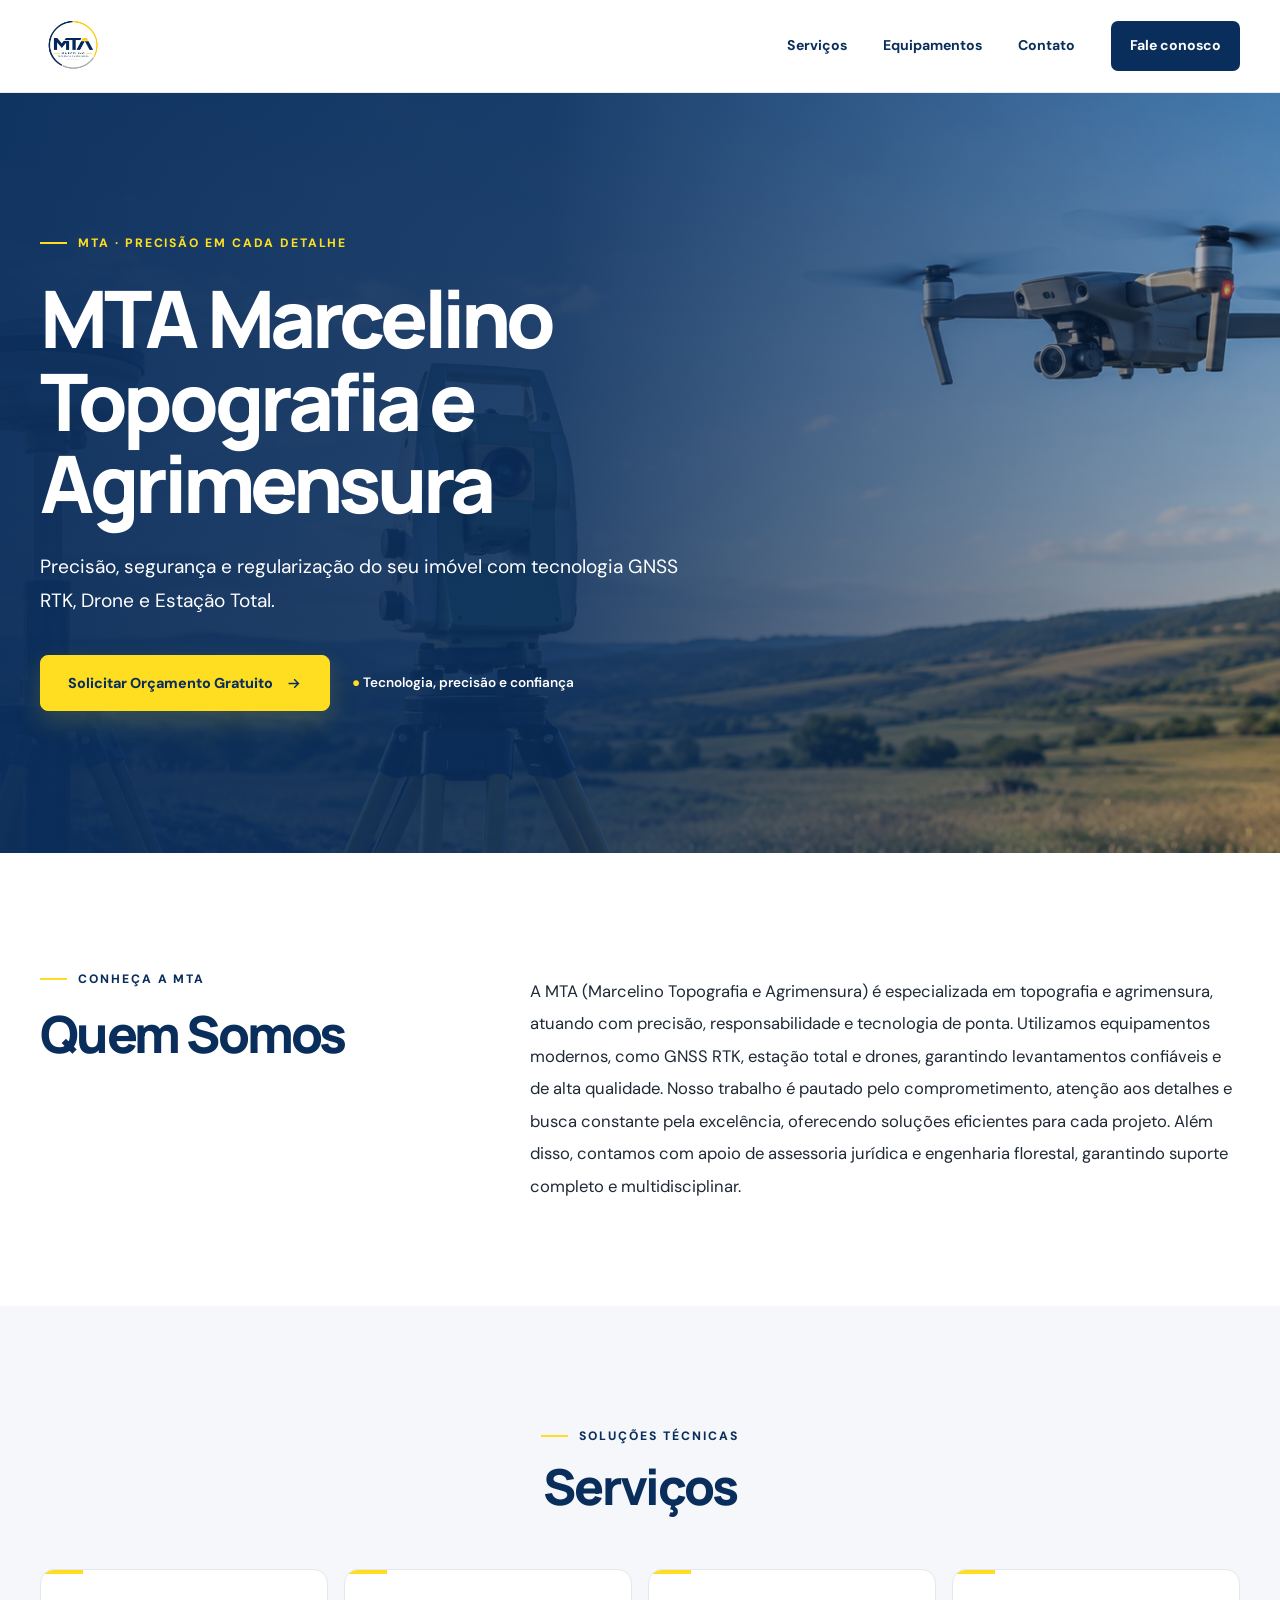
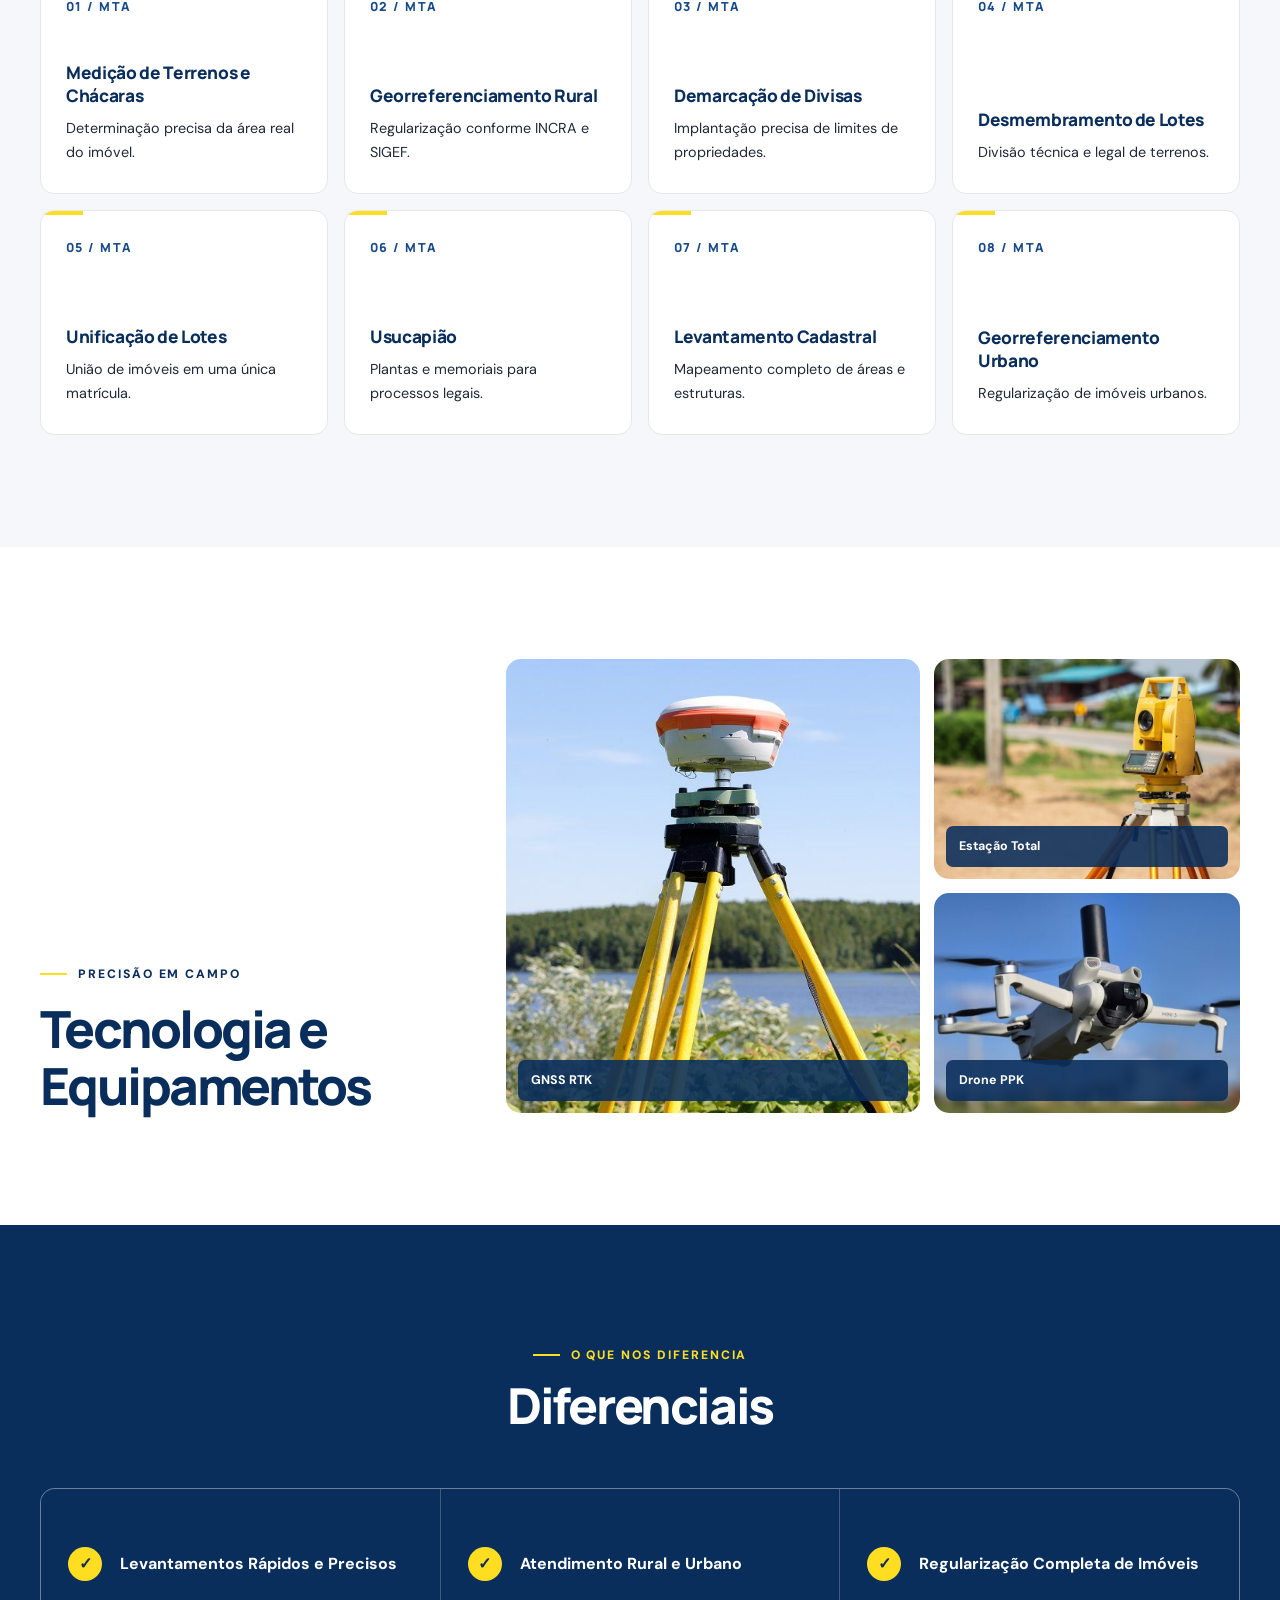
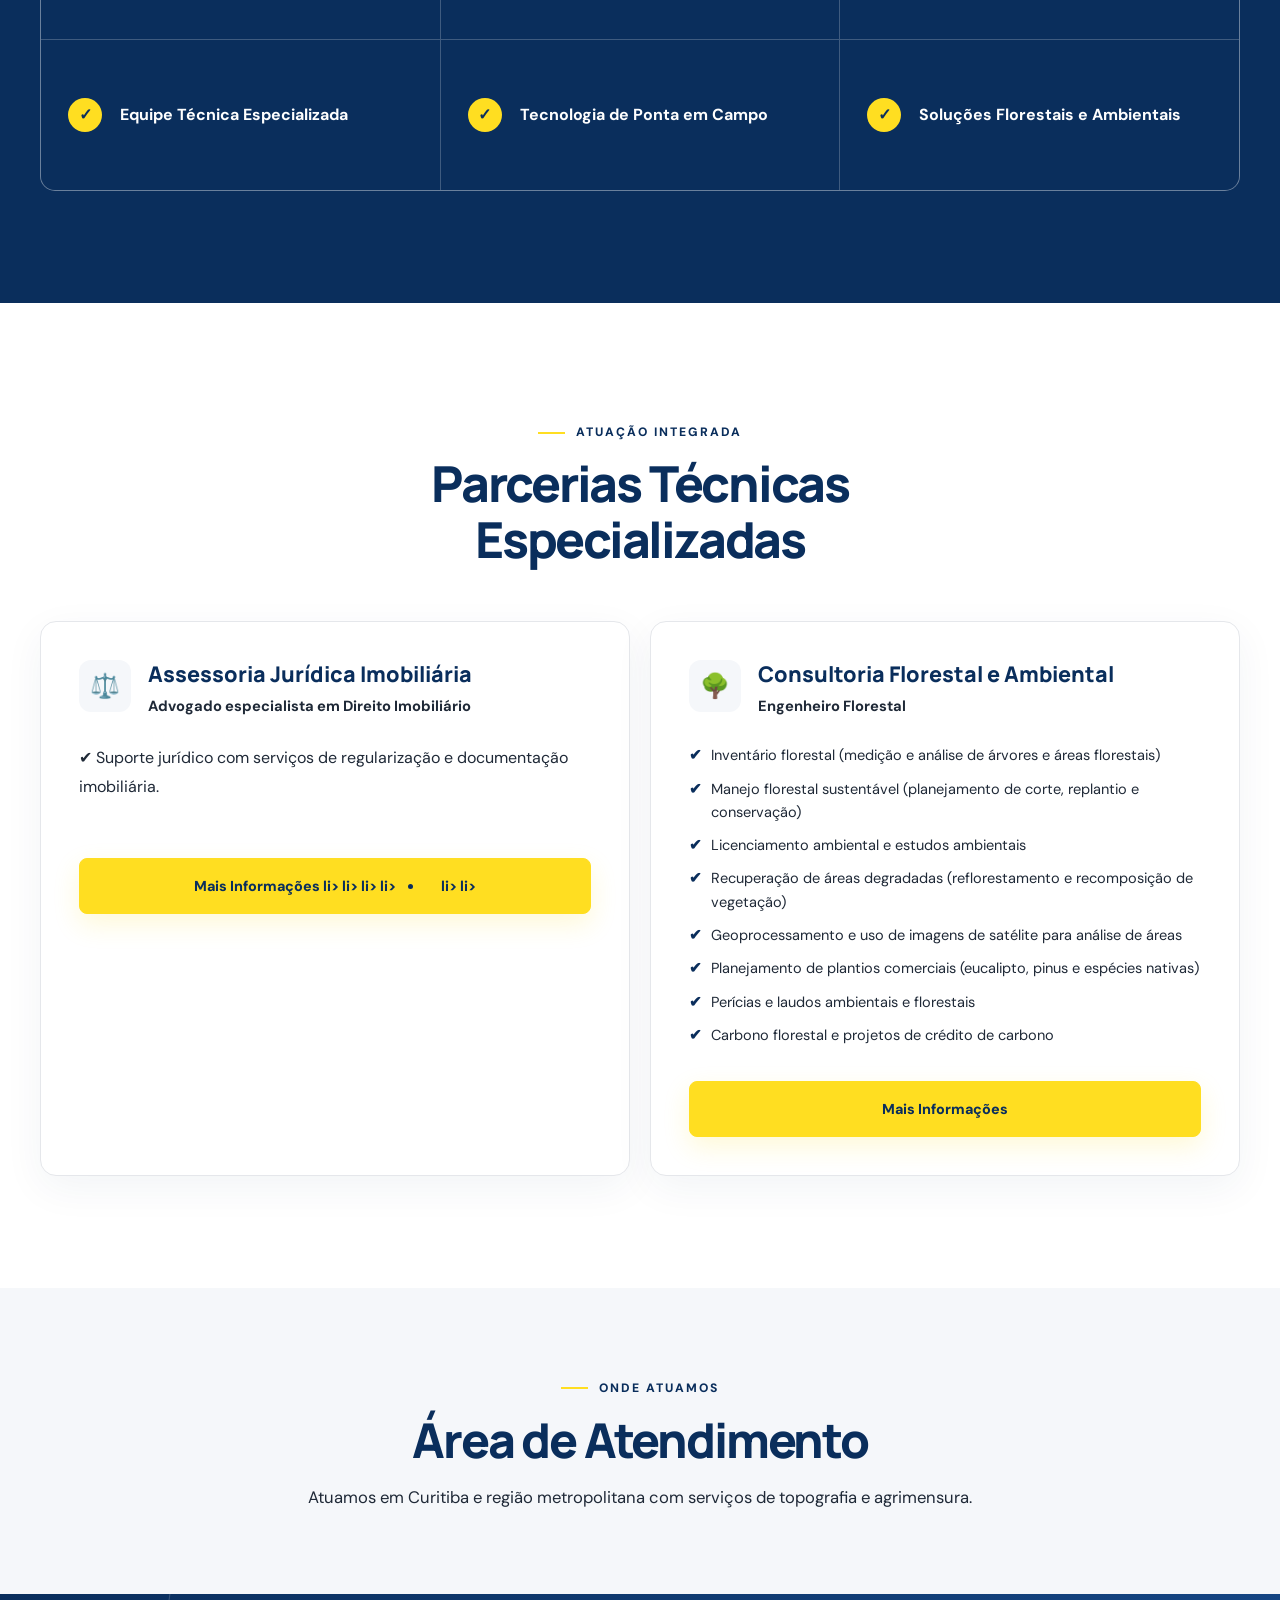
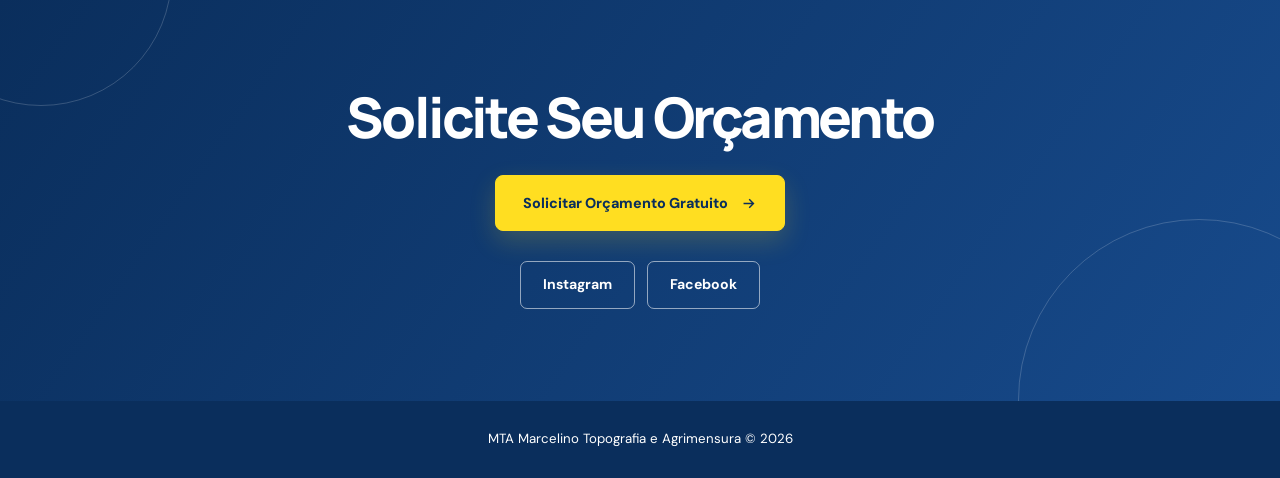
==== index.html @ 23fea8ec "Fix HTML structure in index.html" ====
<!DOCTYPE html>
<html lang="pt-BR">
<head>
  <!-- Google Analytics -->
  <script async src="https://www.googletagmanager.com/gtag/js?id=G-PWY5XLLKTF"></script>
  <script>
    window.dataLayer = window.dataLayer || [];
    function gtag(){dataLayer.push(arguments);}
    gtag('js', new Date());
    gtag('config', 'G-PWY5XLLKTF');
    gtag('config', 'G-JLGQVSBZP5');
  </script>
  <script async src="https://www.googletagmanager.com/gtag/js?id=G-JLGQVSBZP5"></script>

  <meta charset="UTF-8">
  <meta name="viewport" content="width=device-width, initial-scale=1.0">
  <meta name="theme-color" content="#0A2E5C">
  <title>MTA Marcelino Topografia e Agrimensura</title>
  <link rel="icon" type="image/png" href="/mta-favicon.png">
  <link rel="preconnect" href="https://fonts.googleapis.com">
  <link rel="preconnect" href="https://fonts.gstatic.com" crossorigin>
  <link href="https://fonts.googleapis.com/css2?family=DM+Sans:wght@400;500;600;700&family=Manrope:wght@400;500;600;700;800&display=swap" rel="stylesheet">

  <style>
    :root {
      --navy: #0A2E5C;
      --navy-light: #174A8B;
      --yellow: #FFDE21;
      --yellow-hover: #FFD000;
      --ink: #1F2937;
      --white: #FFFFFF;
      --soft: #F5F7FA;
      --line: #E5E7EB;
      --container: 1200px;
      --radius: 22px;
      --shadow: 0 18px 55px rgba(10, 46, 92, .10);
    }

    * { box-sizing: border-box; margin: 0; padding: 0; }
    html { scroll-behavior: smooth; scroll-padding-top: 105px; }
    body {
      background: var(--white);
      color: var(--ink);
      font-family: "DM Sans", sans-serif;
      line-height: 1.7;
      -webkit-font-smoothing: antialiased;
    }
    img { display: block; max-width: 100%; }
    a { color: inherit; }
    .container { width: min( calc(100% - 48px), var(--container)); margin-inline: auto; }
    .eyebrow {
      display: inline-flex; align-items: center; gap: 11px;
      color: var(--navy); font-size: .76rem; font-weight: 800;
      letter-spacing: .16em; text-transform: uppercase;
    }
    .eyebrow::before { content: ""; width: 27px; height: 2px; background: var(--yellow); }
    .section-heading { max-width: 720px; margin: 0 auto 54px; text-align: center; }
    .section-heading h2 {
      margin-top: 13px; color: var(--navy);
      font: 800 clamp(2rem, 4vw, 3.1rem)/1.12 "Manrope", sans-serif;
      letter-spacing: -.045em;
    }
    .section-heading p { margin-top: 17px; color: var(--ink); }
    .section { padding: 112px 0; }
    .btn {
      display: inline-flex; min-height: 56px; align-items: center; justify-content: center;
      gap: 12px; padding: 0 27px; border: 1px solid var(--yellow);
      border-radius: 8px; background: var(--yellow); color: var(--navy);
      font-size: .9rem; font-weight: 800; text-decoration: none;
      transition: transform .25s ease, box-shadow .25s ease, background .25s ease;
      box-shadow: 0 10px 26px rgba(255, 222, 33, .18);
    }
    .btn:hover { background: var(--yellow-hover); transform: translateY(-3px); box-shadow: 0 16px 30px rgba(255, 222, 33, .28); }
    .btn svg { width: 17px; height: 17px; }

    /* Header */
    .site-header {
      position: sticky; top: 0; z-index: 1000;
      background: rgba(255,255,255,.96); backdrop-filter: blur(16px);
      border-bottom: 1px solid rgba(229,231,235,.85);
    }
    .nav-wrap { min-height: 92px; display: flex; align-items: center; justify-content: space-between; gap: 30px; }
    .brand { display: inline-flex; align-items: center; text-decoration: none; flex: 0 0 auto; }
    .brand img { width: auto; height: 66px; object-fit: contain; }
    .nav-menu { display: flex; align-items: center; gap: 36px; }
    .nav-menu a {
      position: relative; color: var(--navy); font-size: .88rem; font-weight: 700;
      text-decoration: none; transition: color .2s ease;
    }
    .nav-menu a:not(.nav-cta)::after {
      position: absolute; right: 0; bottom: -9px; left: 0; height: 2px;
      content: ""; background: var(--yellow); transform: scaleX(0); transform-origin: left;
      transition: transform .25s ease;
    }
    .nav-menu a:hover { color: var(--navy-light); }
    .nav-menu a:hover::after { transform: scaleX(1); }
    .nav-menu .nav-cta { padding: 13px 19px; border-radius: 7px; background: var(--navy); color: var(--white); }
    .nav-menu .nav-cta:hover { background: var(--navy-light); }
    .menu-toggle {
      display: none; width: 46px; height: 46px; border: 1px solid var(--line);
      border-radius: 8px; background: var(--white); color: var(--navy); cursor: pointer;
    }
    .menu-toggle svg { width: 22px; height: 22px; }

    /* Hero */
    .hero {
      position: relative; min-height: min(760px, calc(100vh - 92px));
      display: flex; align-items: center; overflow: hidden;
      background: var(--navy) url("banner2.png") center/cover no-repeat;
      isolation: isolate;
    }
    .hero::before {
      position: absolute; inset: 0; z-index: -1; content: "";
      background: linear-gradient(90deg, rgba(10,46,92,.96) 0%, rgba(10,46,92,.88) 43%, rgba(10,46,92,.30) 100%);
    }
    .hero-inner { padding-top: 90px; padding-bottom: 100px; }
    .hero-copy { max-width: 760px; color: var(--white); }
    .hero .eyebrow { color: var(--yellow); }
    .hero h1 {
      max-width: 760px; margin-top: 24px;
      font: 800 clamp(2.8rem, 6.2vw, 5.25rem)/1.04 "Manrope", sans-serif;
      letter-spacing: -.055em;
    }
    .hero-copy > p { max-width: 650px; margin-top: 25px; color: var(--white); font-size: clamp(1rem, 1.5vw, 1.2rem); line-height: 1.8; }
    .hero-actions { display: flex; flex-wrap: wrap; align-items: center; gap: 22px; margin-top: 36px; }
    .hero-note { color: var(--white); font-size: .85rem; font-weight: 600; }
    .hero-note span { color: var(--yellow); }

    /* Intro */
    .intro { padding: 108px 0 104px; }
    .intro-grid { display: grid; grid-template-columns: .72fr 1.28fr; gap: 90px; align-items: start; }
    .intro-title h2 {
      margin-top: 16px; color: var(--navy);
      font: 800 clamp(2.15rem, 4vw, 3.4rem)/1.12 "Manrope", sans-serif;
      letter-spacing: -.05em;
    }
    .intro-copy { padding-top: 14px; font-size: 1.04rem; line-height: 1.95; }
    .intro-copy p { max-width: 760px; }

    /* Services */
    .services { background: var(--soft); }
    .services-grid { display: grid; grid-template-columns: repeat(4, 1fr); gap: 16px; }
    .service-card {
      position: relative; min-height: 225px; padding: 28px 25px;
      display: flex; flex-direction: column; justify-content: space-between;
      background: var(--white); border: 1px solid var(--line); border-radius: 14px;
      transition: transform .25s ease, box-shadow .25s ease, border-color .25s ease;
      overflow: hidden;
    }
    .service-card::before { position: absolute; top: 0; left: 0; width: 42px; height: 4px; content: ""; background: var(--yellow); transition: width .25s ease; }
    .service-card:hover { transform: translateY(-6px); border-color: var(--yellow); box-shadow: var(--shadow); }
    .service-card:hover::before { width: 100%; }
    .service-number { color: var(--navy-light); font: 800 .78rem "Manrope", sans-serif; letter-spacing: .12em; }
    .service-card h3 { margin-top: 28px; color: var(--navy); font: 800 1.08rem/1.35 "Manrope", sans-serif; letter-spacing: -.02em; }
    .service-card p { margin-top: 10px; color: var(--ink); font-size: .9rem; line-height: 1.65; }

    /* Equipment */
    .equipment-layout { display: grid; grid-template-columns: .7fr 1.3fr; gap: 70px; align-items: end; }
    .equipment-intro h2 { margin-top: 16px; color: var(--navy); font: 800 clamp(2.2rem, 4vw, 3.3rem)/1.1 "Manrope", sans-serif; letter-spacing: -.05em; }
    .equipment-gallery { display: grid; grid-template-columns: 1.15fr .85fr; grid-template-rows: 220px 220px; gap: 14px; }
    .equipment-gallery figure { position: relative; overflow: hidden; border-radius: 15px; background: var(--soft); }
    .equipment-gallery figure:first-child { grid-row: span 2; }
    .equipment-gallery img { width: 100%; height: 100%; object-fit: cover; transition: transform .6s ease; }
    .equipment-gallery figure:hover img { transform: scale(1.045); }
    .equipment-gallery figcaption {
      position: absolute; right: 12px; bottom: 12px; left: 12px;
      padding: 10px 13px; border-radius: 7px; background: rgba(10,46,92,.88);
      color: var(--white); font-size: .78rem; font-weight: 700;
    }

    /* Differentials */
    .differentials { background: var(--navy); color: var(--white); }
    .differentials .section-heading h2, .differentials .section-heading p { color: var(--white); }
    .differentials .eyebrow { color: var(--yellow); }
    .differential-grid { display: grid; grid-template-columns: repeat(3, 1fr); gap: 1px; overflow: hidden; border: 1px solid rgba(255,255,255,.22); border-radius: 15px; background: rgba(255,255,255,.22); }
    .differential-item { min-height: 150px; display: flex; align-items: center; gap: 18px; padding: 27px; background: var(--navy); color: var(--white); font-weight: 700; }
    .check {
      flex: 0 0 34px; width: 34px; height: 34px; display: grid; place-items: center;
      border-radius: 50%; background: var(--yellow); color: var(--navy); font-weight: 900;
    }

    /* Partnerships */
    .partnership-grid { display: grid; grid-template-columns: 1fr 1fr; gap: 20px; align-items: stretch; }
    .partner-card { padding: 38px; border: 1px solid var(--line); border-radius: 16px; background: var(--white); box-shadow: 0 12px 40px rgba(10,46,92,.055); }
    .partner-top { display: flex; align-items: flex-start; gap: 17px; margin-bottom: 25px; }
    .partner-symbol { width: 52px; height: 52px; flex: 0 0 52px; display: grid; place-items: center; border-radius: 12px; background: var(--soft); color: var(--navy); font-size: 1.5rem; }
    .partner-card h3 { color: var(--navy); font: 800 1.35rem/1.3 "Manrope", sans-serif; }
    .partner-card strong { display: block; margin-top: 6px; font-size: .92rem; }
    .partner-card p { line-height: 1.8; }
    .partner-card .partner-description { min-height: 90px; margin-top: 17px; }
    .partner-card .btn { width: 100%; margin-top: 24px; }
    .partner-list { margin-top: 18px; list-style: none; }
    .partner-list li { position: relative; margin: 10px 0; padding-left: 22px; font-size: .91rem; line-height: 1.6; }
    .partner-list li::before { position: absolute; left: 0; content: "✔"; color: var(--navy); font-weight: 800; }

    /* Service area */
    .area-atendimento { padding: 82px 0; background: var(--soft); text-align: center; }
    .area-atendimento h2 { margin-top: 14px; color: var(--navy); font: 800 clamp(2rem, 4vw, 3rem)/1.12 "Manrope", sans-serif; letter-spacing: -.045em; }
    .area-atendimento p { max-width: 700px; margin: 17px auto 0; font-size: 1.04rem; }

    /* CTA + footer */
    .cta-final { position: relative; overflow: hidden; padding: 92px 0; background: linear-gradient(125deg, var(--navy), var(--navy-light)); color: var(--white); text-align: center; }
    .cta-final::before, .cta-final::after { position: absolute; content: ""; width: 260px; height: 260px; border: 1px solid rgba(255,255,255,.18); border-radius: 50%; }
    .cta-final::before { top: -150px; left: -90px; }
    .cta-final::after { right: -100px; bottom: -180px; width: 360px; height: 360px; }
    .cta-content { position: relative; z-index: 1; }
    .cta-final h2 { color: var(--white); font: 800 clamp(2.1rem, 4.5vw, 3.5rem)/1.1 "Manrope", sans-serif; letter-spacing: -.05em; }
    .cta-final p { margin-top: 15px; color: var(--white); }
    .cta-final .btn { margin-top: 28px; }
    .redes { display: flex; justify-content: center; flex-wrap: wrap; gap: 12px; margin-top: 30px; }
    .redes a { padding: 11px 22px; border: 1px solid rgba(255,255,255,.55); border-radius: 7px; color: var(--white); font-size: .88rem; font-weight: 700; text-decoration: none; transition: background .2s ease, color .2s ease, border-color .2s ease; }
    .redes a:hover { border-color: var(--yellow); background: var(--yellow); color: var(--navy); }
    footer { padding: 27px 24px; background: var(--navy); color: var(--white); text-align: center; font-size: .83rem; }

    /* Motion and responsive */
    .reveal { opacity: 0; transform: translateY(22px); transition: opacity .7s ease, transform .7s ease; }
    .reveal.is-visible { opacity: 1; transform: translateY(0); }
    @media (prefers-reduced-motion: reduce) {
      *, *::before, *::after { scroll-behavior: auto !important; transition-duration: .01ms !important; animation-duration: .01ms !important; }
      .reveal { opacity: 1; transform: none; }
    }
    @media (max-width: 1000px) {
      .services-grid { grid-template-columns: repeat(2, 1fr); }
      .intro-grid, .equipment-layout { grid-template-columns: 1fr; gap: 35px; }
      .equipment-gallery { max-width: 760px; width: 100%; }
      .differential-grid { grid-template-columns: repeat(2, 1fr); }
      .nav-menu { gap: 22px; }
    }
    @media (max-width: 700px) {
      .container { width: min(calc(100% - 36px), var(--container)); }
      .nav-wrap { min-height: 76px; }
      .brand img { height: 55px; }
      .menu-toggle { display: grid; place-items: center; }
      .nav-menu {
        position: absolute; top: calc(100% + 1px); right: 0; left: 0;
        display: none; flex-direction: column; align-items: stretch; gap: 0;
        padding: 10px 18px 20px; background: var(--white);
        border-bottom: 1px solid var(--line); box-shadow: 0 18px 25px rgba(10,46,92,.08);
      }
      .nav-menu.is-open { display: flex; }
      .nav-menu a { padding: 14px 8px; }
      .nav-menu a:not(.nav-cta)::after { display: none; }
      .nav-menu .nav-cta { margin-top: 8px; text-align: center; }
      .hero { min-height: 690px; background-position: 58% center; }
      .hero::before { background: linear-gradient(90deg, rgba(10,46,92,.96), rgba(10,46,92,.78)); }
      .hero-inner { padding-top: 75px; padding-bottom: 75px; }
      .hero h1 { font-size: clamp(2.5rem, 12vw, 3.8rem); }
      .hero-actions { align-items: flex-start; flex-direction: column; gap: 15px; }
      .section { padding: 78px 0; }
      .intro { padding: 78px 0; }
      .section-heading { margin-bottom: 36px; }
      .services-grid { grid-template-columns: 1fr; }
      .service-card { min-height: 190px; }
      .equipment-gallery { grid-template-rows: 180px 180px; gap: 10px; }
      .differential-grid { grid-template-columns: 1fr; }
      .differential-item { min-height: 105px; padding: 20px; }
      .partnership-grid { grid-template-columns: 1fr; }
      .partner-card { padding: 27px 23px; }
      .partner-card .partner-description { min-height: 0; }
      .area-atendimento { padding: 68px 0; }
      .cta-final { padding: 75px 0; }
    }
    @media (max-width: 420px) {
      .equipment-gallery { grid-template-columns: 1fr 1fr; grid-template-rows: 145px 145px; }
      .equipment-gallery figure:first-child { grid-row: span 2; }
      .btn { width: 100%; padding-inline: 18px; }
    }
  </style>
</head>
<body>
  <header class="site-header">
    <div class="container nav-wrap">
      <a class="brand" href="#" aria-label="MTA - Página inicial">
        <img src="ChatGPT Image 28 de jul. de 2026, 21_07_47.png" alt="Logo MTA">
      </a>
      <button class="menu-toggle" type="button" aria-label="Abrir menu" aria-expanded="false" aria-controls="primary-menu">
        <svg viewBox="0 0 24 24" fill="none" stroke="currentColor" stroke-width="2" stroke-linecap="round"><path d="M4 7h16M4 12h16M4 17h16"/></svg>
      </button>
      <nav class="nav-menu" id="primary-menu" aria-label="Navegação principal">
        <a href="#servicos">Serviços</a>
        <a href="#equipamentos">Equipamentos</a>
        <a href="#contato">Contato</a>
        <a class="nav-cta" href="#contato">Fale conosco</a>
      </nav>
    </div>
  </header>

  <main>
    <section class="hero">
      <div class="container hero-inner">
        <div class="hero-copy reveal">
          <span class="eyebrow">MTA · Precisão em cada detalhe</span>
          <h1>MTA Marcelino Topografia e Agrimensura</h1>
          <p>Precisão, segurança e regularização do seu imóvel com tecnologia GNSS RTK, Drone e Estação Total.</p>
          <div class="hero-actions">
            <a class="btn" href="https://wa.me/5541988842635?text=Olá,%20gostaria%20de%20um%20orçamento%20gratuito."
               onclick="gtag('event', 'whatsapp_orcamento', {'event_category': 'contato', 'event_label': 'Solicitar Orçamento'});">
              Solicitar Orçamento Gratuito
              <svg viewBox="0 0 24 24" fill="none" stroke="currentColor" stroke-width="2"><path d="M5 12h14M13 6l6 6-6 6"/></svg>
            </a>
            <span class="hero-note"><span>●</span> Tecnologia, precisão e confiança</span>
          </div>
        </div>
      </div>
    </section>

    <section class="intro">
      <div class="container intro-grid">
        <div class="intro-title reveal">
          <span class="eyebrow">Conheça a MTA</span>
          <h2>Quem Somos</h2>
        </div>
        <div class="intro-copy reveal">
          <p>A MTA (Marcelino Topografia e Agrimensura) é especializada em topografia e agrimensura, atuando com precisão, responsabilidade e tecnologia de ponta. Utilizamos equipamentos modernos, como GNSS RTK, estação total e drones, garantindo levantamentos confiáveis e de alta qualidade. Nosso trabalho é pautado pelo comprometimento, atenção aos detalhes e busca constante pela excelência, oferecendo soluções eficientes para cada projeto. Além disso, contamos com apoio de assessoria jurídica e engenharia florestal, garantindo suporte completo e multidisciplinar.</p>
        </div>
      </div>
    </section>

    <section class="section services" id="servicos">
      <div class="container">
        <div class="section-heading reveal">
          <span class="eyebrow">Soluções técnicas</span>
          <h2>Serviços</h2>
        </div>
        <div class="services-grid">
          <article class="service-card reveal"><span class="service-number">01 / MTA</span><div><h3>Medição de Terrenos e Chácaras</h3><p>Determinação precisa da área real do imóvel.</p></div></article>
          <article class="service-card reveal"><span class="service-number">02 / MTA</span><div><h3>Georreferenciamento Rural</h3><p>Regularização conforme INCRA e SIGEF.</p></div></article>
          <article class="service-card reveal"><span class="service-number">03 / MTA</span><div><h3>Demarcação de Divisas</h3><p>Implantação precisa de limites de propriedades.</p></div></article>
          <article class="service-card reveal"><span class="service-number">04 / MTA</span><div><h3>Desmembramento de Lotes</h3><p>Divisão técnica e legal de terrenos.</p></div></article>
          <article class="service-card reveal"><span class="service-number">05 / MTA</span><div><h3>Unificação de Lotes</h3><p>União de imóveis em uma única matrícula.</p></div></article>
          <article class="service-card reveal"><span class="service-number">06 / MTA</span><div><h3>Usucapião</h3><p>Plantas e memoriais para processos legais.</p></div></article>
          <article class="service-card reveal"><span class="service-number">07 / MTA</span><div><h3>Levantamento Cadastral</h3><p>Mapeamento completo de áreas e estruturas.</p></div></article>
          <article class="service-card reveal"><span class="service-number">08 / MTA</span><div><h3>Georreferenciamento Urbano</h3><p>Regularização de imóveis urbanos.</p></div></article>
        </div>
      </div>
    </section>

    <section class="section" id="equipamentos">
      <div class="container equipment-layout">
        <div class="equipment-intro reveal">
          <span class="eyebrow">Precisão em campo</span>
          <h2>Tecnologia e Equipamentos</h2>
        </div>
        <div class="equipment-gallery reveal">
          <figure><img src="rtk.jpg" alt="GNSS RTK"><figcaption>GNSS RTK</figcaption></figure>
          <figure><img src="estaçãototal.jpeg" alt="Estação Total"><figcaption>Estação Total</figcaption></figure>
          <figure><img src="droneppk.jpeg" alt="Drone PPK"><figcaption>Drone PPK</figcaption></figure>
        </div>
      </div>
    </section>

    <section class="section differentials">
      <div class="container">
        <div class="section-heading reveal">
          <span class="eyebrow">O que nos diferencia</span>
          <h2>Diferenciais</h2>
        </div>
        <div class="differential-grid">
          <div class="differential-item reveal"><span class="check">✓</span><span>Levantamentos Rápidos e Precisos</span></div>
          <div class="differential-item reveal"><span class="check">✓</span><span>Atendimento Rural e Urbano</span></div>
          <div class="differential-item reveal"><span class="check">✓</span><span>Regularização Completa de Imóveis</span></div>
          <div class="differential-item reveal"><span class="check">✓</span><span>Equipe Técnica Especializada</span></div>
          <div class="differential-item reveal"><span class="check">✓</span><span>Tecnologia de Ponta em Campo</span></div>
          <div class="differential-item reveal"><span class="check">✓</span><span>Soluções Florestais e Ambientais</span></div>
        </div>
      </div>
    </section>

    <section class="section">
      <div class="container">
        <div class="section-heading reveal">
          <span class="eyebrow">Atuação integrada</span>
          <h2>Parcerias Técnicas Especializadas</h2>
        </div>
        <div class="partnership-grid">
          <article class="partner-card reveal">
            <div class="partner-top">
              <div class="partner-symbol" aria-hidden="true">⚖️</div>
              <div><h3>Assessoria Jurídica Imobiliária</h3><strong>Advogado especialista em Direito Imobiliário</strong></div>
            </div>
            <p class="partner-description">✔ Suporte jurídico com serviços de regularização e documentação imobiliária.</p>
            <a class="btn" href="https://wa.me/5541988842635?text=Ol%C3%A1%2C%20gostaria%20de%20mais%20informa%C3%A7%C3%B5es%20sobre%20assessoria%20jur%C3%ADdica%20imobili%C3%A1ria."
               onclick="gtag('event', 'whatsapp_juridico', {'event_category': 'contato', 'event_label': 'Assessoria Jurídica', 'transport_type': 'beacon'});">
              Mais Informações
               li></li
                  li></li>
              li></li>
              li></li>
              li></li>
              <li></li>
              li></li>
              li></li>
            </a>
          </article>
          <article class="partner-card reveal">
            <div class="partner-top">
              <div class="partner-symbol" aria-hidden="true">🌳</div>
              <div><h3>Consultoria Florestal e Ambiental</h3><strong>Engenheiro Florestal</strong></div>
            </div>
            <ul class="partner-list">
              <li>Inventário florestal (medição e análise de árvores e áreas florestais)</li>
              <li>Manejo florestal sustentável (planejamento de corte, replantio e conservação)</li>
              <li>Licenciamento ambiental e estudos ambientais</li>
              <li>Recuperação de áreas degradadas (reflorestamento e recomposição de vegetação)</li>
              <li>Geoprocessamento e uso de imagens de satélite para análise de áreas</li>
              <li>Planejamento de plantios comerciais (eucalipto, pinus e espécies nativas)</li>
              <li>Perícias e laudos ambientais e florestais</li>
              <li>Carbono florestal e projetos de crédito de carbono</li>
            </ul>
            <a class="btn" href="https://wa.me/5541988842635?text=Ol%C3%A1%2C%20gostaria%20de%20mais%20informa%C3%A7%C3%B5es%20sobre%20consultoria%20florestal%20e%20ambiental."
               onclick="gtag('event', 'whatsapp_florestal', {'event_category': 'contato', 'event_label': 'Consultoria Florestal', 'transport_type': 'beacon'});">
              Mais Informações
            </a>
          </article>
        </div>
      </div>
    </section>

    <section class="area-atendimento">
      <div class="container reveal">
        <span class="eyebrow">Onde atuamos</span>
        <h2>Área de Atendimento</h2>
        <p>Atuamos em Curitiba e região metropolitana com serviços de topografia e agrimensura.</p>
      </div>
    </section>

    <section id="contato" class="cta-final">
      <div class="container cta-content reveal">
        <h2>Solicite Seu Orçamento</h2>
        <a class="btn" href="https://wa.me/5541988842635?text=Olá,%20gostaria%20de%20um%20orçamento%20gratuito."
           onclick="gtag('event', 'whatsapp_orcamento', {'event_category': 'contato', 'event_label': 'Solicitar Orçamento'});">
          Solicitar Orçamento Gratuito
          <svg viewBox="0 0 24 24" fill="none" stroke="currentColor" stroke-width="2"><path d="M5 12h14M13 6l6 6-6 6"/></svg>
        </a>
        <div class="redes">
          <a href="https://www.instagram.com/mtagrimensuras" target="_blank" rel="noopener noreferrer">Instagram</a>
          <a href="https://www.facebook.com/share/1Dz5rKtDHU" target="_blank" rel="noopener noreferrer">Facebook</a>
        </div>
      </div>
    </section>
  </main>

  <footer>MTA Marcelino Topografia e Agrimensura © 2026</footer>

  <script>
    const menuButton = document.querySelector('.menu-toggle');
    const menu = document.querySelector('.nav-menu');

    menuButton.addEventListener('click', () => {
      const isOpen = menu.classList.toggle('is-open');
      menuButton.setAttribute('aria-expanded', String(isOpen));
      menuButton.setAttribute('aria-label', isOpen ? 'Fechar menu' : 'Abrir menu');
    });

    menu.querySelectorAll('a').forEach(link => {
      link.addEventListener('click', () => {
        menu.classList.remove('is-open');
        menuButton.setAttribute('aria-expanded', 'false');
        menuButton.setAttribute('aria-label', 'Abrir menu');
      });
    });

    const revealObserver = new IntersectionObserver((entries, observer) => {
      entries.forEach(entry => {
        if (entry.isIntersecting) {
          entry.target.classList.add('is-visible');
          observer.unobserve(entry.target);
        }
      });
    }, { threshold: 0.12 });

    document.querySelectorAll('.reveal').forEach(element => revealObserver.observe(element));
  </script>
</body>
</html>
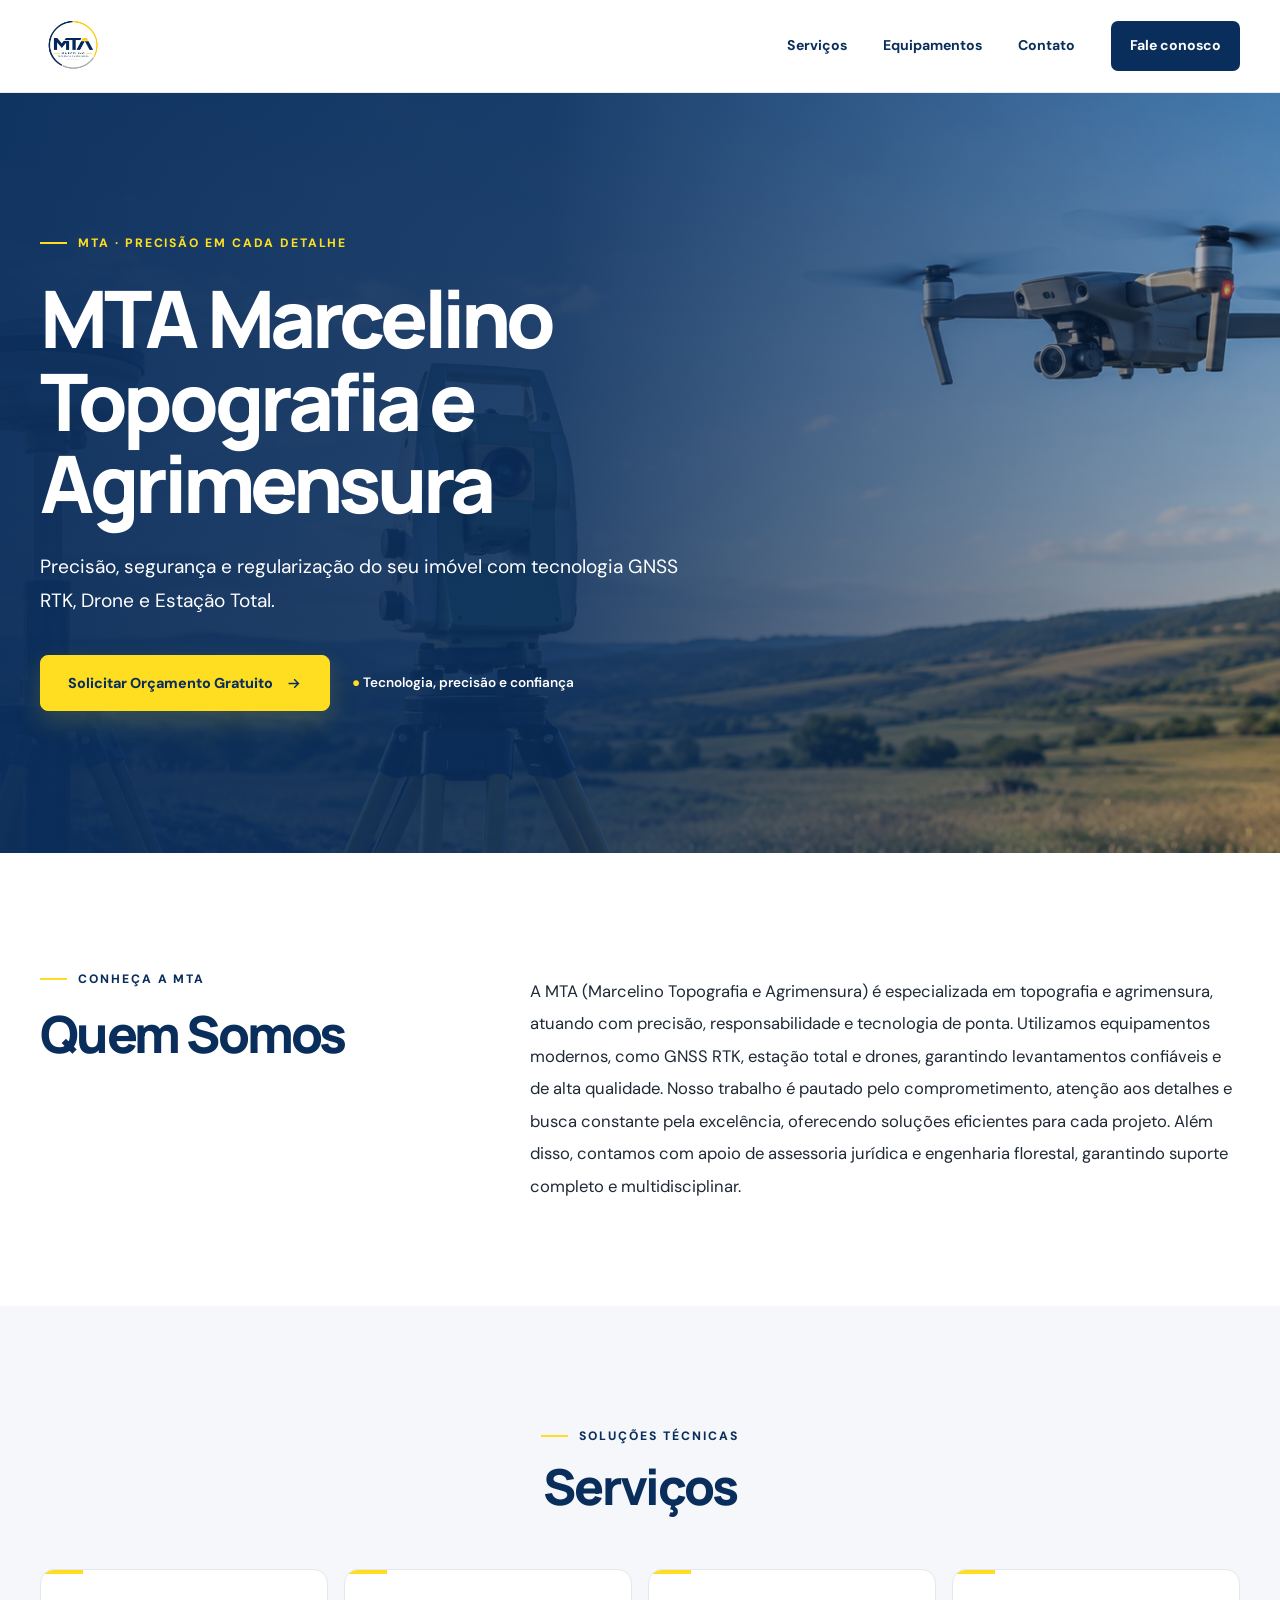
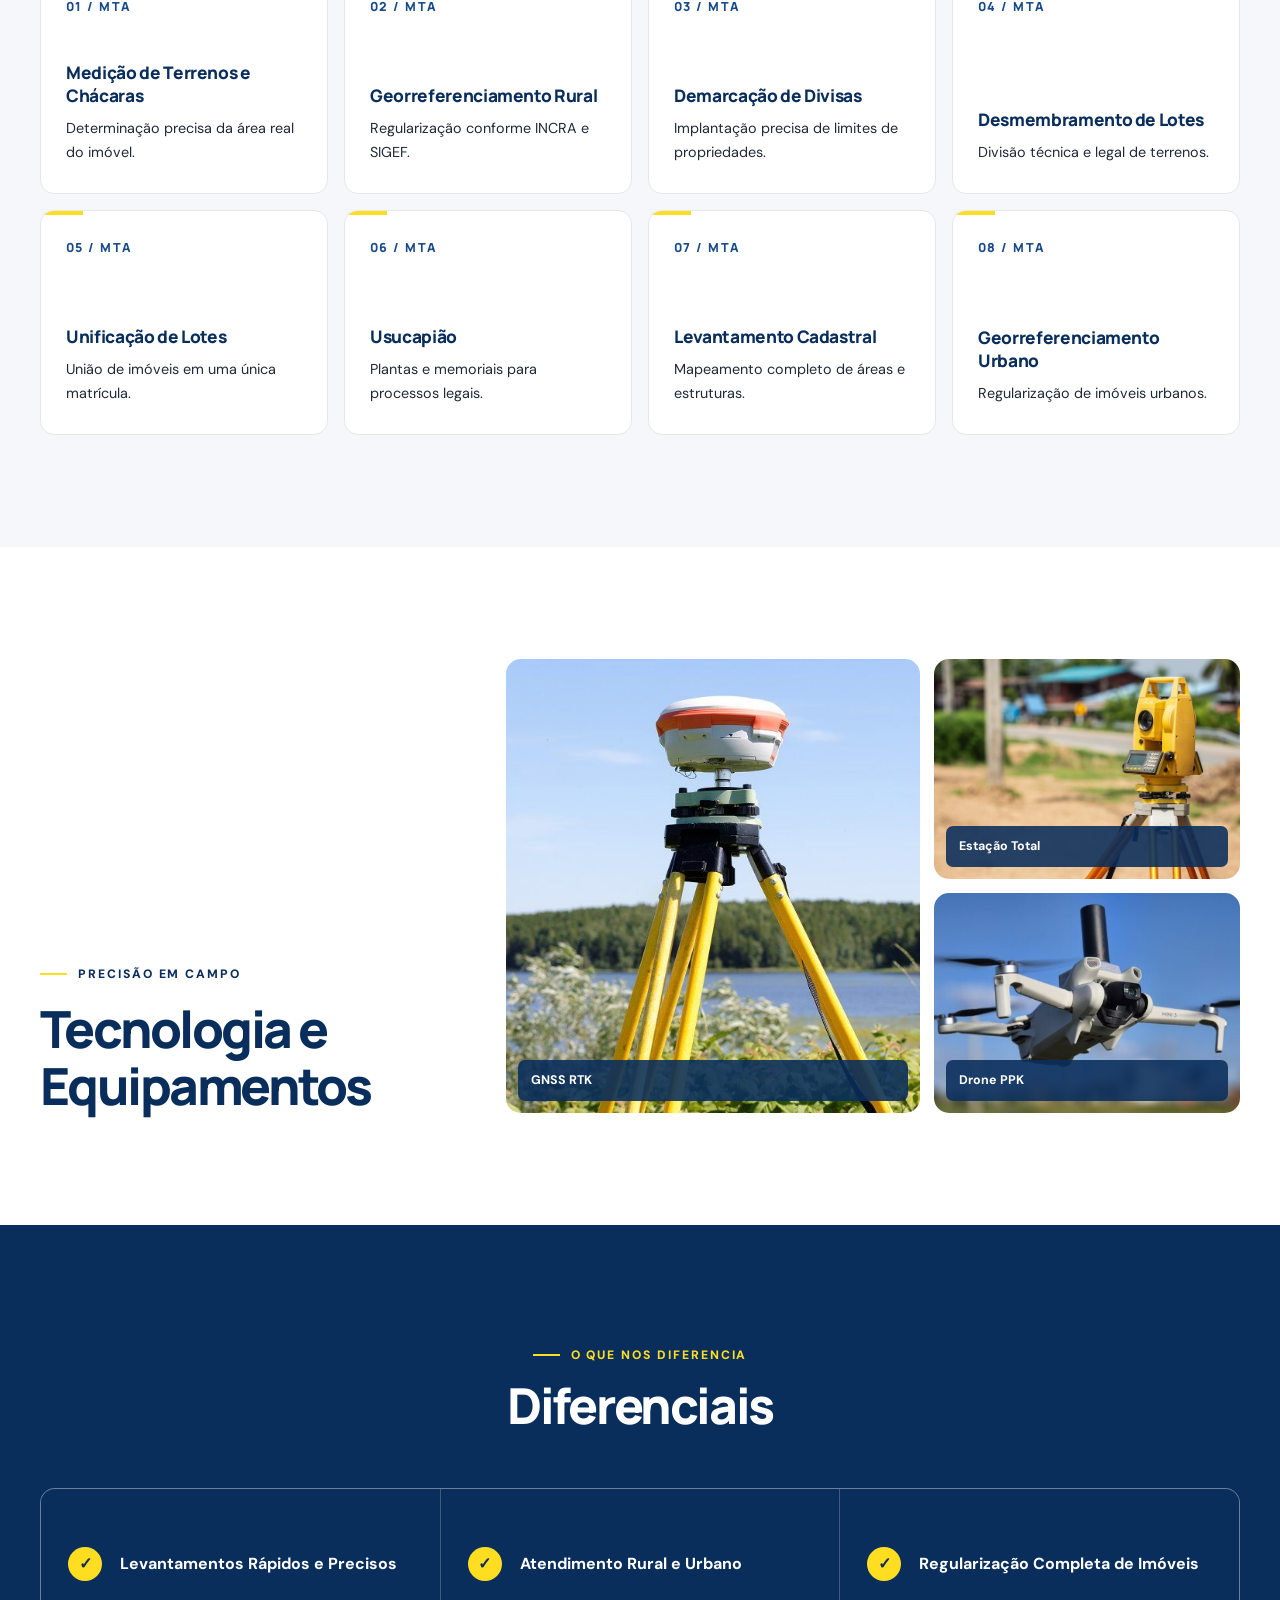
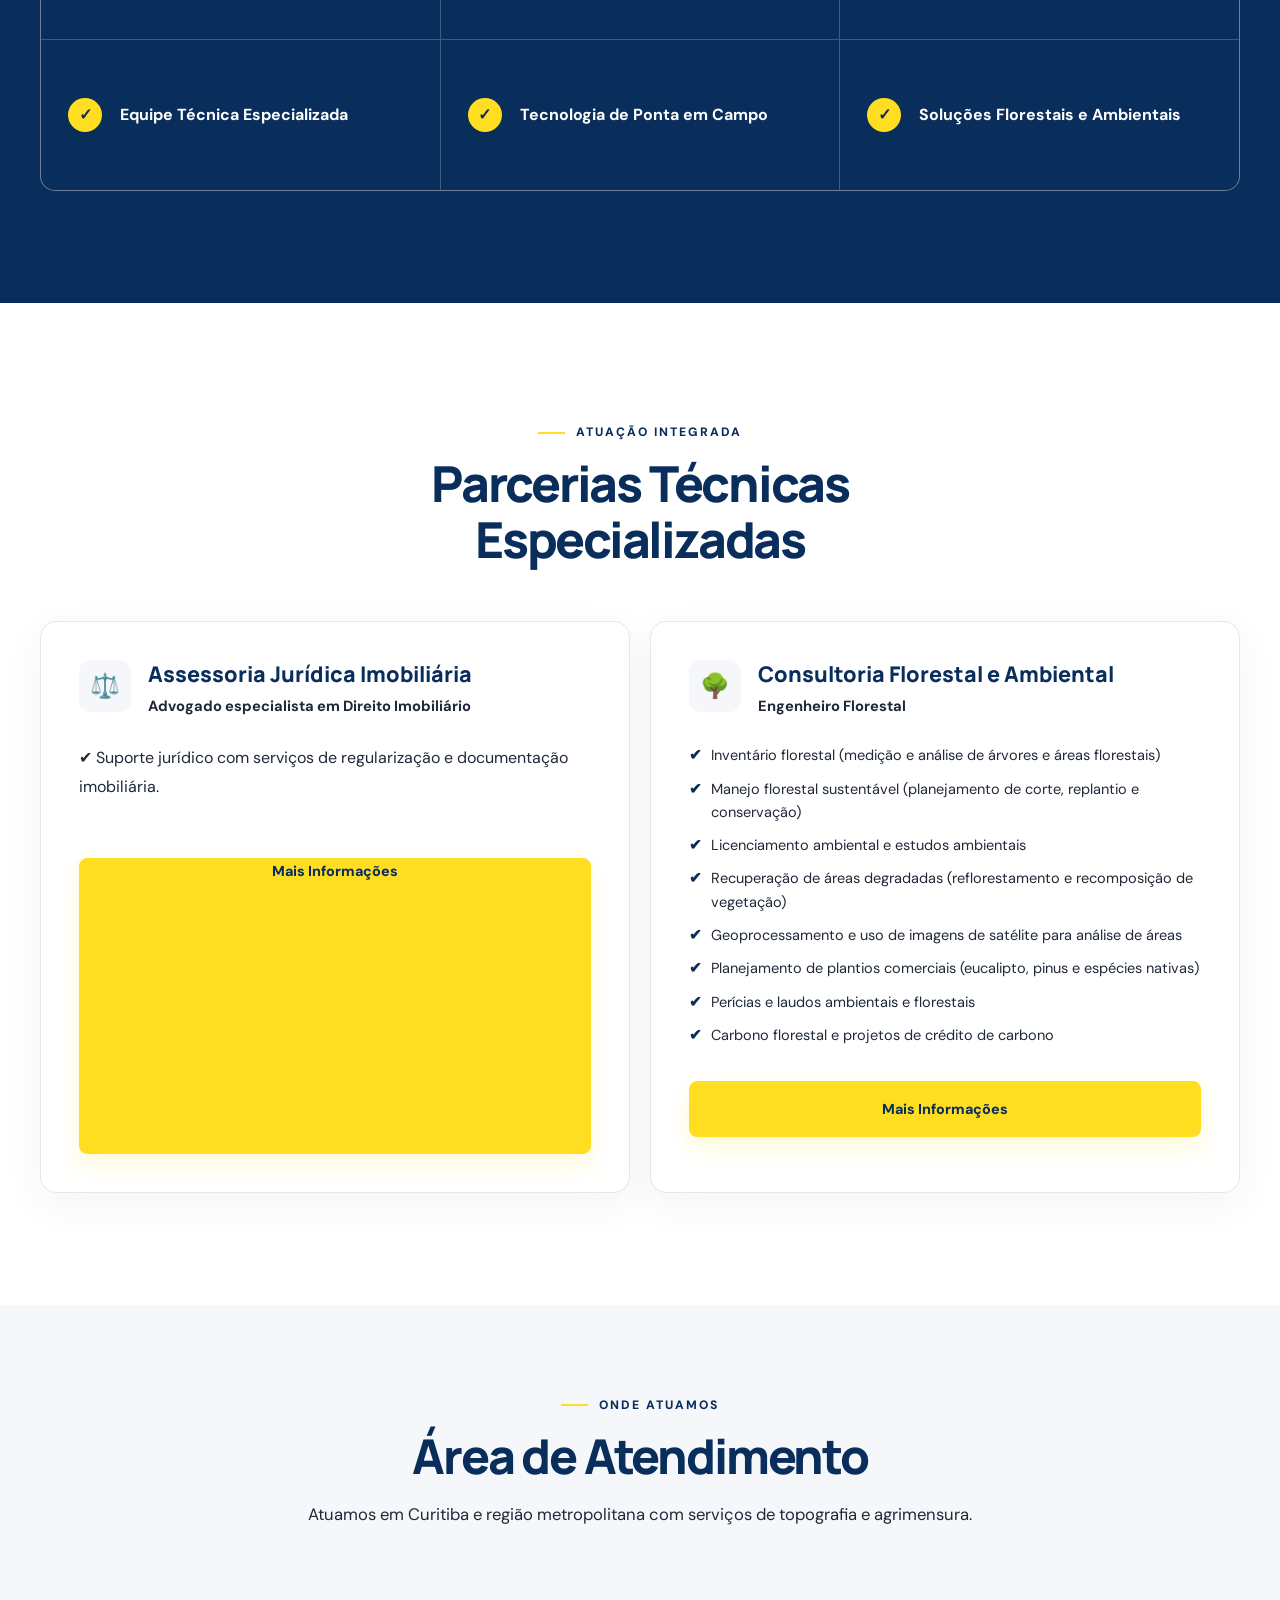
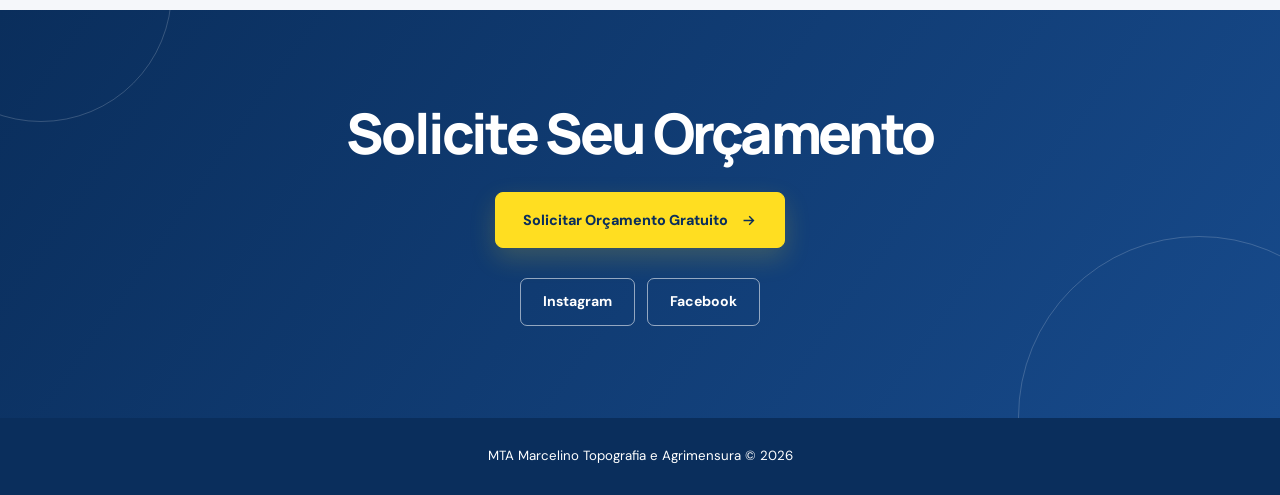
==== commit c33c69e5: "Update index.html" ====
--- a/index.html
+++ b/index.html
@@ -382,14 +382,18 @@
             <a class="btn" href="https://wa.me/5541988842635?text=Ol%C3%A1%2C%20gostaria%20de%20mais%20informa%C3%A7%C3%B5es%20sobre%20assessoria%20jur%C3%ADdica%20imobili%C3%A1ria."
                onclick="gtag('event', 'whatsapp_juridico', {'event_category': 'contato', 'event_label': 'Assessoria Jurídica', 'transport_type': 'beacon'});">
               Mais Informações
-               li></li
-                  li></li>
-              li></li>
-              li></li>
-              li></li>
-              <li></li>
-              li></li>
-              li></li>
+          <br>
+<br>
+<br>
+<br>
+<br>
+<br>
+<br>
+<br>
+<br>
+<br>
+<br>
+<br>
             </a>
           </article>
           <article class="partner-card reveal">
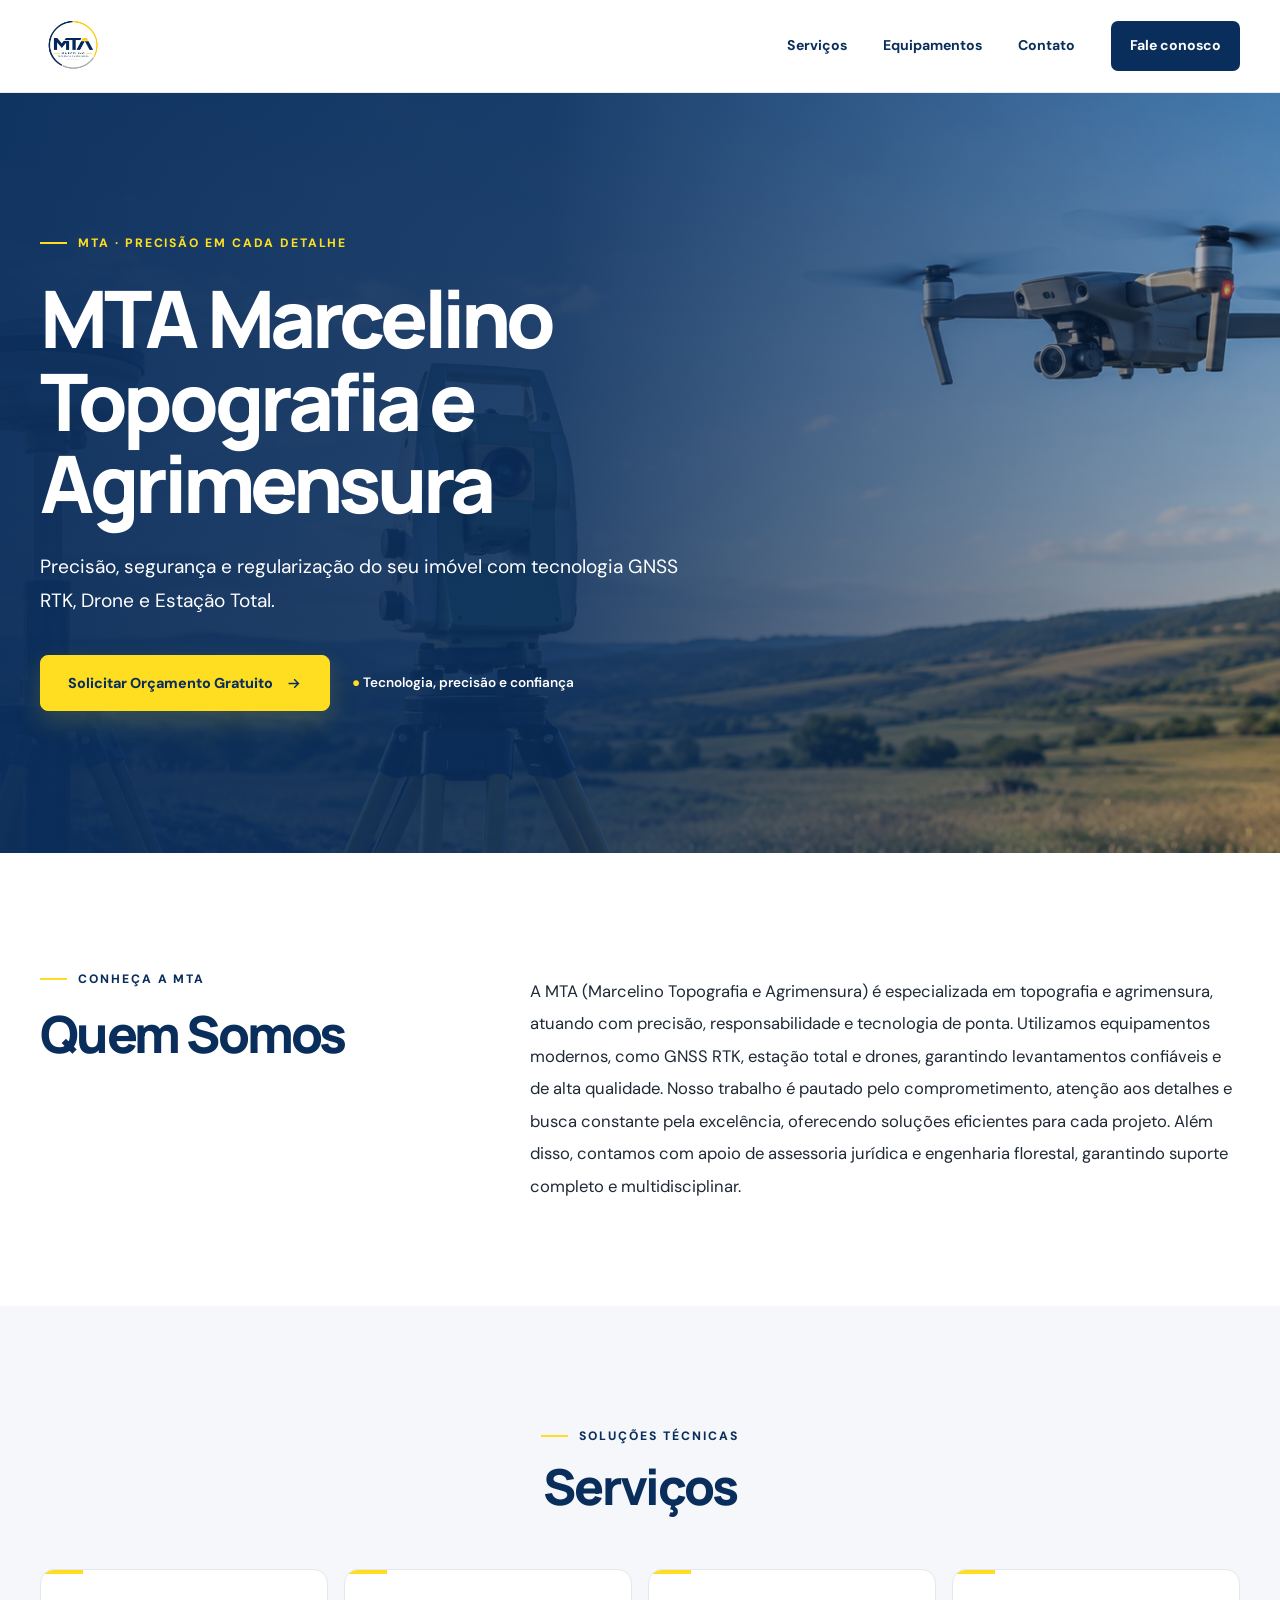
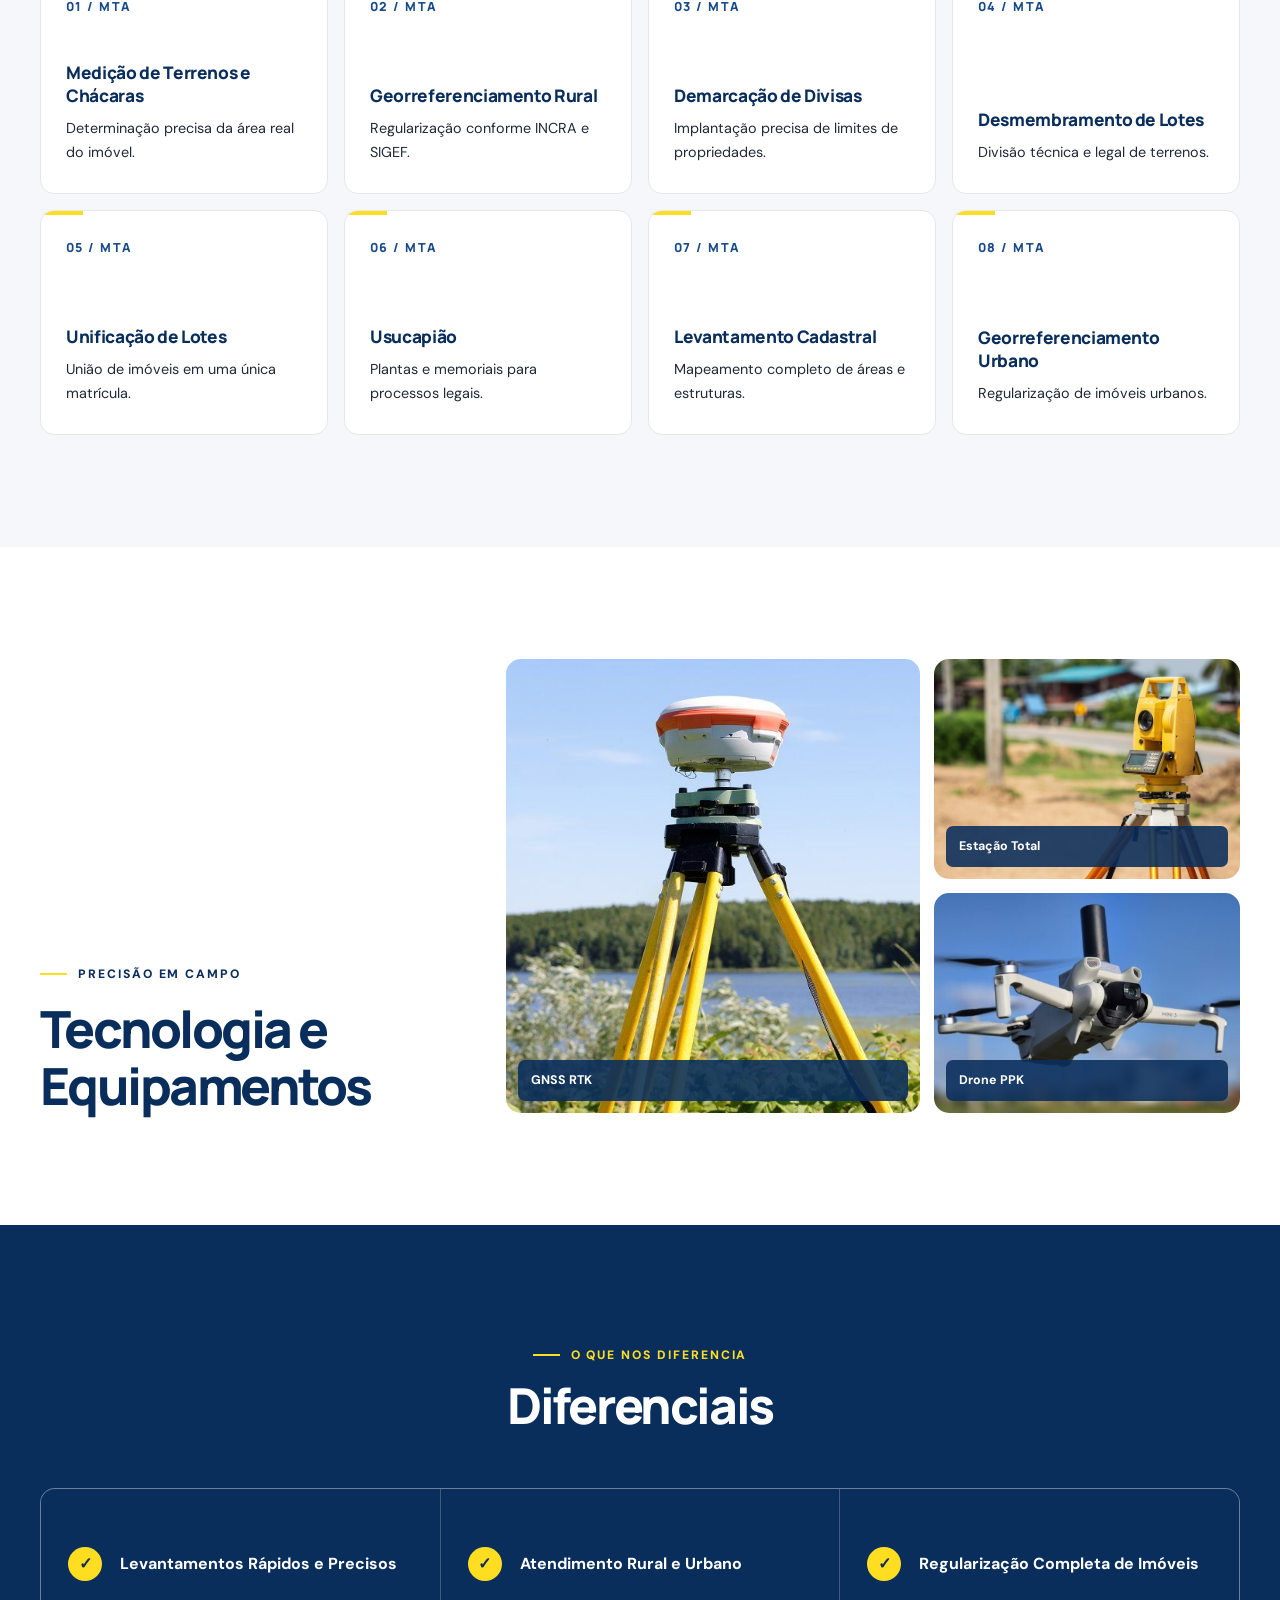
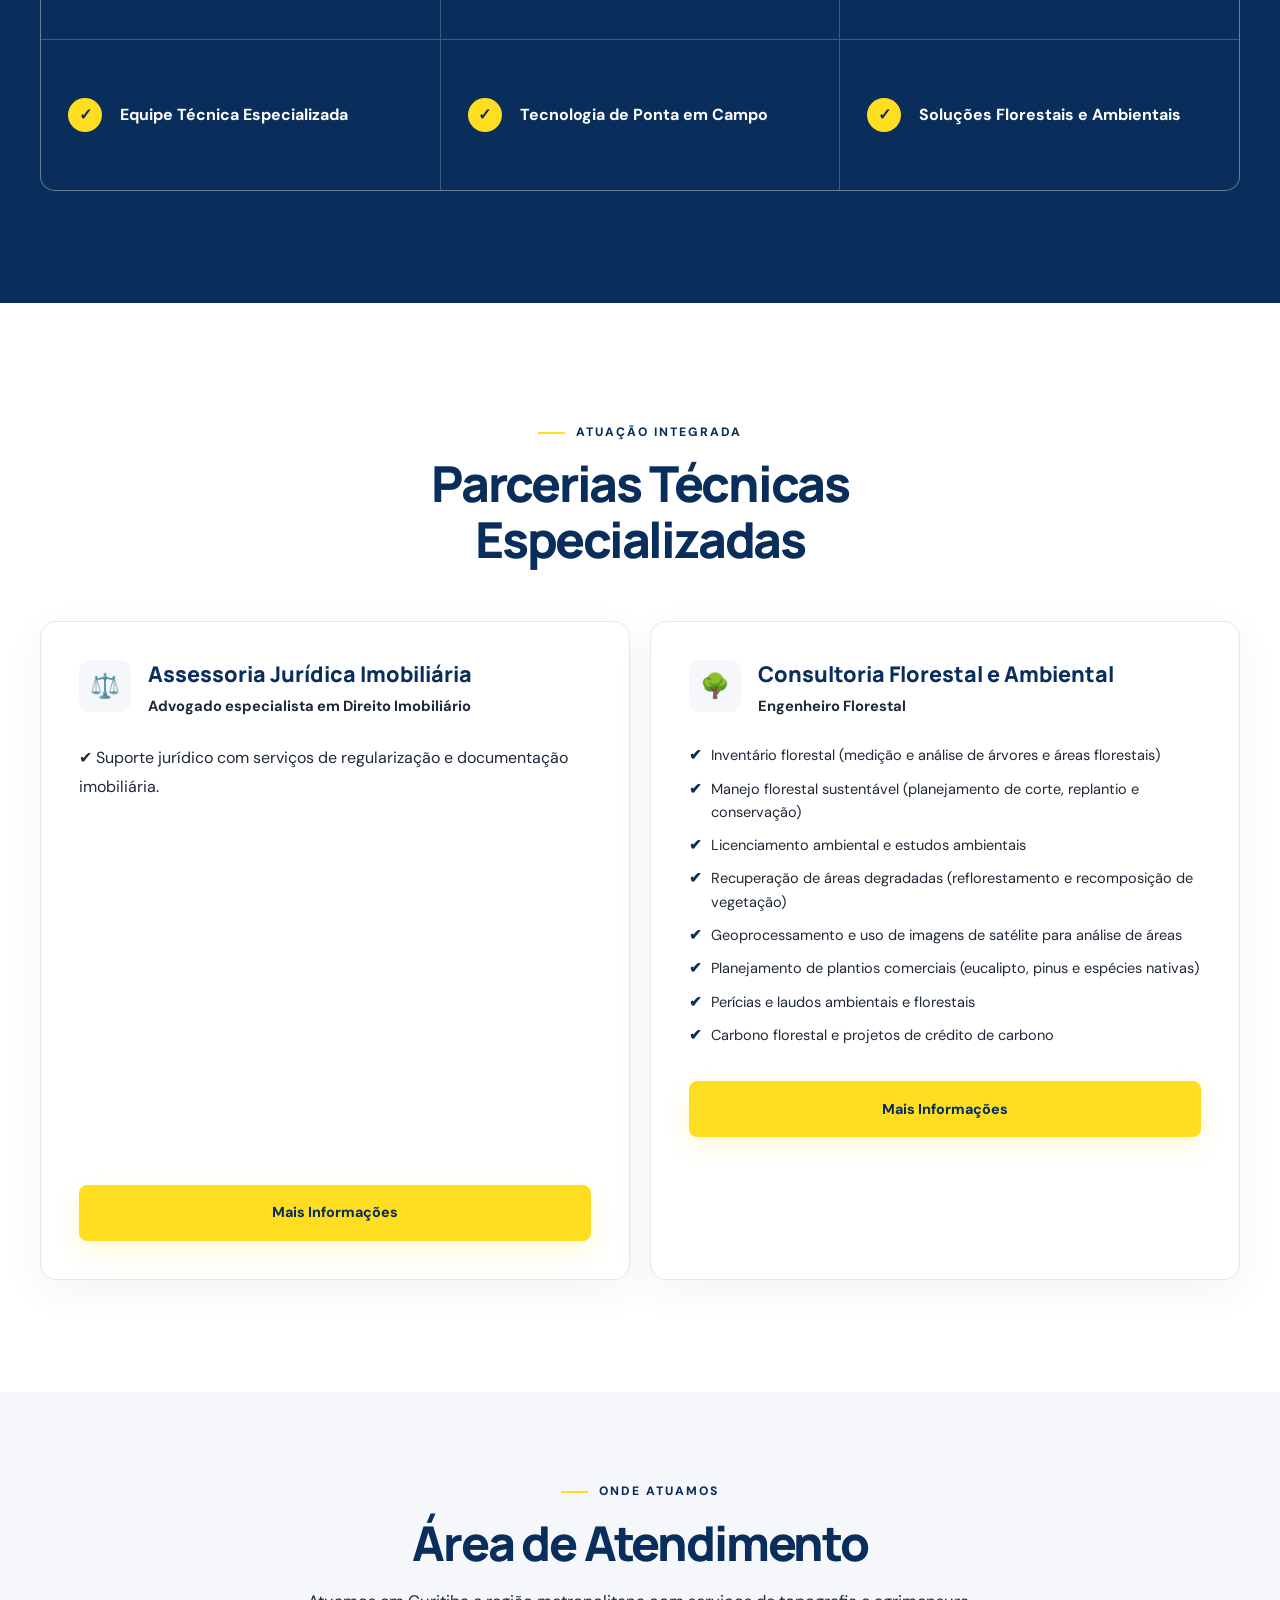
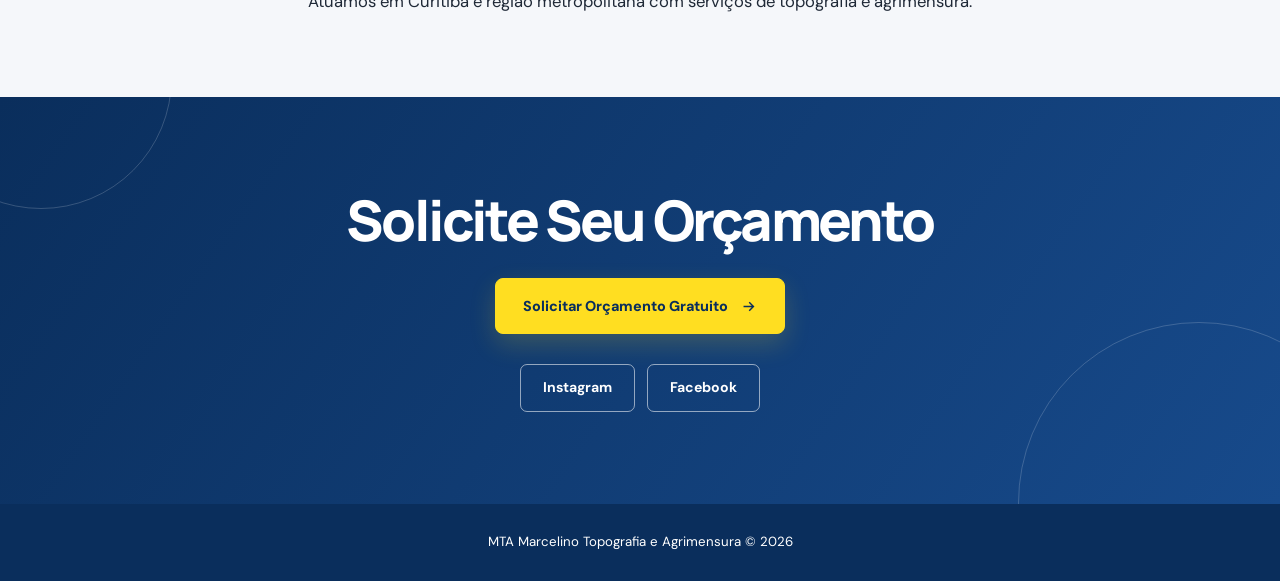
==== commit eec729b9: "Remove and re-add WhatsApp contact button" ====
--- a/index.html
+++ b/index.html
@@ -379,21 +379,23 @@
               <div><h3>Assessoria Jurídica Imobiliária</h3><strong>Advogado especialista em Direito Imobiliário</strong></div>
             </div>
             <p class="partner-description">✔ Suporte jurídico com serviços de regularização e documentação imobiliária.</p>
+
+                    <br>
+<br>
+<br>
+<br>
+<br>
+<br>
+<br>
+<br>
+<br>
+<br>
+<br>
+<br>
             <a class="btn" href="https://wa.me/5541988842635?text=Ol%C3%A1%2C%20gostaria%20de%20mais%20informa%C3%A7%C3%B5es%20sobre%20assessoria%20jur%C3%ADdica%20imobili%C3%A1ria."
                onclick="gtag('event', 'whatsapp_juridico', {'event_category': 'contato', 'event_label': 'Assessoria Jurídica', 'transport_type': 'beacon'});">
               Mais Informações
-          <br>
-<br>
-<br>
-<br>
-<br>
-<br>
-<br>
-<br>
-<br>
-<br>
-<br>
-<br>
+
             </a>
           </article>
           <article class="partner-card reveal">
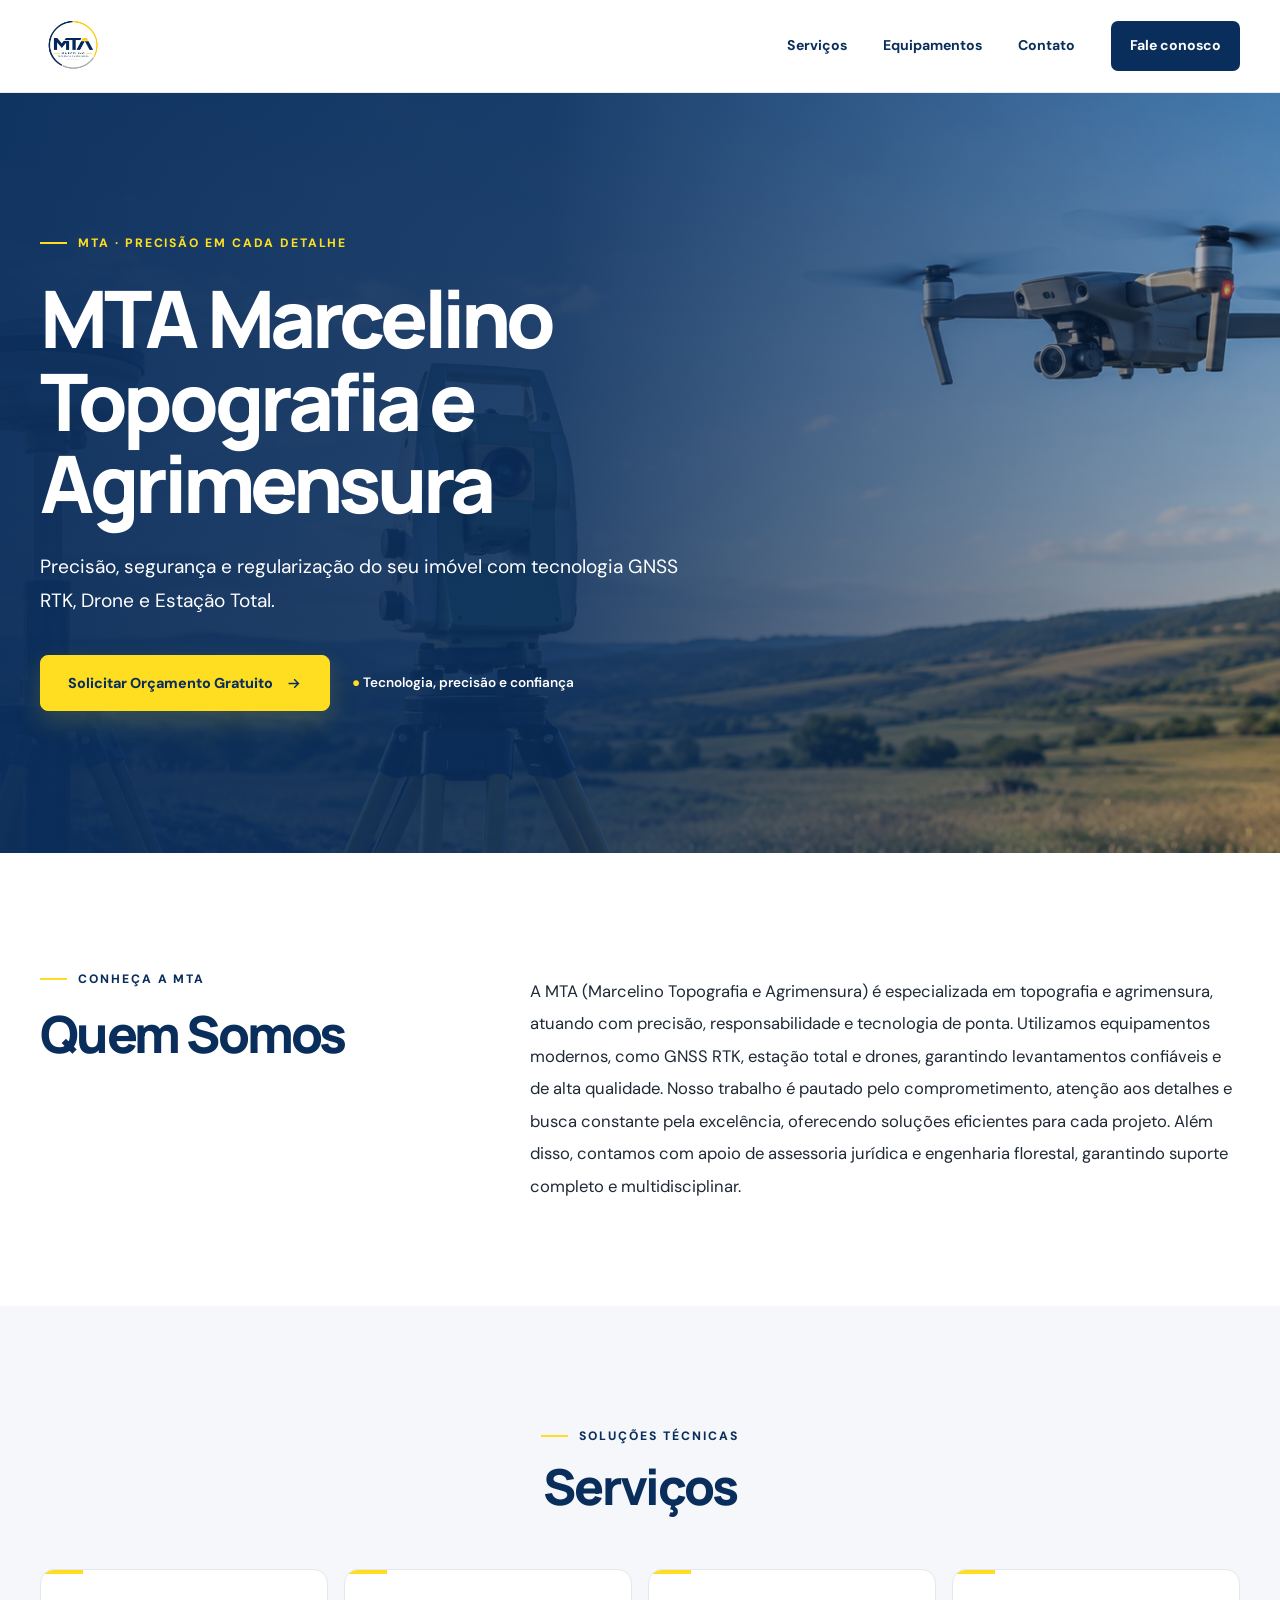
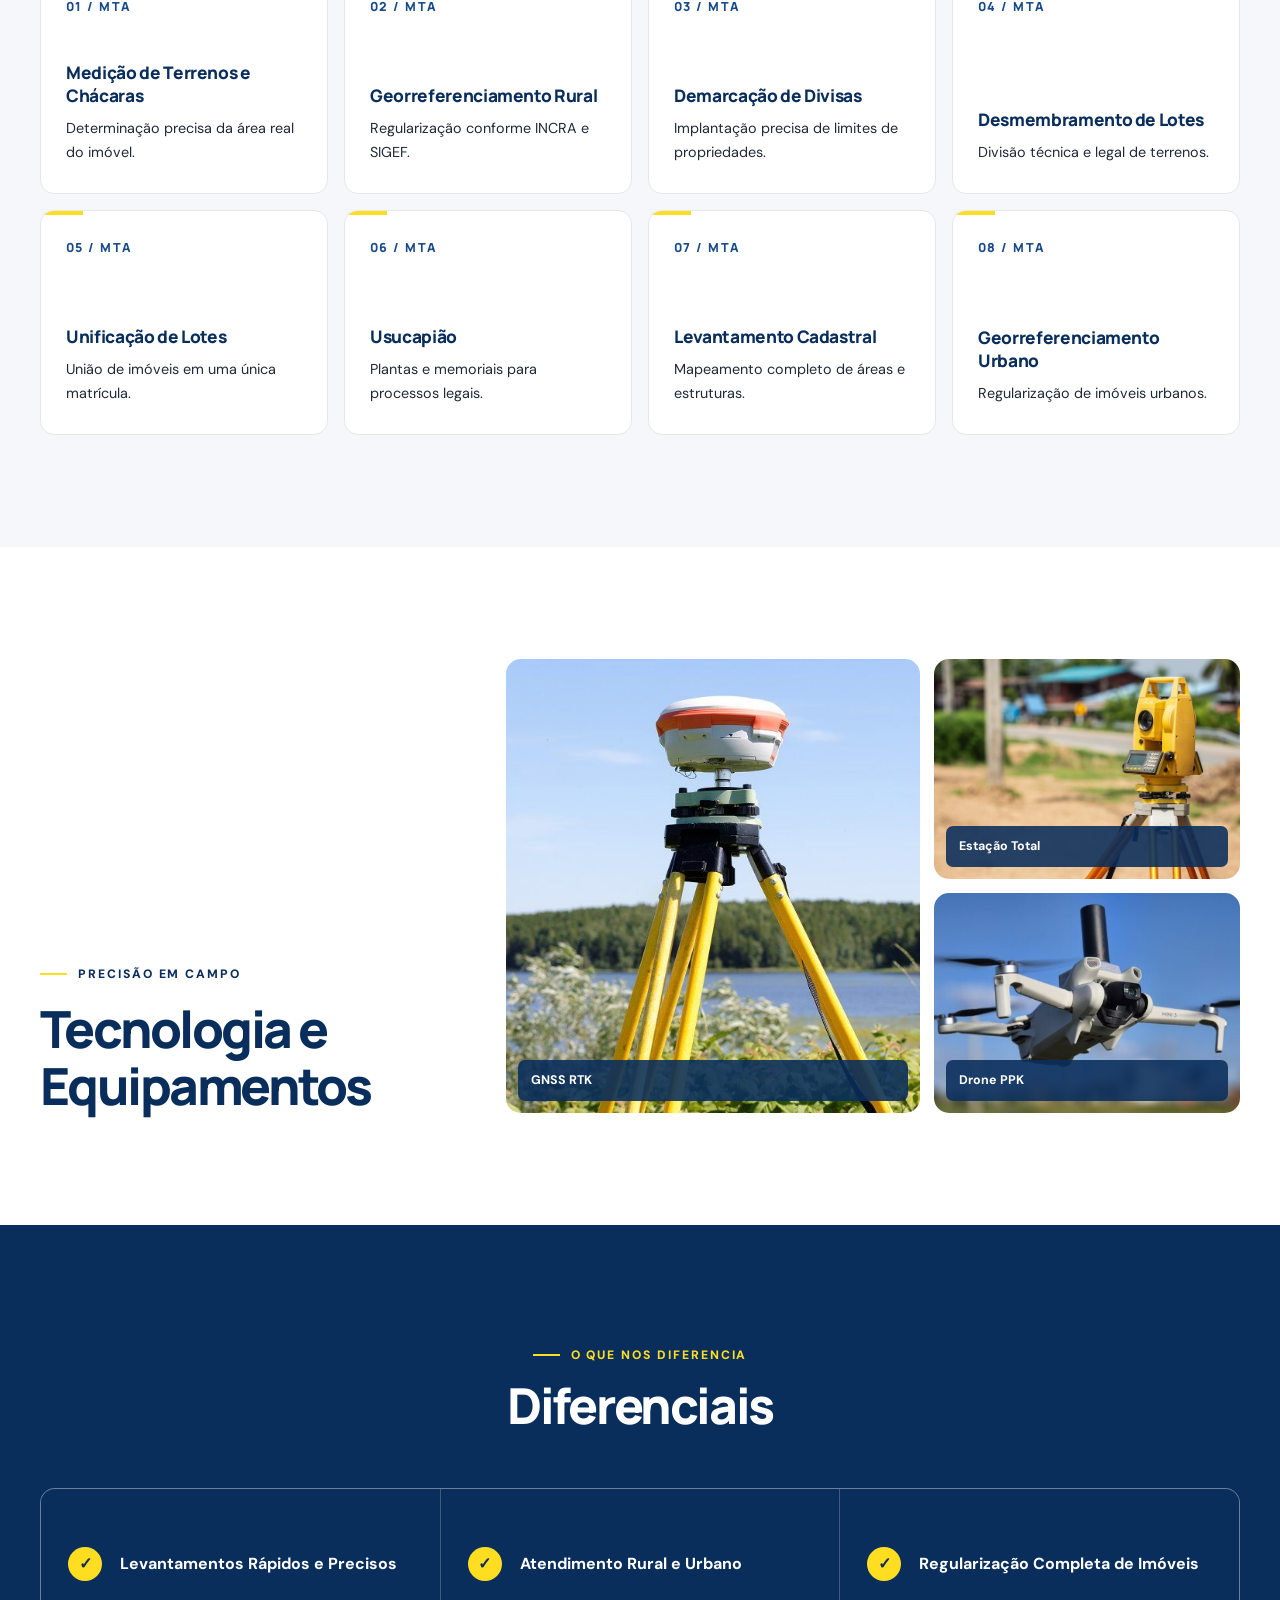
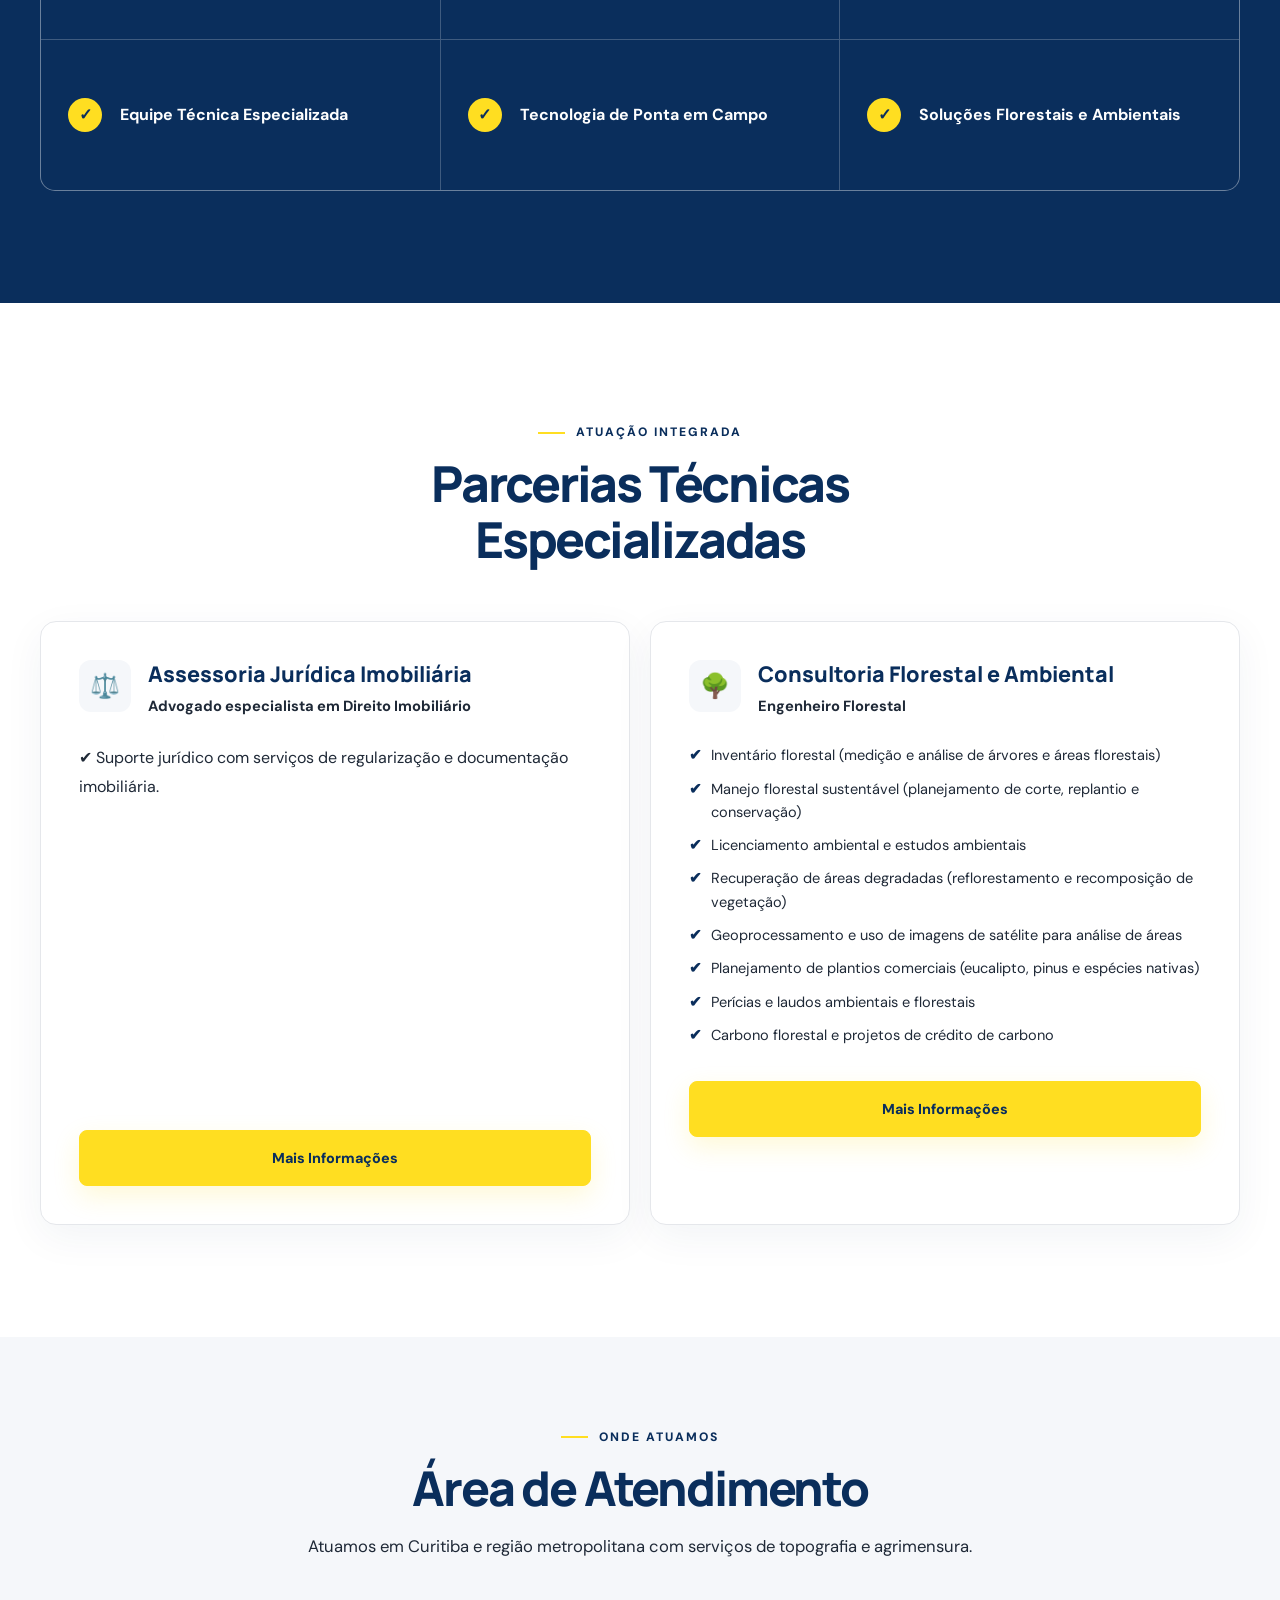
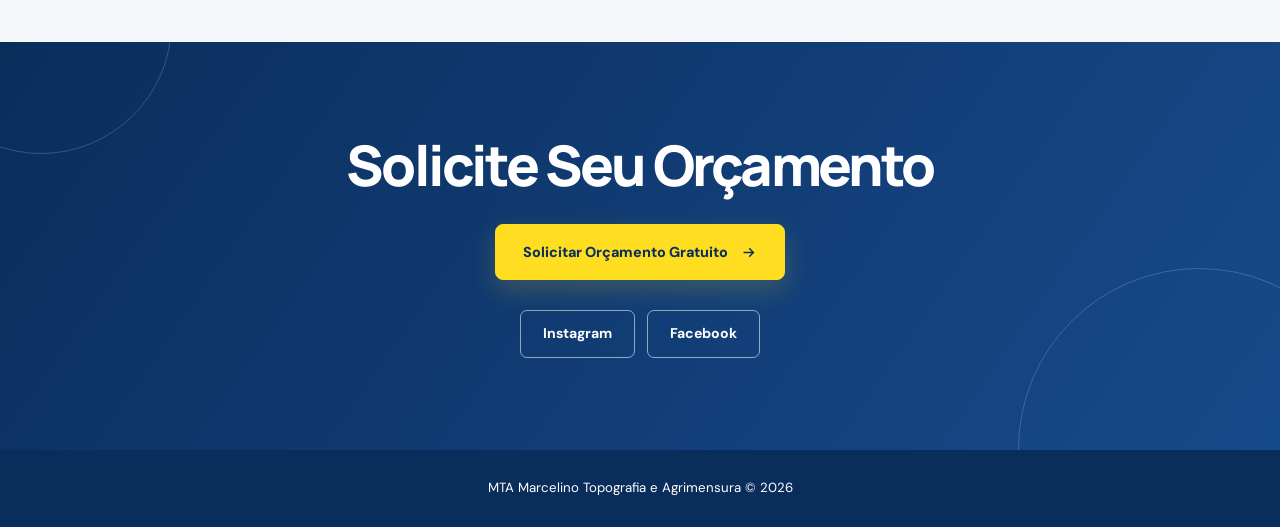
==== commit f0ba98a7: "Clean up unnecessary line breaks in index.html Removed extra line breaks before the WhatsApp link." ====
--- a/index.html
+++ b/index.html
@@ -390,8 +390,7 @@
 <br>
 <br>
 <br>
-<br>
-<br>
+
             <a class="btn" href="https://wa.me/5541988842635?text=Ol%C3%A1%2C%20gostaria%20de%20mais%20informa%C3%A7%C3%B5es%20sobre%20assessoria%20jur%C3%ADdica%20imobili%C3%A1ria."
                onclick="gtag('event', 'whatsapp_juridico', {'event_category': 'contato', 'event_label': 'Assessoria Jurídica', 'transport_type': 'beacon'});">
               Mais Informações
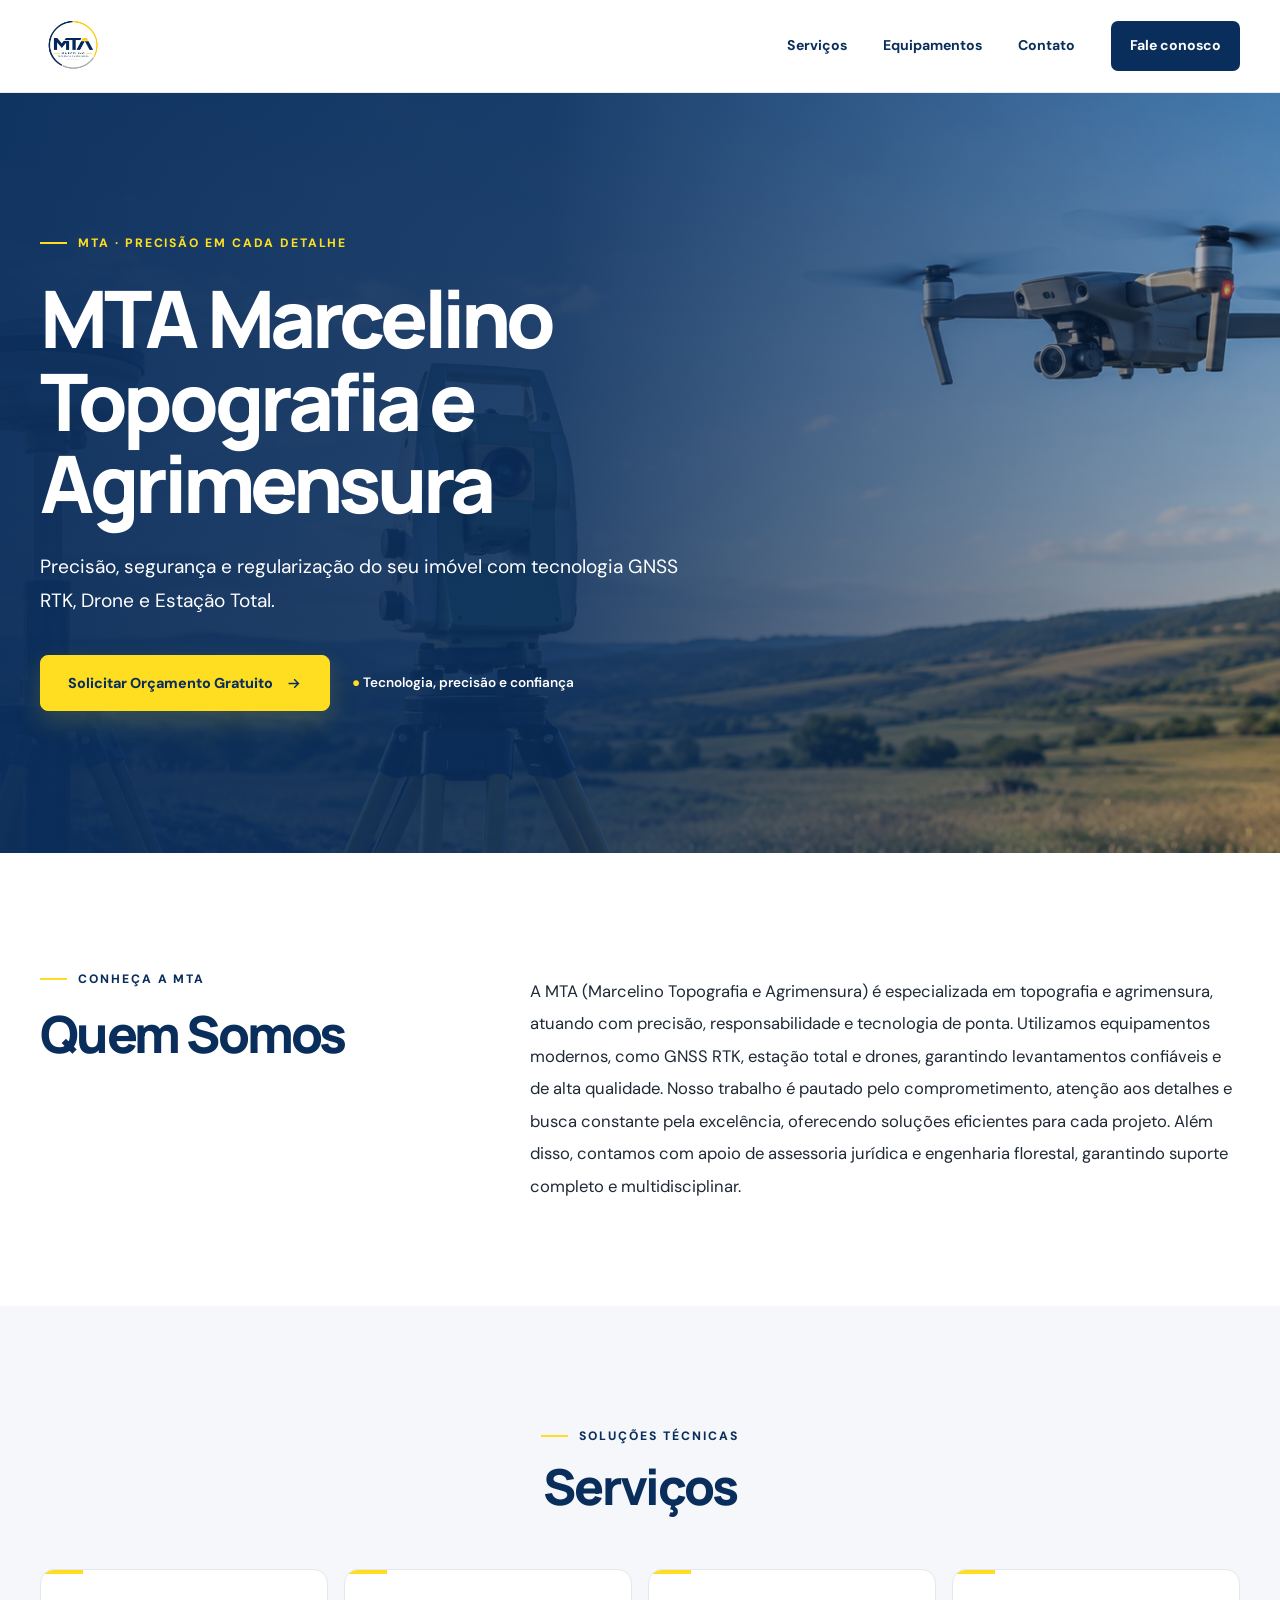
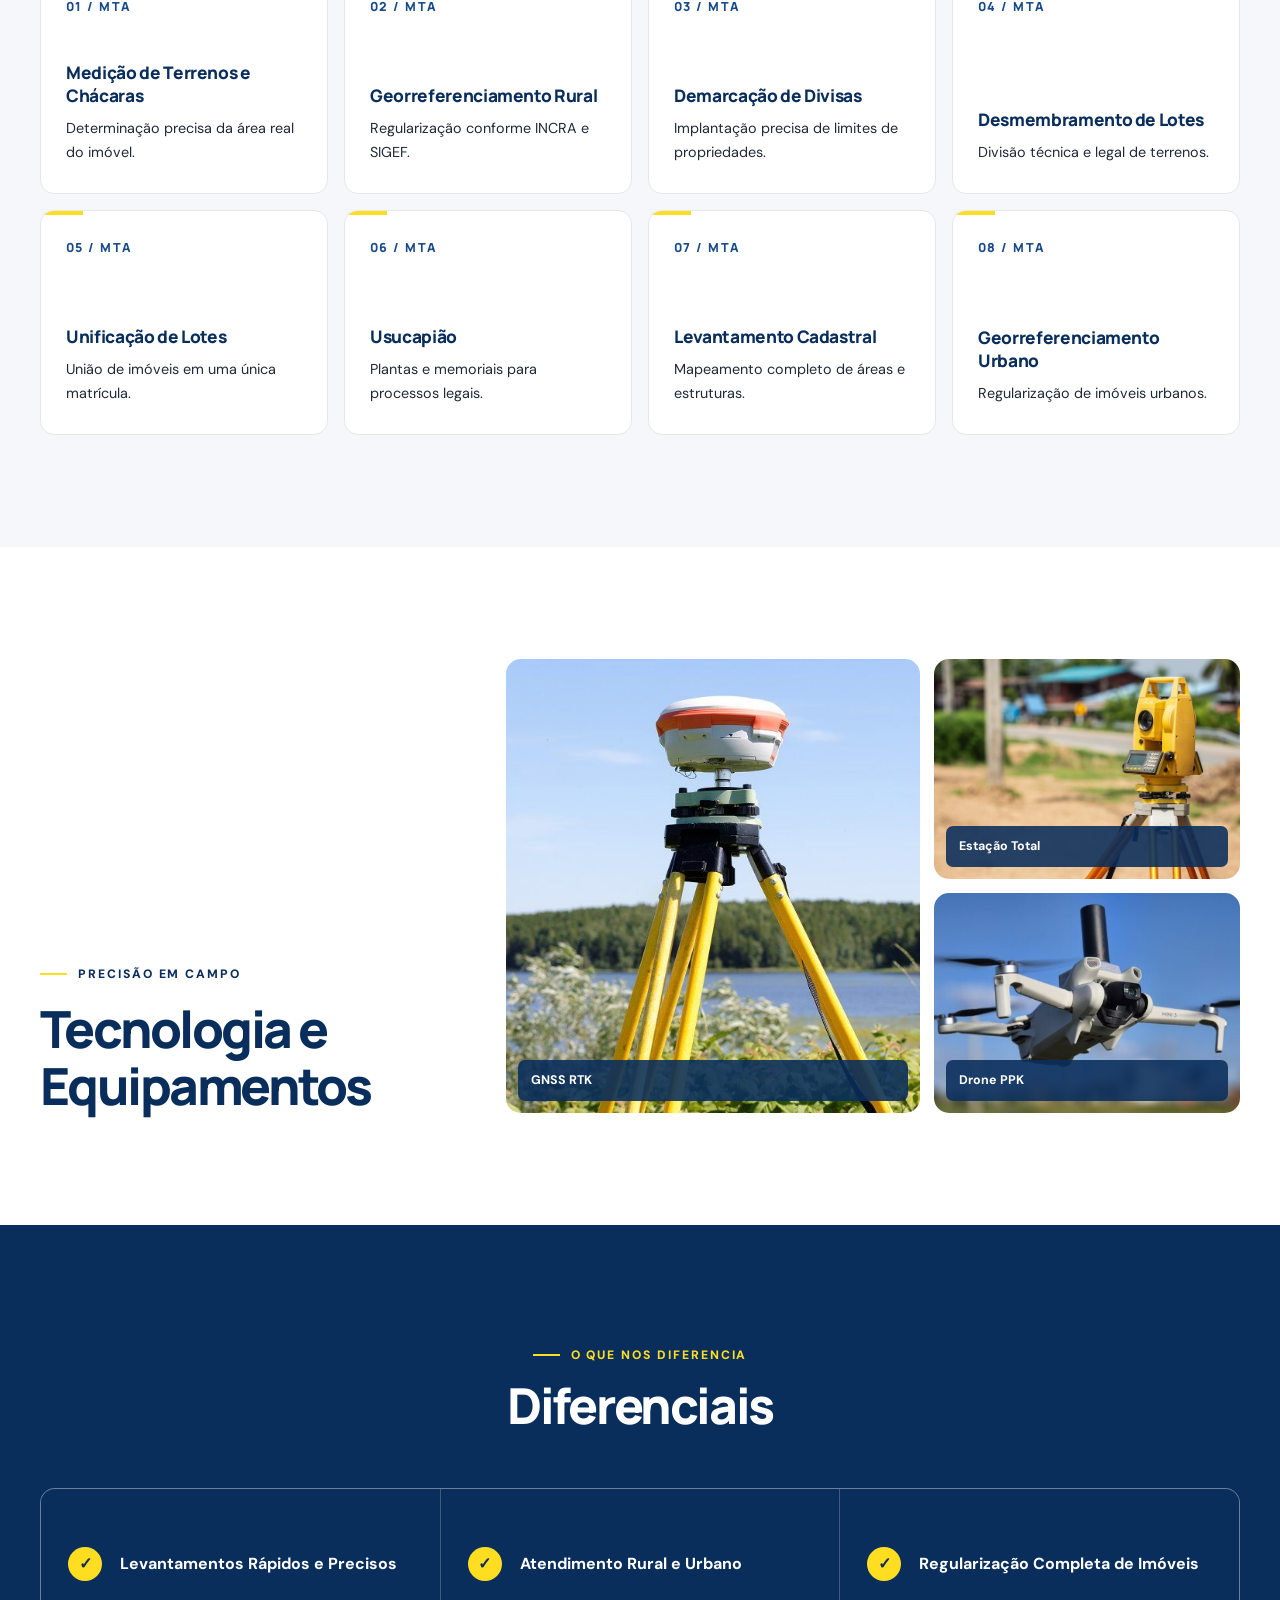
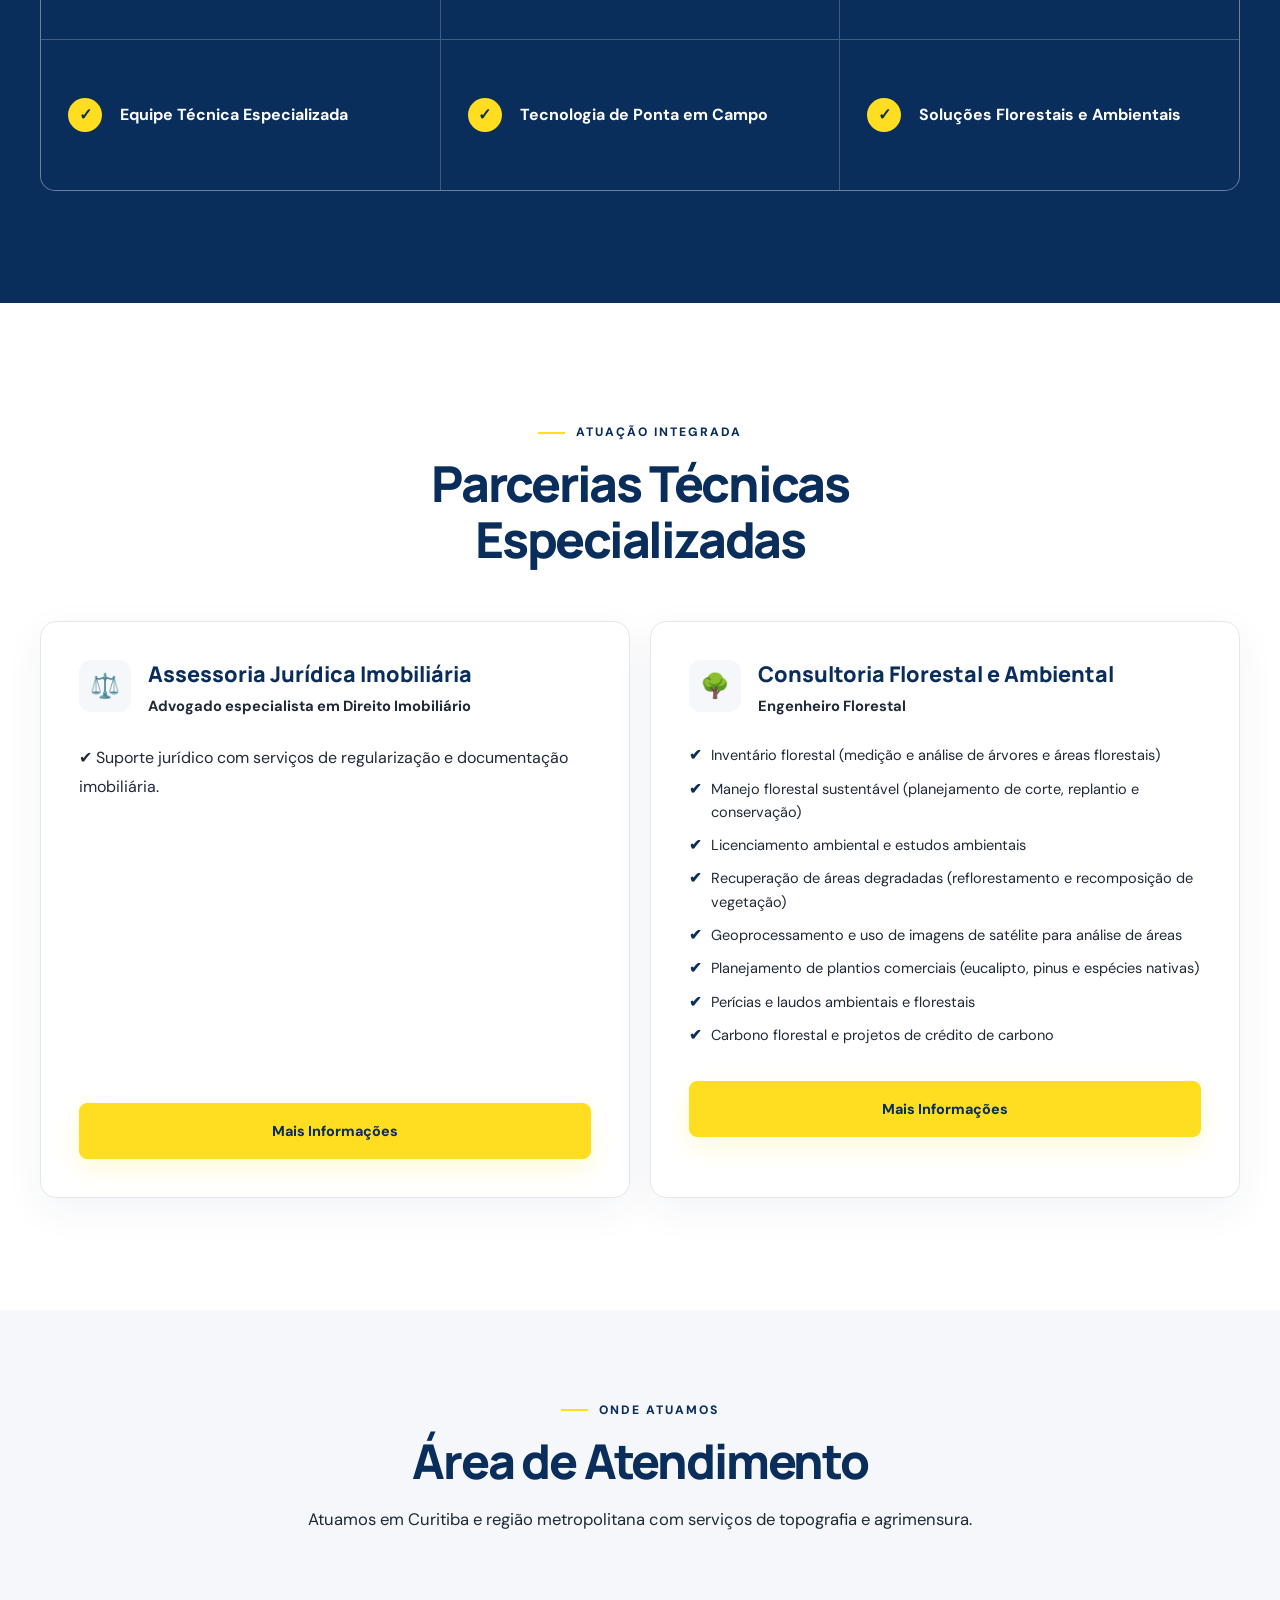
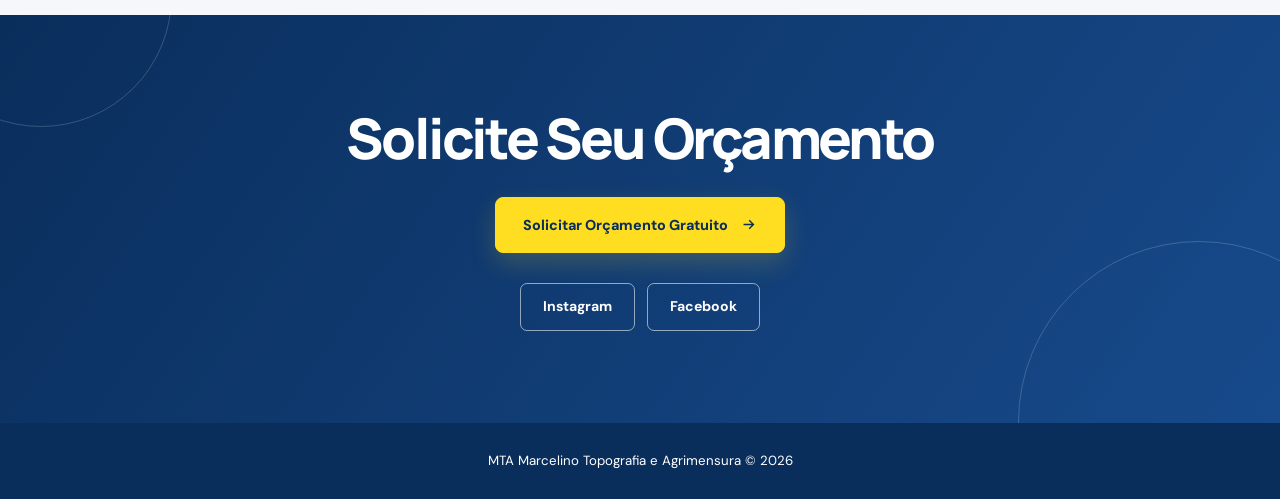
==== commit 3fd505d8: "Add WhatsApp contact link for legal advisory" ====
--- a/index.html
+++ b/index.html
@@ -389,7 +389,7 @@
 <br>
 <br>
 <br>
-<br>
+
 
             <a class="btn" href="https://wa.me/5541988842635?text=Ol%C3%A1%2C%20gostaria%20de%20mais%20informa%C3%A7%C3%B5es%20sobre%20assessoria%20jur%C3%ADdica%20imobili%C3%A1ria."
                onclick="gtag('event', 'whatsapp_juridico', {'event_category': 'contato', 'event_label': 'Assessoria Jurídica', 'transport_type': 'beacon'});">
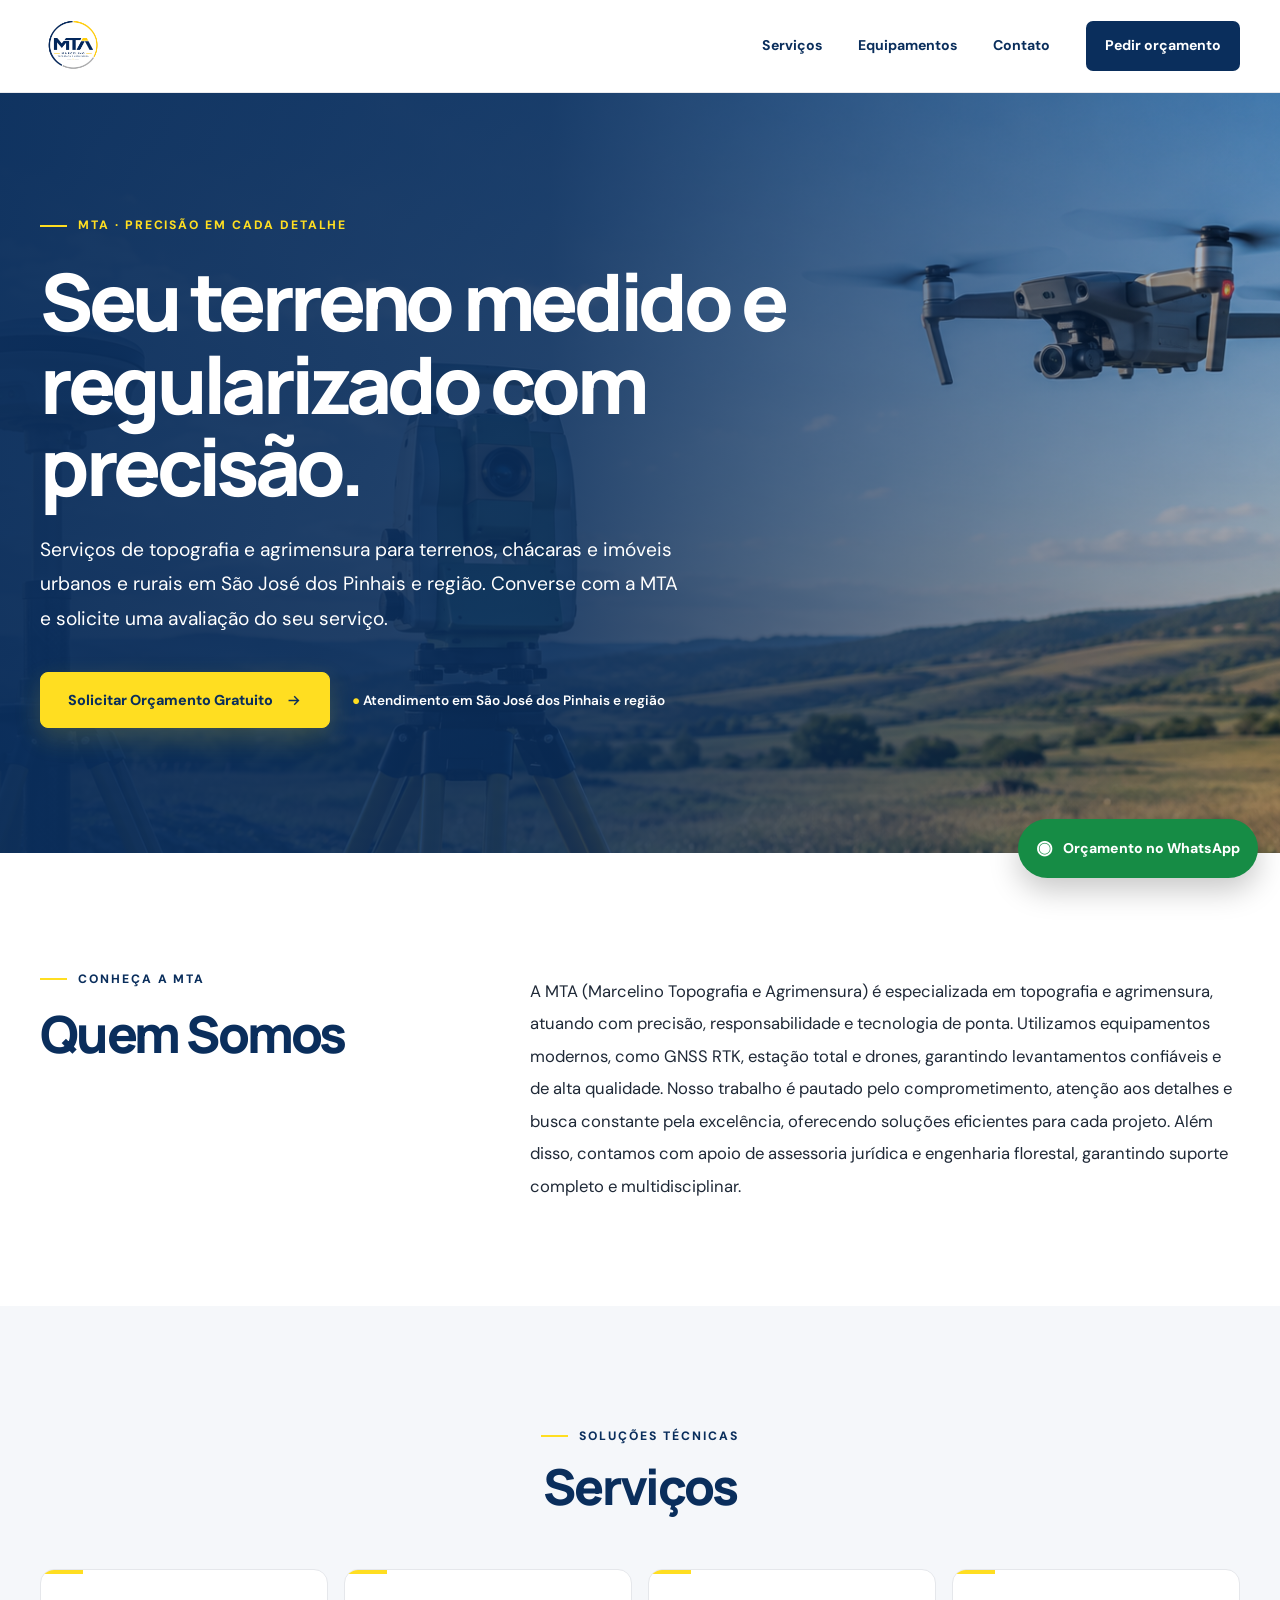
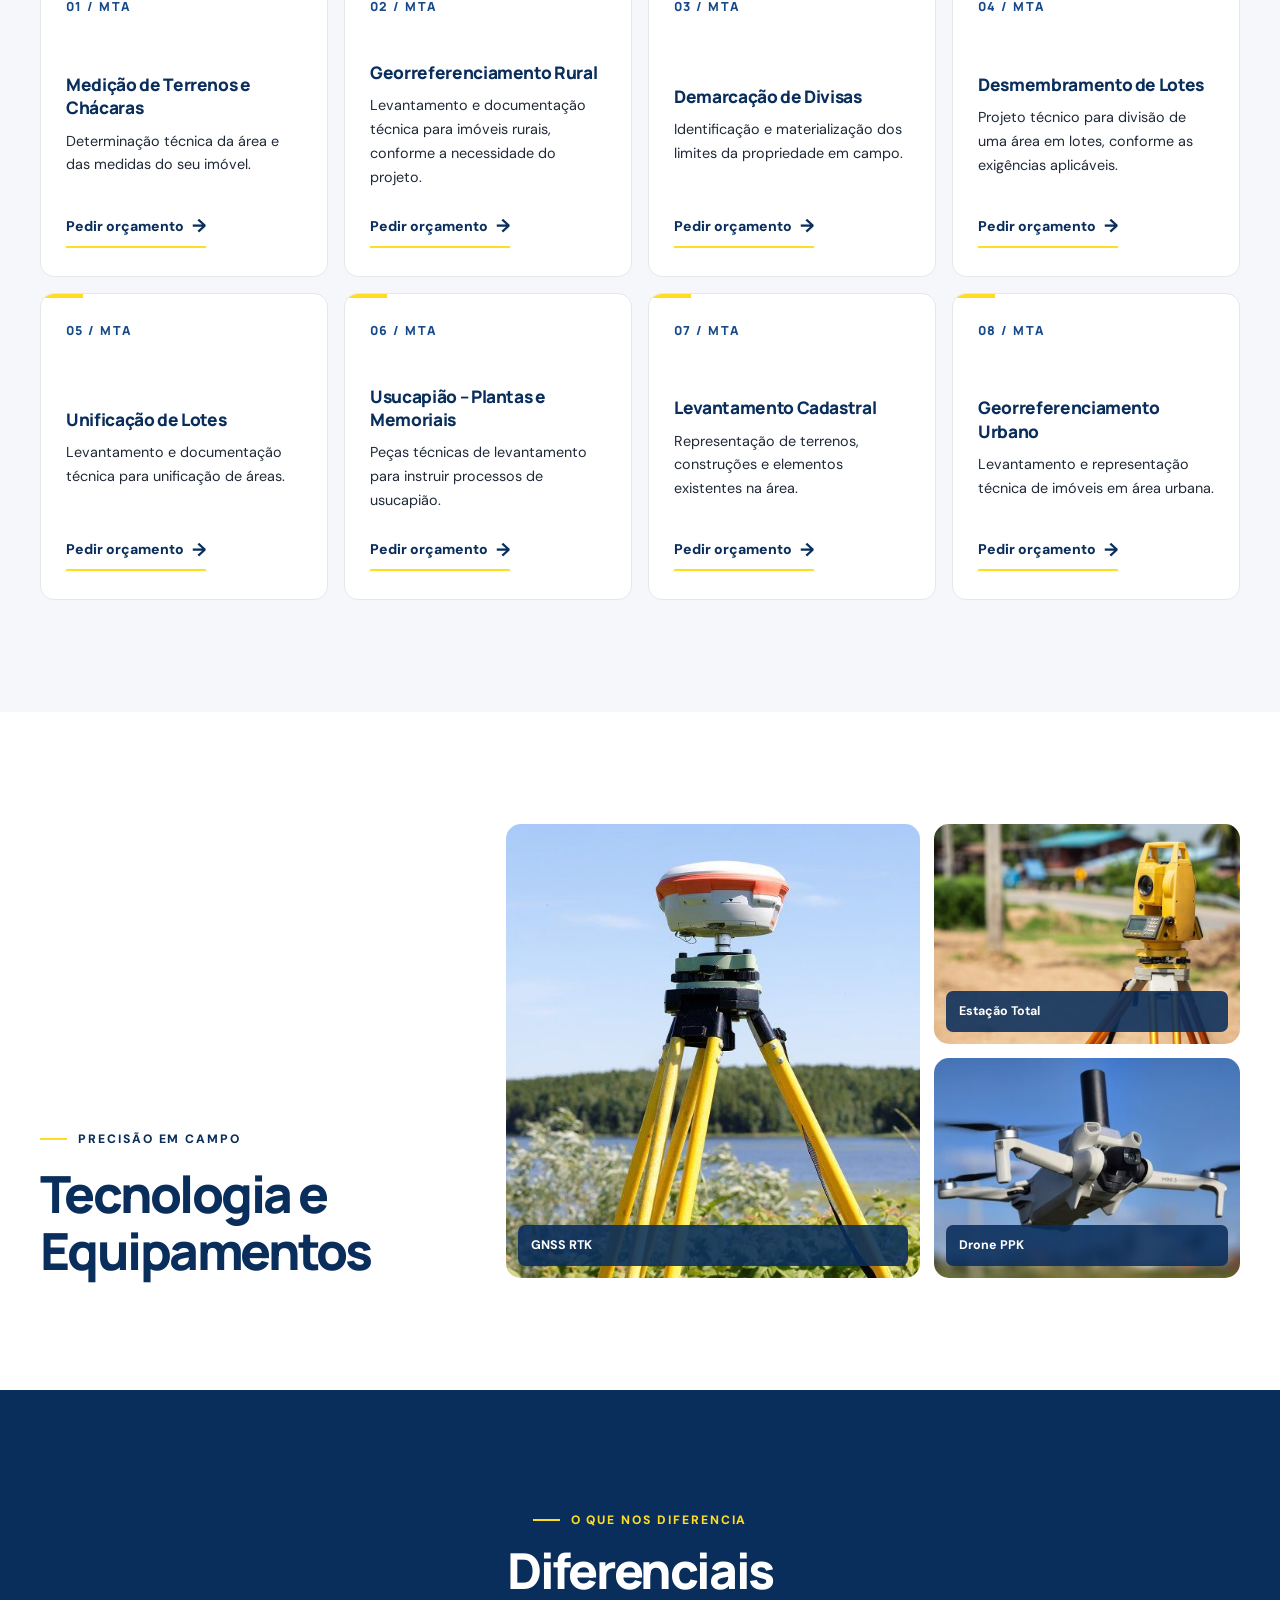
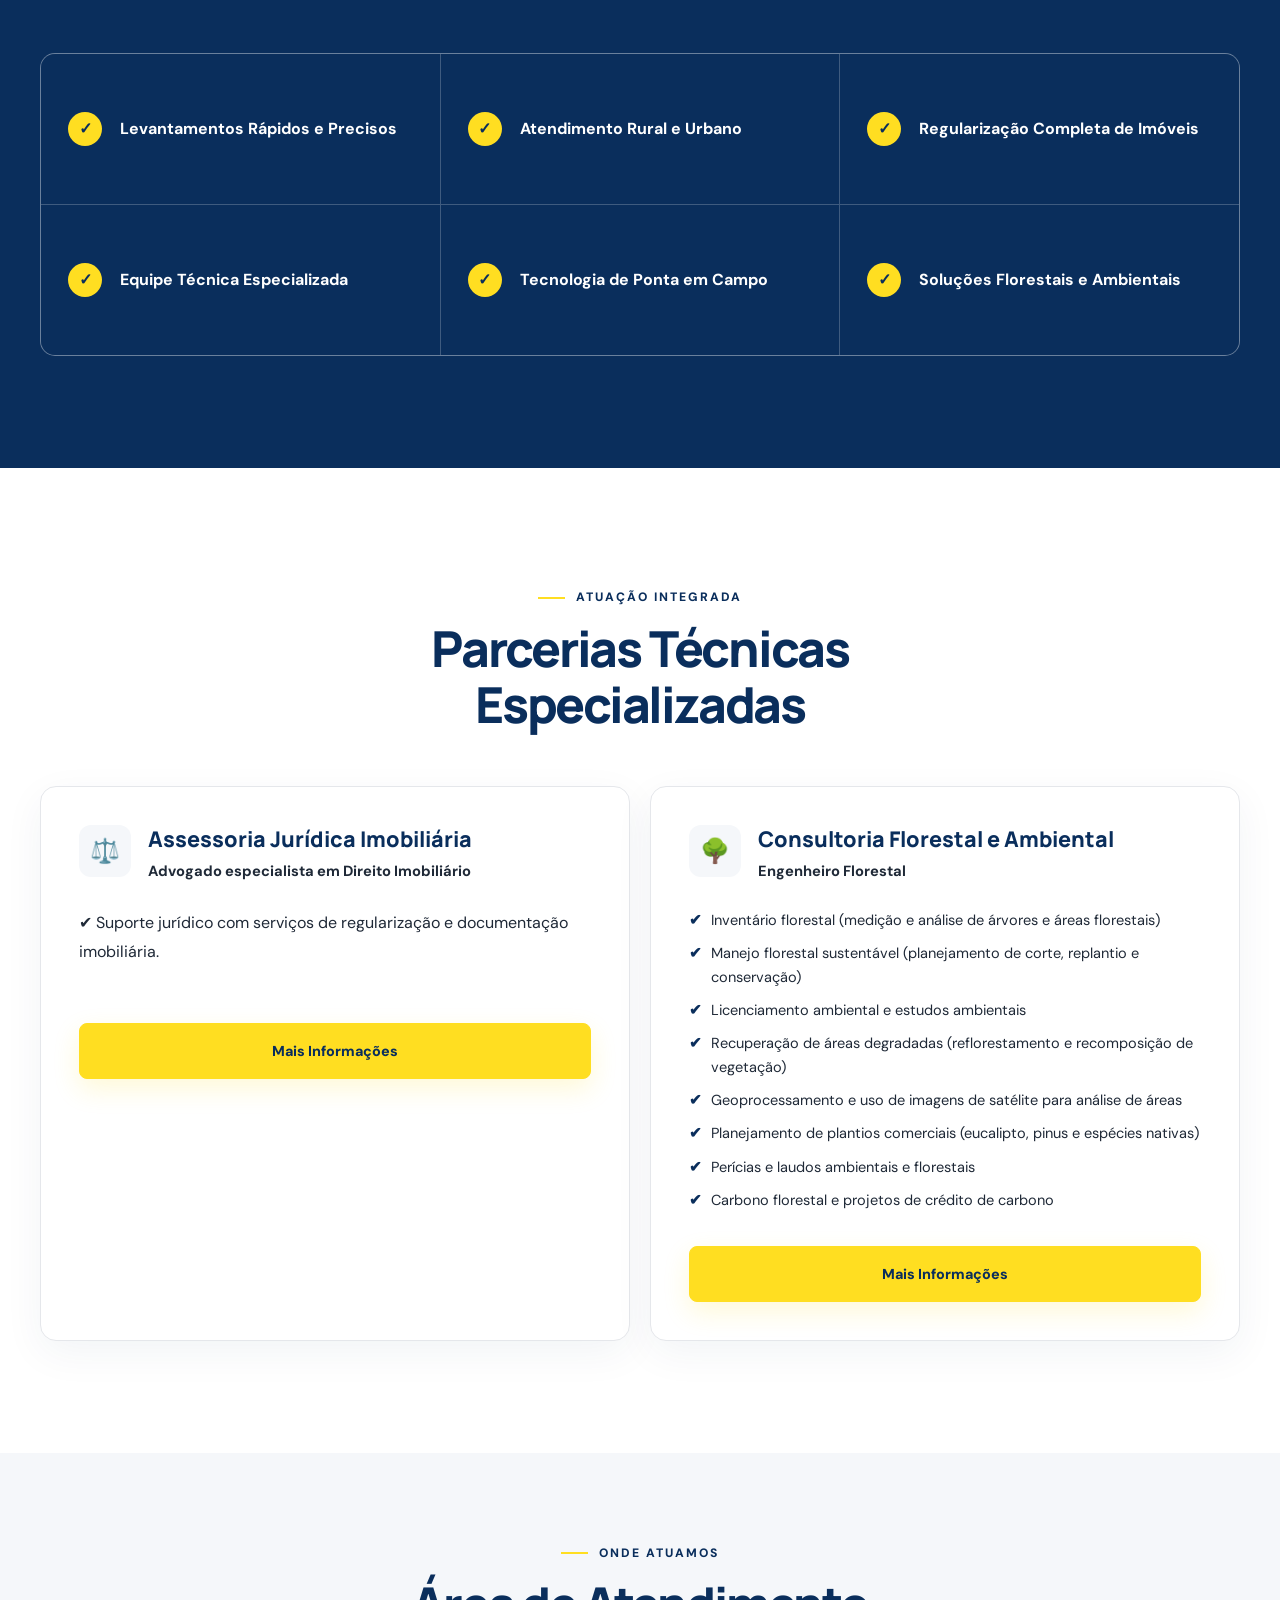
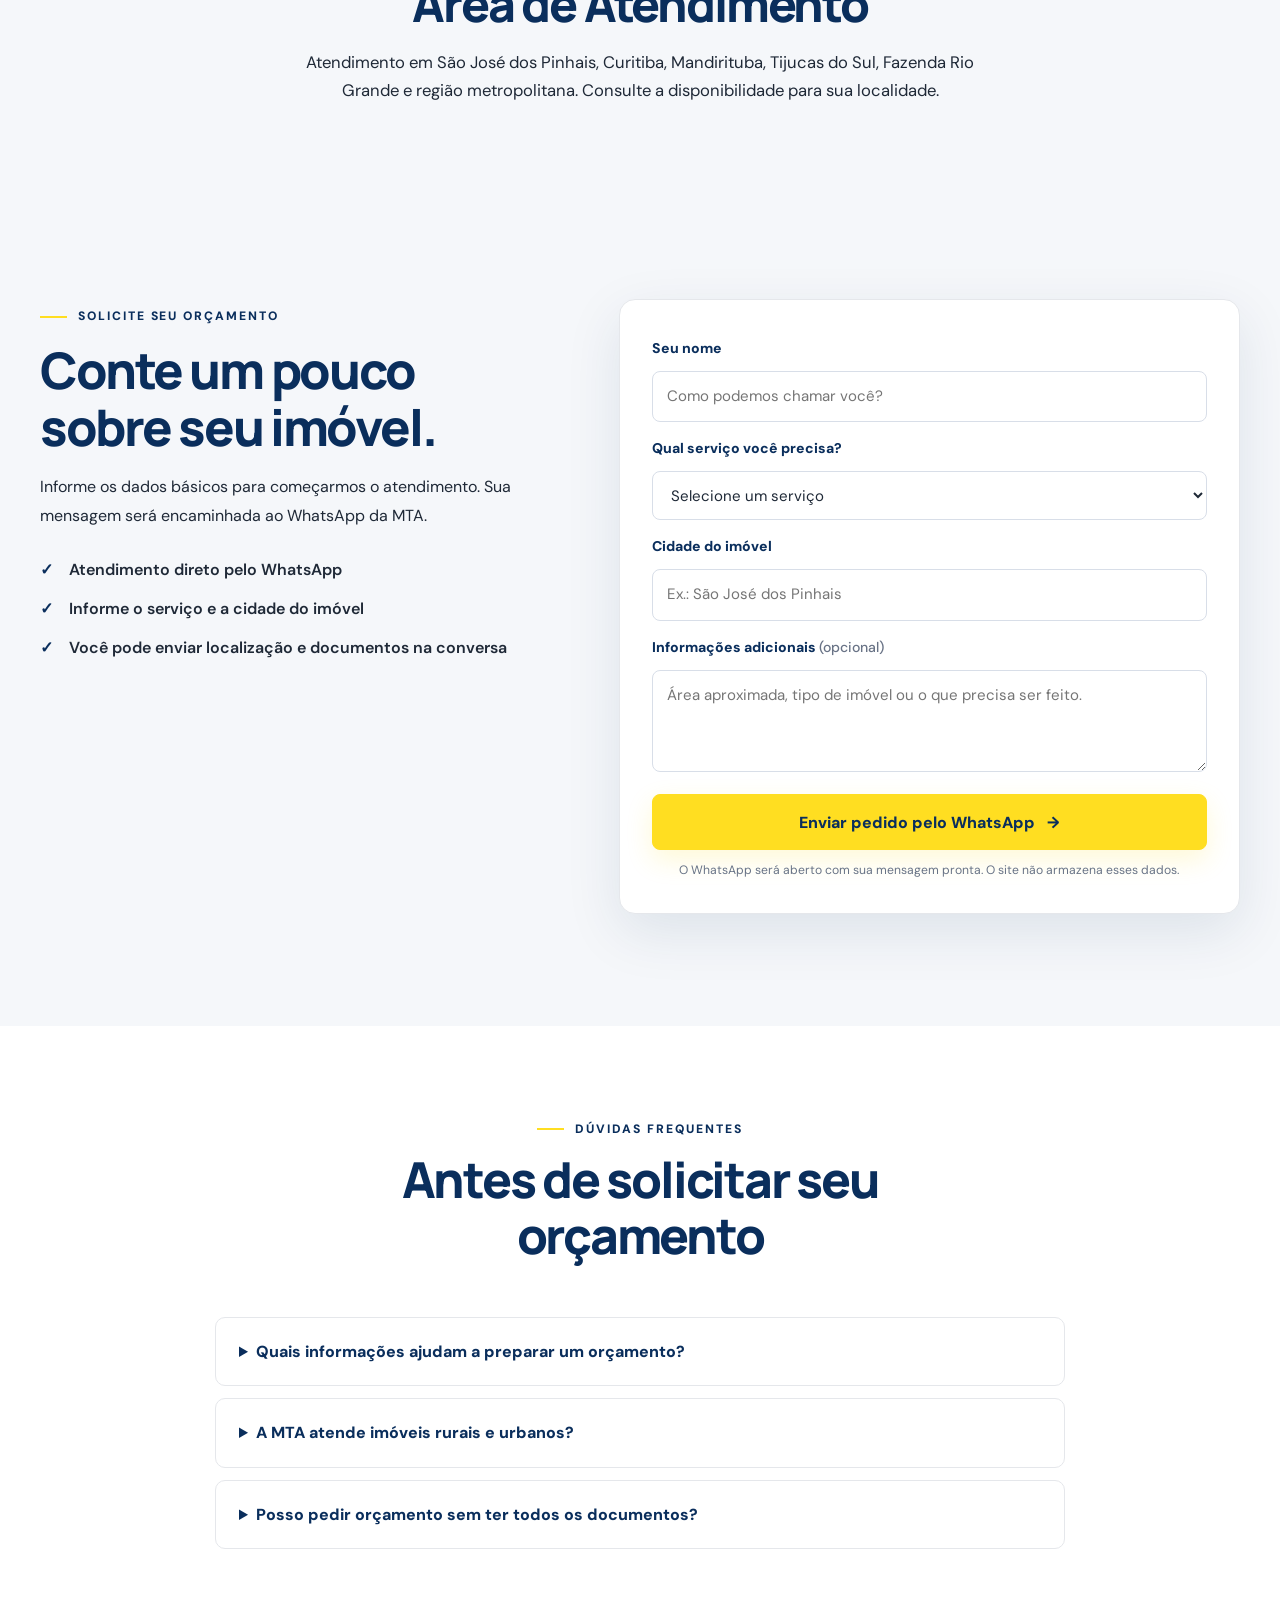
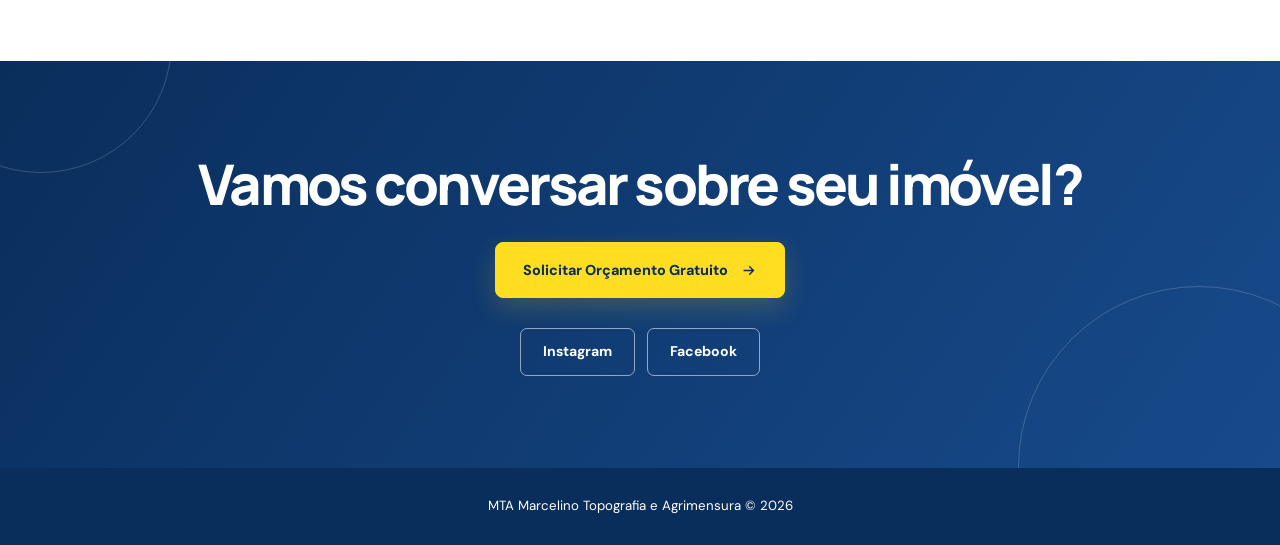
==== commit 50d0575e: "Add files via upload" ====
--- a/index.html
+++ b/index.html
@@ -11,12 +11,24 @@
     gtag('config', 'G-JLGQVSBZP5');
   </script>
   <script async src="https://www.googletagmanager.com/gtag/js?id=G-JLGQVSBZP5"></script>
+  <script type="application/ld+json">
+  {"@context":"https://schema.org","@type":"ProfessionalService","name":"MTA Marcelino Topografia e Agrimensura","url":"https://mtagrimensura.com.br/","telephone":"+55 41 98884-2635","areaServed":["São José dos Pinhais","Curitiba","Mandirituba","Tijucas do Sul","Fazenda Rio Grande"],"description":"Serviços de topografia e agrimensura para imóveis rurais e urbanos."}
+  </script>
 
   <meta charset="UTF-8">
   <meta name="viewport" content="width=device-width, initial-scale=1.0">
   <meta name="theme-color" content="#0A2E5C">
-  <title>MTA Marcelino Topografia e Agrimensura</title>
-  <link rel="icon" type="image/png" href="/mta-favicon.png">
+  <title>Topografia em São José dos Pinhais e Região | MTA Agrimensura</title>
+  <meta name="description" content="Medição de terrenos e chácaras, georreferenciamento rural e urbano, demarcação de divisas, desmembramento e levantamento cadastral em São José dos Pinhais e região. Solicite seu orçamento pelo WhatsApp.">
+  <meta name="robots" content="index, follow">
+  <link rel="canonical" href="https://mtagrimensura.com.br/">
+  <meta property="og:type" content="website">
+  <meta property="og:locale" content="pt_BR">
+  <meta property="og:title" content="MTA Marcelino Topografia e Agrimensura">
+  <meta property="og:description" content="Serviços de topografia e agrimensura para imóveis rurais e urbanos. Peça seu orçamento pelo WhatsApp.">
+  <meta property="og:url" content="https://mtagrimensura.com.br/">
+  <meta property="og:image" content="https://mtagrimensura.com.br/banner2.png">
+  <link rel="icon" type="image/png" href="mta-favicon.png">
   <link rel="preconnect" href="https://fonts.googleapis.com">
   <link rel="preconnect" href="https://fonts.gstatic.com" crossorigin>
   <link href="https://fonts.googleapis.com/css2?family=DM+Sans:wght@400;500;600;700&family=Manrope:wght@400;500;600;700;800&display=swap" rel="stylesheet">
@@ -265,13 +277,44 @@
       .equipment-gallery figure:first-child { grid-row: span 2; }
       .btn { width: 100%; padding-inline: 18px; }
     }
+
+    /* Orçamento e conversão */
+    .service-card { gap: 18px; }
+    .service-link { display:inline-flex; align-items:center; gap:8px; width:fit-content; margin-top:4px; color:var(--navy); font-size:.88rem; font-weight:800; text-decoration:none; border-bottom:2px solid var(--yellow); padding-bottom:3px; }
+    .service-link span { font-size:1.15rem; transition:transform .2s ease; }
+    .service-link:hover span { transform:translateX(4px); }
+    .quote-section { background:#F5F7FA; }
+    .quote-grid { display:grid; grid-template-columns:.9fr 1.1fr; gap:70px; align-items:start; }
+    .quote-copy h2 { margin-top:15px; color:var(--navy); font:800 clamp(2rem,4vw,3.15rem)/1.12 "Manrope",sans-serif; letter-spacing:-.045em; }
+    .quote-copy > p { margin-top:18px; line-height:1.8; }
+    .quote-points { list-style:none; margin-top:25px; }
+    .quote-points li { margin:12px 0; padding-left:29px; position:relative; font-weight:600; }
+    .quote-points li::before { content:"✓"; position:absolute; left:0; color:var(--navy); font-weight:900; }
+    .quote-form { padding:32px; background:#fff; border:1px solid var(--line); border-radius:16px; box-shadow:var(--shadow); display:grid; gap:10px; }
+    .quote-form label { color:var(--navy); font-size:.88rem; font-weight:800; margin-top:5px; }
+    .quote-form label span { color:#697386; font-weight:500; }
+    .quote-form input,.quote-form select,.quote-form textarea { width:100%; min-height:49px; border:1px solid #D8DEE8; border-radius:8px; padding:12px 14px; color:var(--ink); background:#fff; font:inherit; font-size:.94rem; }
+    .quote-form textarea { resize:vertical; min-height:95px; }
+    .quote-form input:focus,.quote-form select:focus,.quote-form textarea:focus { outline:3px solid rgba(255,222,33,.35); border-color:var(--navy-light); }
+    .quote-submit { width:100%; margin-top:12px; cursor:pointer; font:inherit; font-weight:800; }
+    .quote-form small { color:#687386; text-align:center; font-size:.76rem; }
+    .faq-section { padding-top:85px; }
+    .faq-list { max-width:850px; margin:auto; display:grid; gap:12px; }
+    .faq-item { padding:20px 23px; border:1px solid var(--line); border-radius:10px; background:#fff; }
+    .faq-item summary { color:var(--navy); font-weight:800; cursor:pointer; }
+    .faq-item p { margin-top:12px; line-height:1.75; }
+    .whatsapp-float { position:fixed; right:22px; bottom:22px; z-index:1100; display:inline-flex; align-items:center; gap:10px; padding:13px 18px; border-radius:999px; background:#168C45; color:#fff; text-decoration:none; font-size:.88rem; font-weight:800; box-shadow:0 12px 30px rgba(0,0,0,.22); }
+    .whatsapp-icon { font-size:1.2rem; }
+    @media(max-width:800px) { .quote-grid { grid-template-columns:1fr; gap:30px; } .quote-form { padding:24px 20px; } }
+    @media(max-width:520px) { .whatsapp-float { right:13px; bottom:13px; width:56px; height:56px; justify-content:center; padding:0; } .whatsapp-float span:last-child { display:none; } }
+
   </style>
 </head>
 <body>
   <header class="site-header">
     <div class="container nav-wrap">
       <a class="brand" href="#" aria-label="MTA - Página inicial">
-        <img src="ChatGPT Image 28 de jul. de 2026, 21_07_47.png" alt="Logo MTA">
+        <img src="ChatGPT Image 28 de jul. de 2026, 21_07_47.png" alt="MTA Marcelino Topografia e Agrimensura" width="220" height="66">
       </a>
       <button class="menu-toggle" type="button" aria-label="Abrir menu" aria-expanded="false" aria-controls="primary-menu">
         <svg viewBox="0 0 24 24" fill="none" stroke="currentColor" stroke-width="2" stroke-linecap="round"><path d="M4 7h16M4 12h16M4 17h16"/></svg>
@@ -280,7 +323,7 @@
         <a href="#servicos">Serviços</a>
         <a href="#equipamentos">Equipamentos</a>
         <a href="#contato">Contato</a>
-        <a class="nav-cta" href="#contato">Fale conosco</a>
+        <a class="nav-cta" href="https://wa.me/5541988842635?text=Ol%C3%A1%2C%20vim%20pelo%20site%20da%20MTA%20e%20gostaria%20de%20solicitar%20um%20or%C3%A7amento." target="_blank" rel="noopener noreferrer">Pedir orçamento</a>
       </nav>
     </div>
   </header>
@@ -290,15 +333,15 @@
       <div class="container hero-inner">
         <div class="hero-copy reveal">
           <span class="eyebrow">MTA · Precisão em cada detalhe</span>
-          <h1>MTA Marcelino Topografia e Agrimensura</h1>
-          <p>Precisão, segurança e regularização do seu imóvel com tecnologia GNSS RTK, Drone e Estação Total.</p>
+          <h1>Seu terreno medido e regularizado com precisão.</h1>
+          <p>Serviços de topografia e agrimensura para terrenos, chácaras e imóveis urbanos e rurais em São José dos Pinhais e região. Converse com a MTA e solicite uma avaliação do seu serviço.</p>
           <div class="hero-actions">
-            <a class="btn" href="https://wa.me/5541988842635?text=Olá,%20gostaria%20de%20um%20orçamento%20gratuito."
+            <a class="btn" target="_blank" rel="noopener noreferrer" href="https://wa.me/5541988842635?text=Ol%C3%A1%2C%20vim%20pelo%20site%20da%20MTA%20e%20gostaria%20de%20solicitar%20um%20or%C3%A7amento."
                onclick="gtag('event', 'whatsapp_orcamento', {'event_category': 'contato', 'event_label': 'Solicitar Orçamento'});">
               Solicitar Orçamento Gratuito
               <svg viewBox="0 0 24 24" fill="none" stroke="currentColor" stroke-width="2"><path d="M5 12h14M13 6l6 6-6 6"/></svg>
             </a>
-            <span class="hero-note"><span>●</span> Tecnologia, precisão e confiança</span>
+            <span class="hero-note"><span>●</span> Atendimento em São José dos Pinhais e região</span>
           </div>
         </div>
       </div>
@@ -323,14 +366,46 @@
           <h2>Serviços</h2>
         </div>
         <div class="services-grid">
-          <article class="service-card reveal"><span class="service-number">01 / MTA</span><div><h3>Medição de Terrenos e Chácaras</h3><p>Determinação precisa da área real do imóvel.</p></div></article>
-          <article class="service-card reveal"><span class="service-number">02 / MTA</span><div><h3>Georreferenciamento Rural</h3><p>Regularização conforme INCRA e SIGEF.</p></div></article>
-          <article class="service-card reveal"><span class="service-number">03 / MTA</span><div><h3>Demarcação de Divisas</h3><p>Implantação precisa de limites de propriedades.</p></div></article>
-          <article class="service-card reveal"><span class="service-number">04 / MTA</span><div><h3>Desmembramento de Lotes</h3><p>Divisão técnica e legal de terrenos.</p></div></article>
-          <article class="service-card reveal"><span class="service-number">05 / MTA</span><div><h3>Unificação de Lotes</h3><p>União de imóveis em uma única matrícula.</p></div></article>
-          <article class="service-card reveal"><span class="service-number">06 / MTA</span><div><h3>Usucapião</h3><p>Plantas e memoriais para processos legais.</p></div></article>
-          <article class="service-card reveal"><span class="service-number">07 / MTA</span><div><h3>Levantamento Cadastral</h3><p>Mapeamento completo de áreas e estruturas.</p></div></article>
-          <article class="service-card reveal"><span class="service-number">08 / MTA</span><div><h3>Georreferenciamento Urbano</h3><p>Regularização de imóveis urbanos.</p></div></article>
+          <article class="service-card reveal">
+      <span class="service-number">01 / MTA</span>
+      <div><h3>Medição de Terrenos e Chácaras</h3><p>Determinação técnica da área e das medidas do seu imóvel.</p></div>
+      <a class="service-link" href="https://wa.me/5541988842635?text=Ol%C3%A1%21%20Vim%20pelo%20site%20da%20MTA%20e%20gostaria%20de%20um%20or%C3%A7amento%20para%3A%20Medi%C3%A7%C3%A3o%20de%20terreno%20ou%20ch%C3%A1cara." target="_blank" rel="noopener noreferrer" data-track="whatsapp_servico">Pedir orçamento <span aria-hidden="true">→</span></a>
+    </article>
+          <article class="service-card reveal">
+      <span class="service-number">02 / MTA</span>
+      <div><h3>Georreferenciamento Rural</h3><p>Levantamento e documentação técnica para imóveis rurais, conforme a necessidade do projeto.</p></div>
+      <a class="service-link" href="https://wa.me/5541988842635?text=Ol%C3%A1%21%20Vim%20pelo%20site%20da%20MTA%20e%20gostaria%20de%20um%20or%C3%A7amento%20para%3A%20Georreferenciamento%20rural." target="_blank" rel="noopener noreferrer" data-track="whatsapp_servico">Pedir orçamento <span aria-hidden="true">→</span></a>
+    </article>
+          <article class="service-card reveal">
+      <span class="service-number">03 / MTA</span>
+      <div><h3>Demarcação de Divisas</h3><p>Identificação e materialização dos limites da propriedade em campo.</p></div>
+      <a class="service-link" href="https://wa.me/5541988842635?text=Ol%C3%A1%21%20Vim%20pelo%20site%20da%20MTA%20e%20gostaria%20de%20um%20or%C3%A7amento%20para%3A%20Demarca%C3%A7%C3%A3o%20de%20divisas." target="_blank" rel="noopener noreferrer" data-track="whatsapp_servico">Pedir orçamento <span aria-hidden="true">→</span></a>
+    </article>
+          <article class="service-card reveal">
+      <span class="service-number">04 / MTA</span>
+      <div><h3>Desmembramento de Lotes</h3><p>Projeto técnico para divisão de uma área em lotes, conforme as exigências aplicáveis.</p></div>
+      <a class="service-link" href="https://wa.me/5541988842635?text=Ol%C3%A1%21%20Vim%20pelo%20site%20da%20MTA%20e%20gostaria%20de%20um%20or%C3%A7amento%20para%3A%20Desmembramento%20de%20lotes." target="_blank" rel="noopener noreferrer" data-track="whatsapp_servico">Pedir orçamento <span aria-hidden="true">→</span></a>
+    </article>
+          <article class="service-card reveal">
+      <span class="service-number">05 / MTA</span>
+      <div><h3>Unificação de Lotes</h3><p>Levantamento e documentação técnica para unificação de áreas.</p></div>
+      <a class="service-link" href="https://wa.me/5541988842635?text=Ol%C3%A1%21%20Vim%20pelo%20site%20da%20MTA%20e%20gostaria%20de%20um%20or%C3%A7amento%20para%3A%20Unifica%C3%A7%C3%A3o%20de%20lotes." target="_blank" rel="noopener noreferrer" data-track="whatsapp_servico">Pedir orçamento <span aria-hidden="true">→</span></a>
+    </article>
+          <article class="service-card reveal">
+      <span class="service-number">06 / MTA</span>
+      <div><h3>Usucapião – Plantas e Memoriais</h3><p>Peças técnicas de levantamento para instruir processos de usucapião.</p></div>
+      <a class="service-link" href="https://wa.me/5541988842635?text=Ol%C3%A1%21%20Vim%20pelo%20site%20da%20MTA%20e%20gostaria%20de%20um%20or%C3%A7amento%20para%3A%20Planta%20e%20memorial%20para%20usucapi%C3%A3o." target="_blank" rel="noopener noreferrer" data-track="whatsapp_servico">Pedir orçamento <span aria-hidden="true">→</span></a>
+    </article>
+          <article class="service-card reveal">
+      <span class="service-number">07 / MTA</span>
+      <div><h3>Levantamento Cadastral</h3><p>Representação de terrenos, construções e elementos existentes na área.</p></div>
+      <a class="service-link" href="https://wa.me/5541988842635?text=Ol%C3%A1%21%20Vim%20pelo%20site%20da%20MTA%20e%20gostaria%20de%20um%20or%C3%A7amento%20para%3A%20Levantamento%20cadastral." target="_blank" rel="noopener noreferrer" data-track="whatsapp_servico">Pedir orçamento <span aria-hidden="true">→</span></a>
+    </article>
+          <article class="service-card reveal">
+      <span class="service-number">08 / MTA</span>
+      <div><h3>Georreferenciamento Urbano</h3><p>Levantamento e representação técnica de imóveis em área urbana.</p></div>
+      <a class="service-link" href="https://wa.me/5541988842635?text=Ol%C3%A1%21%20Vim%20pelo%20site%20da%20MTA%20e%20gostaria%20de%20um%20or%C3%A7amento%20para%3A%20Georreferenciamento%20urbano." target="_blank" rel="noopener noreferrer" data-track="whatsapp_servico">Pedir orçamento <span aria-hidden="true">→</span></a>
+    </article>
         </div>
       </div>
     </section>
@@ -342,9 +417,9 @@
           <h2>Tecnologia e Equipamentos</h2>
         </div>
         <div class="equipment-gallery reveal">
-          <figure><img src="rtk.jpg" alt="GNSS RTK"><figcaption>GNSS RTK</figcaption></figure>
-          <figure><img src="estaçãototal.jpeg" alt="Estação Total"><figcaption>Estação Total</figcaption></figure>
-          <figure><img src="droneppk.jpeg" alt="Drone PPK"><figcaption>Drone PPK</figcaption></figure>
+          <figure><img src="rtk.jpg" alt="Receptor GNSS RTK utilizado em levantamentos topográficos" loading="lazy"><figcaption>GNSS RTK</figcaption></figure>
+          <figure><img src="estacao-total.jpeg" alt="Estação total utilizada em levantamentos topográficos" loading="lazy"><figcaption>Estação Total</figcaption></figure>
+          <figure><img src="droneppk.jpeg" alt="Drone utilizado em mapeamento e levantamento aéreo" loading="lazy"><figcaption>Drone PPK</figcaption></figure>
         </div>
       </div>
     </section>
@@ -379,19 +454,7 @@
               <div><h3>Assessoria Jurídica Imobiliária</h3><strong>Advogado especialista em Direito Imobiliário</strong></div>
             </div>
             <p class="partner-description">✔ Suporte jurídico com serviços de regularização e documentação imobiliária.</p>
-
-                    <br>
-<br>
-<br>
-<br>
-<br>
-<br>
-<br>
-<br>
-<br>
-
-
-            <a class="btn" href="https://wa.me/5541988842635?text=Ol%C3%A1%2C%20gostaria%20de%20mais%20informa%C3%A7%C3%B5es%20sobre%20assessoria%20jur%C3%ADdica%20imobili%C3%A1ria."
+<a class="btn" href="https://wa.me/5541988842635?text=Ol%C3%A1%2C%20gostaria%20de%20mais%20informa%C3%A7%C3%B5es%20sobre%20assessoria%20jur%C3%ADdica%20imobili%C3%A1ria."
                onclick="gtag('event', 'whatsapp_juridico', {'event_category': 'contato', 'event_label': 'Assessoria Jurídica', 'transport_type': 'beacon'});">
               Mais Informações
 
@@ -425,14 +488,66 @@
       <div class="container reveal">
         <span class="eyebrow">Onde atuamos</span>
         <h2>Área de Atendimento</h2>
-        <p>Atuamos em Curitiba e região metropolitana com serviços de topografia e agrimensura.</p>
+        <p>Atendimento em São José dos Pinhais, Curitiba, Mandirituba, Tijucas do Sul, Fazenda Rio Grande e região metropolitana. Consulte a disponibilidade para sua localidade.</p>
+      </div>
+    </section>
+
+    <section class="section quote-section" id="solicitar-orcamento">
+      <div class="container quote-grid">
+        <div class="quote-copy reveal">
+          <span class="eyebrow">Solicite seu orçamento</span>
+          <h2>Conte um pouco sobre seu imóvel.</h2>
+          <p>Informe os dados básicos para começarmos o atendimento. Sua mensagem será encaminhada ao WhatsApp da MTA.</p>
+          <ul class="quote-points">
+            <li>Atendimento direto pelo WhatsApp</li>
+            <li>Informe o serviço e a cidade do imóvel</li>
+            <li>Você pode enviar localização e documentos na conversa</li>
+          </ul>
+        </div>
+        <form class="quote-form reveal" id="quote-form">
+          <label for="quote-name">Seu nome</label>
+          <input id="quote-name" name="nome" type="text" placeholder="Como podemos chamar você?" autocomplete="name" required>
+          <label for="quote-service">Qual serviço você precisa?</label>
+          <select id="quote-service" name="servico" required>
+            <option value="">Selecione um serviço</option>
+            <option>Medição de terreno ou chácara</option>
+            <option>Georreferenciamento rural</option>
+            <option>Demarcação de divisas</option>
+            <option>Desmembramento de lotes</option>
+            <option>Unificação de lotes</option>
+            <option>Planta e memorial para usucapião</option>
+            <option>Levantamento cadastral</option>
+            <option>Georreferenciamento urbano</option>
+            <option>Outro serviço / Ainda não sei</option>
+          </select>
+          <label for="quote-city">Cidade do imóvel</label>
+          <input id="quote-city" name="cidade" type="text" placeholder="Ex.: São José dos Pinhais" required>
+          <label for="quote-details">Informações adicionais <span>(opcional)</span></label>
+          <textarea id="quote-details" name="detalhes" rows="3" placeholder="Área aproximada, tipo de imóvel ou o que precisa ser feito."></textarea>
+          <button class="btn quote-submit" type="submit">Enviar pedido pelo WhatsApp <span aria-hidden="true">→</span></button>
+          <small>O WhatsApp será aberto com sua mensagem pronta. O site não armazena esses dados.</small>
+        </form>
+      </div>
+    </section>
+
+    <section class="section faq-section">
+      <div class="container">
+        <div class="section-heading reveal">
+          <span class="eyebrow">Dúvidas frequentes</span>
+          <h2>Antes de solicitar seu orçamento</h2>
+        </div>
+        <div class="faq-list">
+          <details class="faq-item reveal"><summary>Quais informações ajudam a preparar um orçamento?</summary><p>A cidade, a localização do imóvel, o tipo de serviço e, se possível, a área aproximada ajudam a entender sua necessidade.</p></details>
+          <details class="faq-item reveal"><summary>A MTA atende imóveis rurais e urbanos?</summary><p>Sim. Entre em contato e informe onde fica a propriedade e qual serviço você precisa.</p></details>
+          <details class="faq-item reveal"><summary>Posso pedir orçamento sem ter todos os documentos?</summary><p>Sim. Você pode iniciar a conversa explicando sua necessidade. A equipe orientará quais informações serão necessárias para avaliar o serviço.</p></details>
+        </div>
       </div>
     </section>
 
     <section id="contato" class="cta-final">
       <div class="container cta-content reveal">
-        <h2>Solicite Seu Orçamento</h2>
-        <a class="btn" href="https://wa.me/5541988842635?text=Olá,%20gostaria%20de%20um%20orçamento%20gratuito."
+        <h2>Vamos conversar sobre seu imóvel?</h2>
+        <a class="btn" target="_blank" rel="noopener noreferrer" href="https://wa.me/5541988842635?text=Ol%C3%A1%2C%20vim%20pelo%20site%20da%20MTA%20e%20gostaria%20de%20solicitar%20um%20or%C3%A7amento."
            onclick="gtag('event', 'whatsapp_orcamento', {'event_category': 'contato', 'event_label': 'Solicitar Orçamento'});">
           Solicitar Orçamento Gratuito
           <svg viewBox="0 0 24 24" fill="none" stroke="currentColor" stroke-width="2"><path d="M5 12h14M13 6l6 6-6 6"/></svg>
@@ -445,6 +560,9 @@
     </section>
   </main>
 
+  <a class="whatsapp-float" href="https://wa.me/5541988842635?text=Ol%C3%A1%2C%20vim%20pelo%20site%20da%20MTA%20e%20gostaria%20de%20solicitar%20um%20or%C3%A7amento." target="_blank" rel="noopener noreferrer" aria-label="Solicitar orçamento pelo WhatsApp">
+    <span class="whatsapp-icon" aria-hidden="true">◉</span><span>Orçamento no WhatsApp</span>
+  </a>
   <footer>MTA Marcelino Topografia e Agrimensura © 2026</footer>
 
   <script>
@@ -462,6 +580,28 @@
         menu.classList.remove('is-open');
         menuButton.setAttribute('aria-expanded', 'false');
         menuButton.setAttribute('aria-label', 'Abrir menu');
+      });
+    });
+
+
+    const quoteForm = document.querySelector('#quote-form');
+    quoteForm.addEventListener('submit', (event) => {
+      event.preventDefault();
+      const data = new FormData(quoteForm);
+      const message = [
+        'Olá! Vim pelo site da MTA e gostaria de solicitar um orçamento.',
+        '',
+        `Nome: ${data.get('nome')}`,
+        `Serviço: ${data.get('servico')}`,
+        `Cidade do imóvel: ${data.get('cidade')}`,
+        data.get('detalhes') ? `Informações adicionais: ${data.get('detalhes')}` : ''
+      ].filter(Boolean).join('\n');
+      if (typeof gtag === 'function') gtag('event', 'whatsapp_formulario', { event_category: 'contato', event_label: data.get('servico') });
+      window.open(`https://wa.me/5541988842635?text=${encodeURIComponent(message)}`, '_blank', 'noopener');
+    });
+    document.querySelectorAll('[data-track="whatsapp_servico"]').forEach(link => {
+      link.addEventListener('click', () => {
+        if (typeof gtag === 'function') gtag('event', 'whatsapp_servico', { event_category: 'contato', event_label: link.closest('.service-card').querySelector('h3').textContent });
       });
     });
 
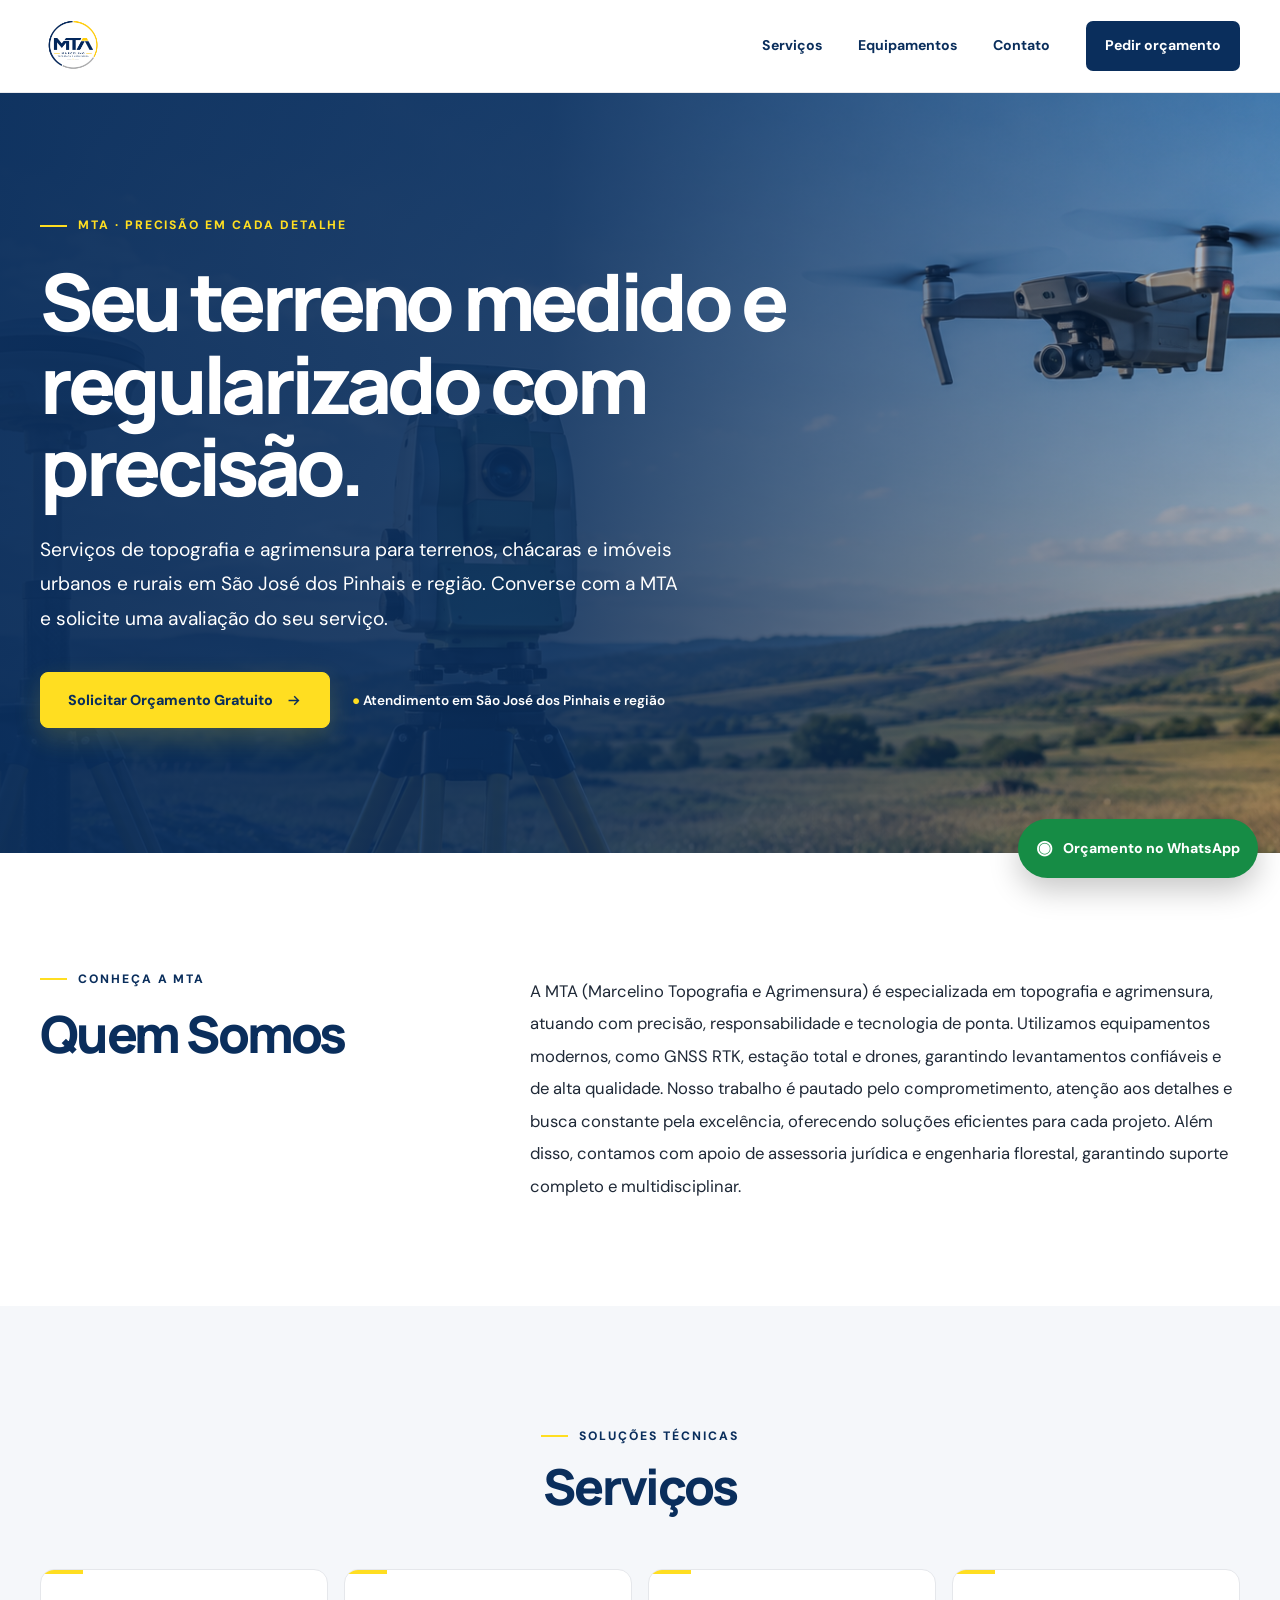
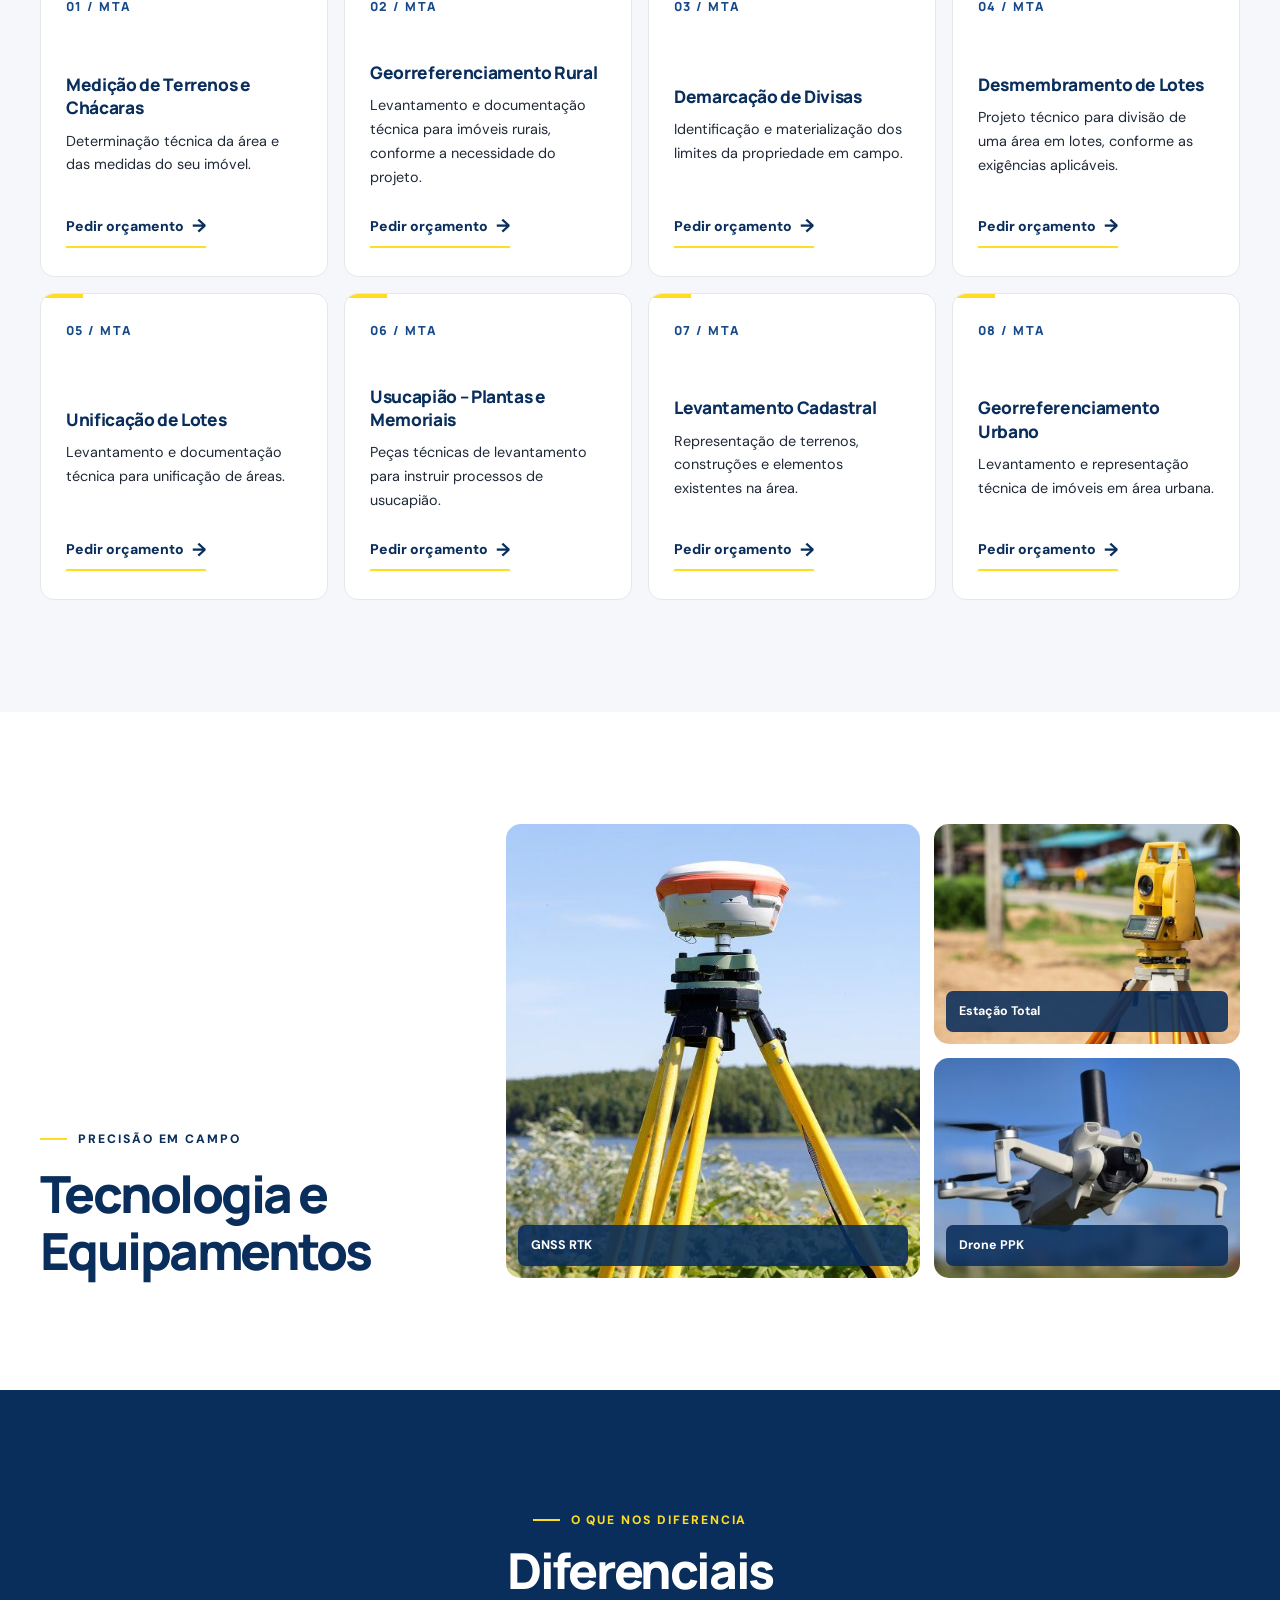
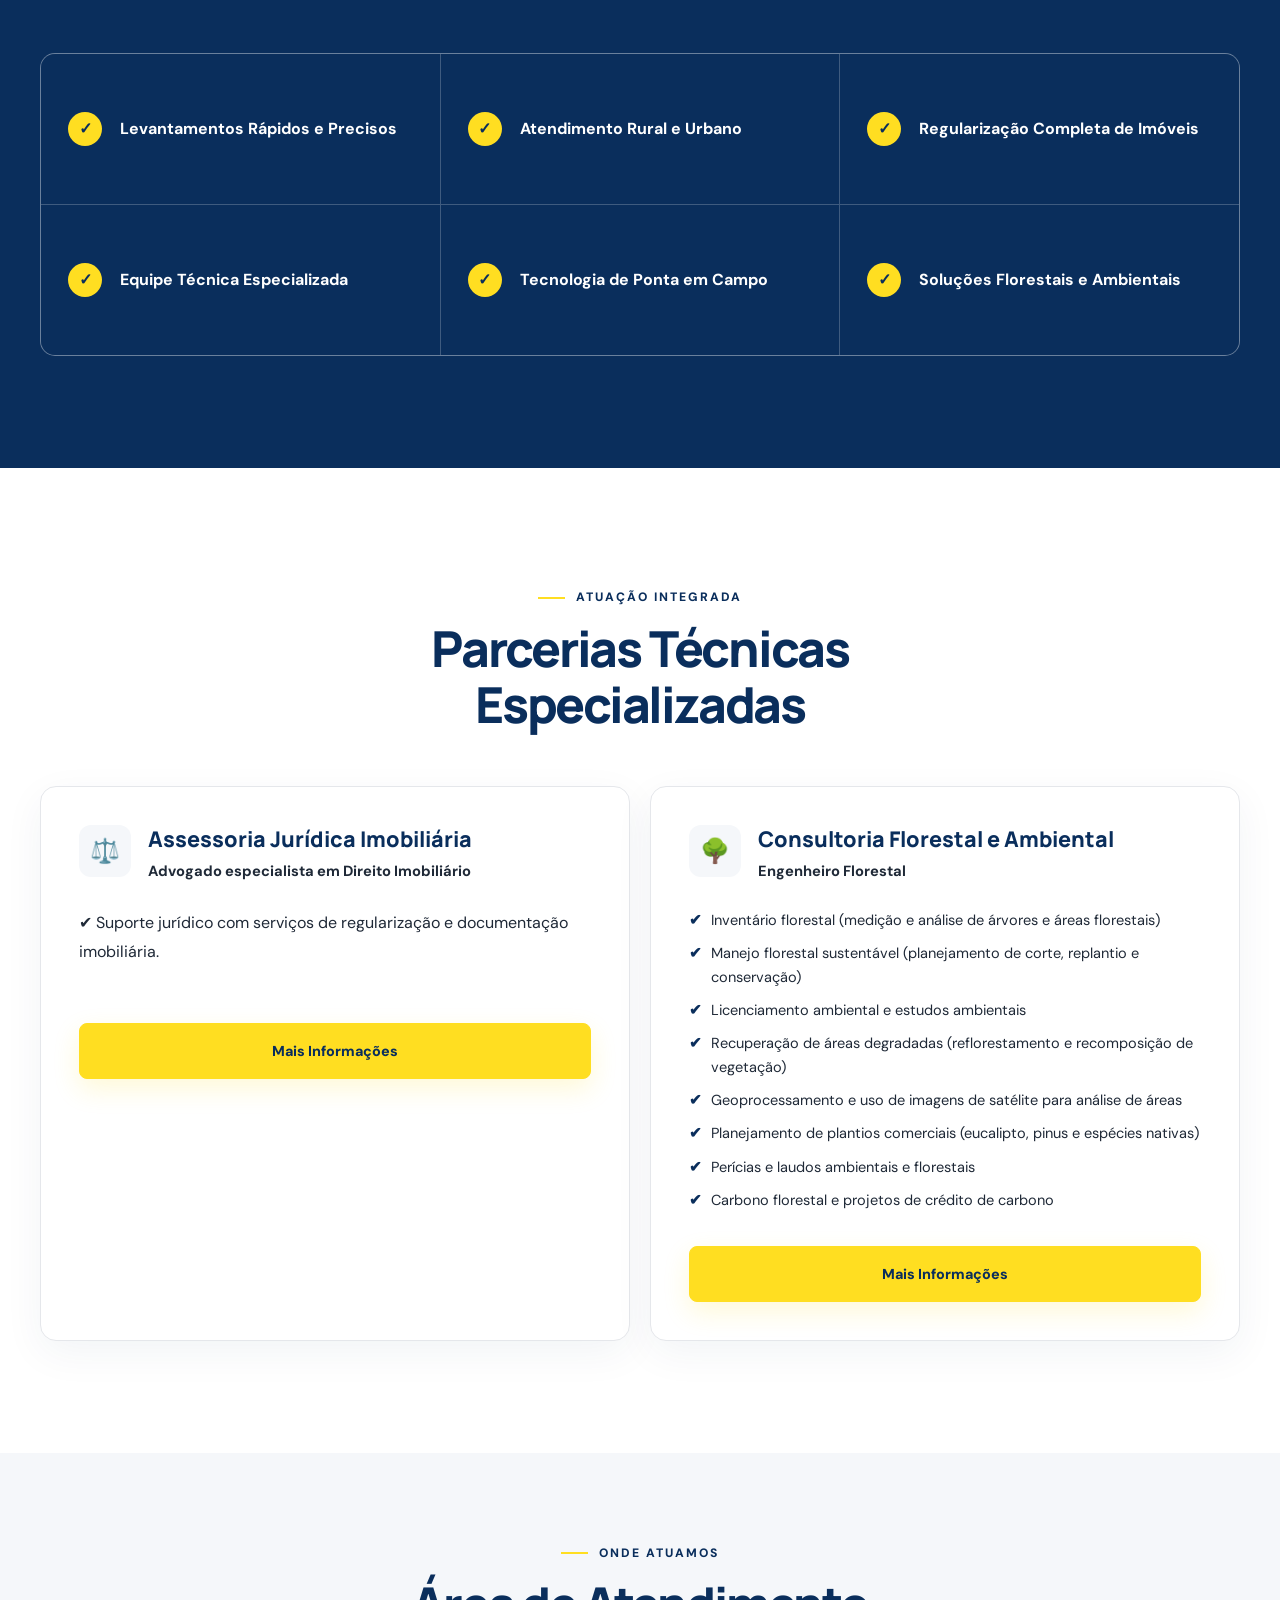
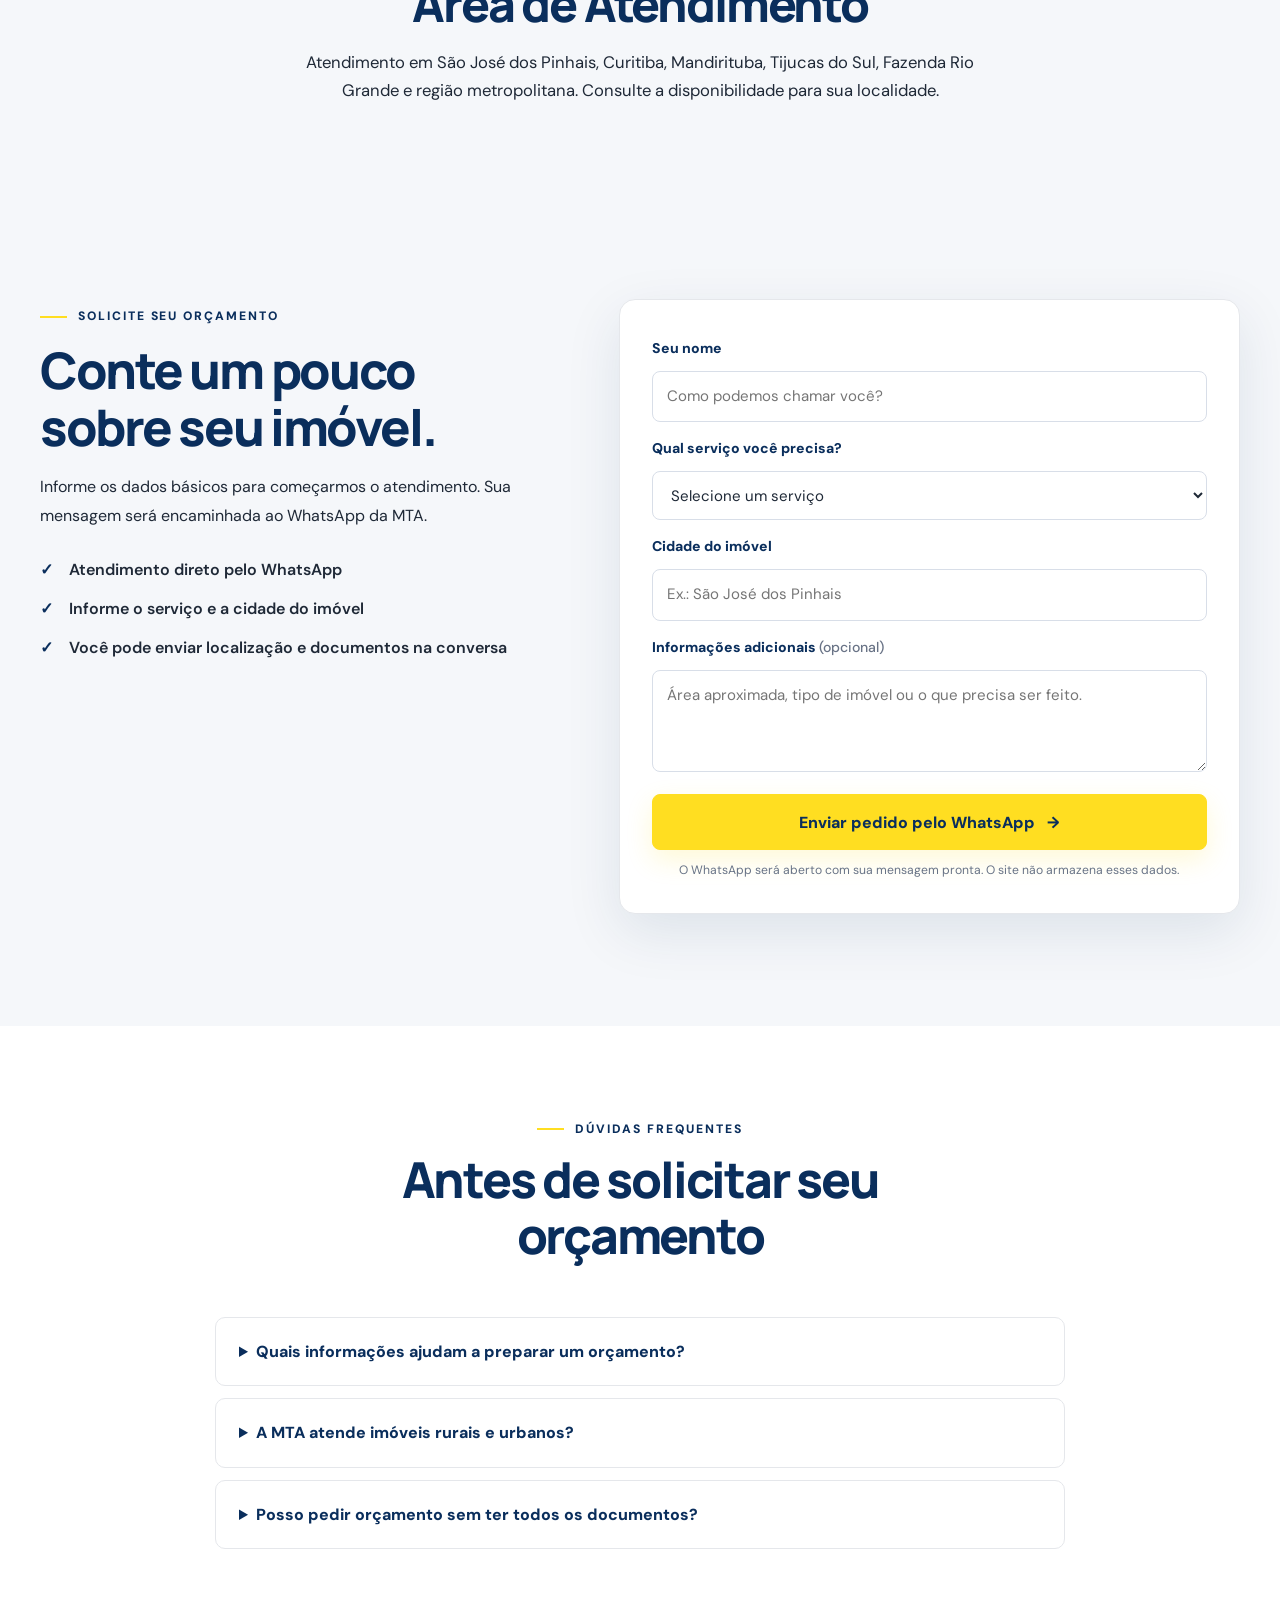
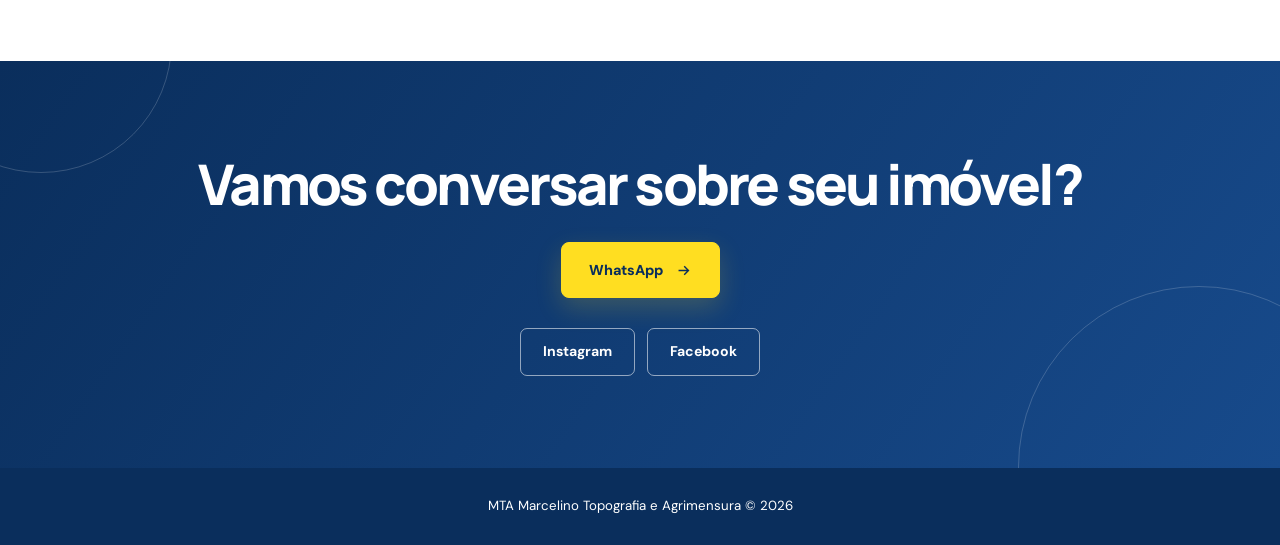
==== commit b0fd91f5: "Update index.html" ====
--- a/index.html
+++ b/index.html
@@ -454,6 +454,14 @@
               <div><h3>Assessoria Jurídica Imobiliária</h3><strong>Advogado especialista em Direito Imobiliário</strong></div>
             </div>
             <p class="partner-description">✔ Suporte jurídico com serviços de regularização e documentação imobiliária.</p>
+            </p>
+            </p>
+            </p>
+            </p>
+            </p>
+            </p>
+            </p>
+            </p>
 <a class="btn" href="https://wa.me/5541988842635?text=Ol%C3%A1%2C%20gostaria%20de%20mais%20informa%C3%A7%C3%B5es%20sobre%20assessoria%20jur%C3%ADdica%20imobili%C3%A1ria."
                onclick="gtag('event', 'whatsapp_juridico', {'event_category': 'contato', 'event_label': 'Assessoria Jurídica', 'transport_type': 'beacon'});">
               Mais Informações
@@ -549,7 +557,7 @@
         <h2>Vamos conversar sobre seu imóvel?</h2>
         <a class="btn" target="_blank" rel="noopener noreferrer" href="https://wa.me/5541988842635?text=Ol%C3%A1%2C%20vim%20pelo%20site%20da%20MTA%20e%20gostaria%20de%20solicitar%20um%20or%C3%A7amento."
            onclick="gtag('event', 'whatsapp_orcamento', {'event_category': 'contato', 'event_label': 'Solicitar Orçamento'});">
-          Solicitar Orçamento Gratuito
+          WhatsApp
           <svg viewBox="0 0 24 24" fill="none" stroke="currentColor" stroke-width="2"><path d="M5 12h14M13 6l6 6-6 6"/></svg>
         </a>
         <div class="redes">
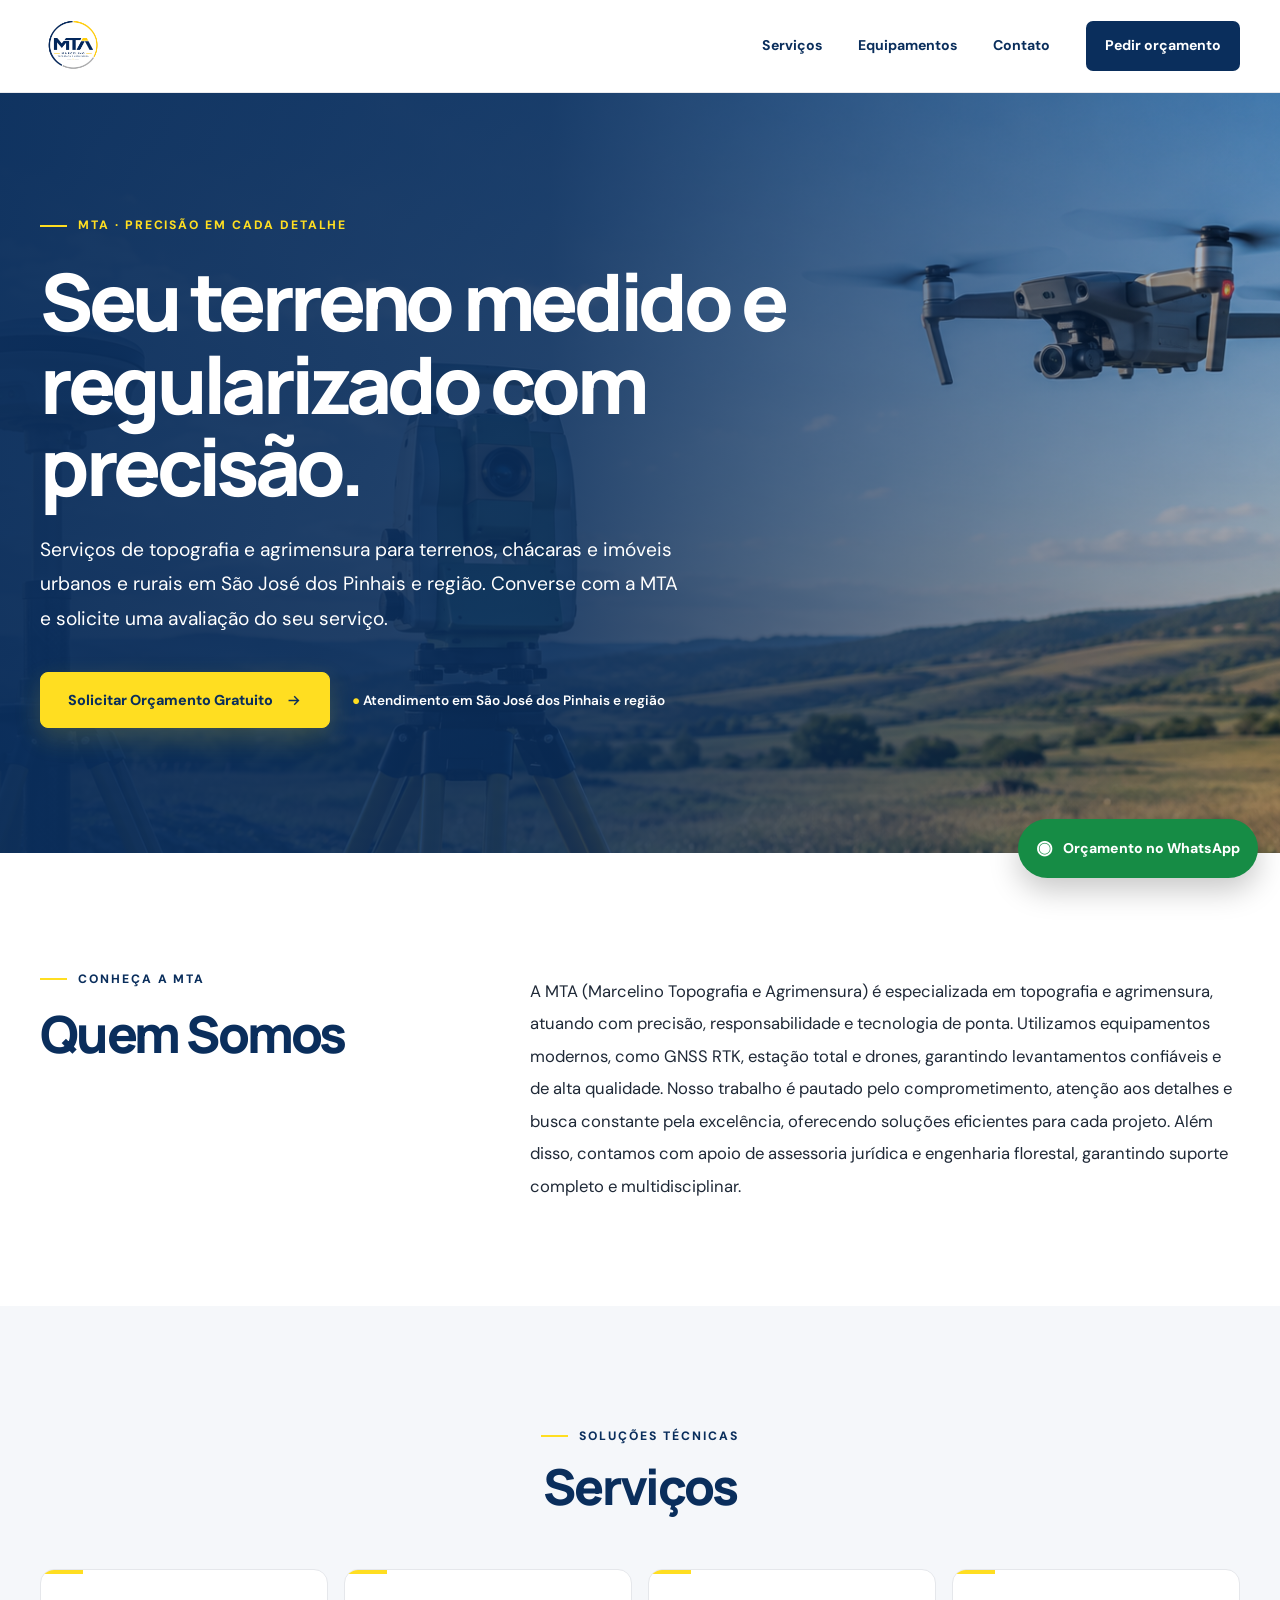
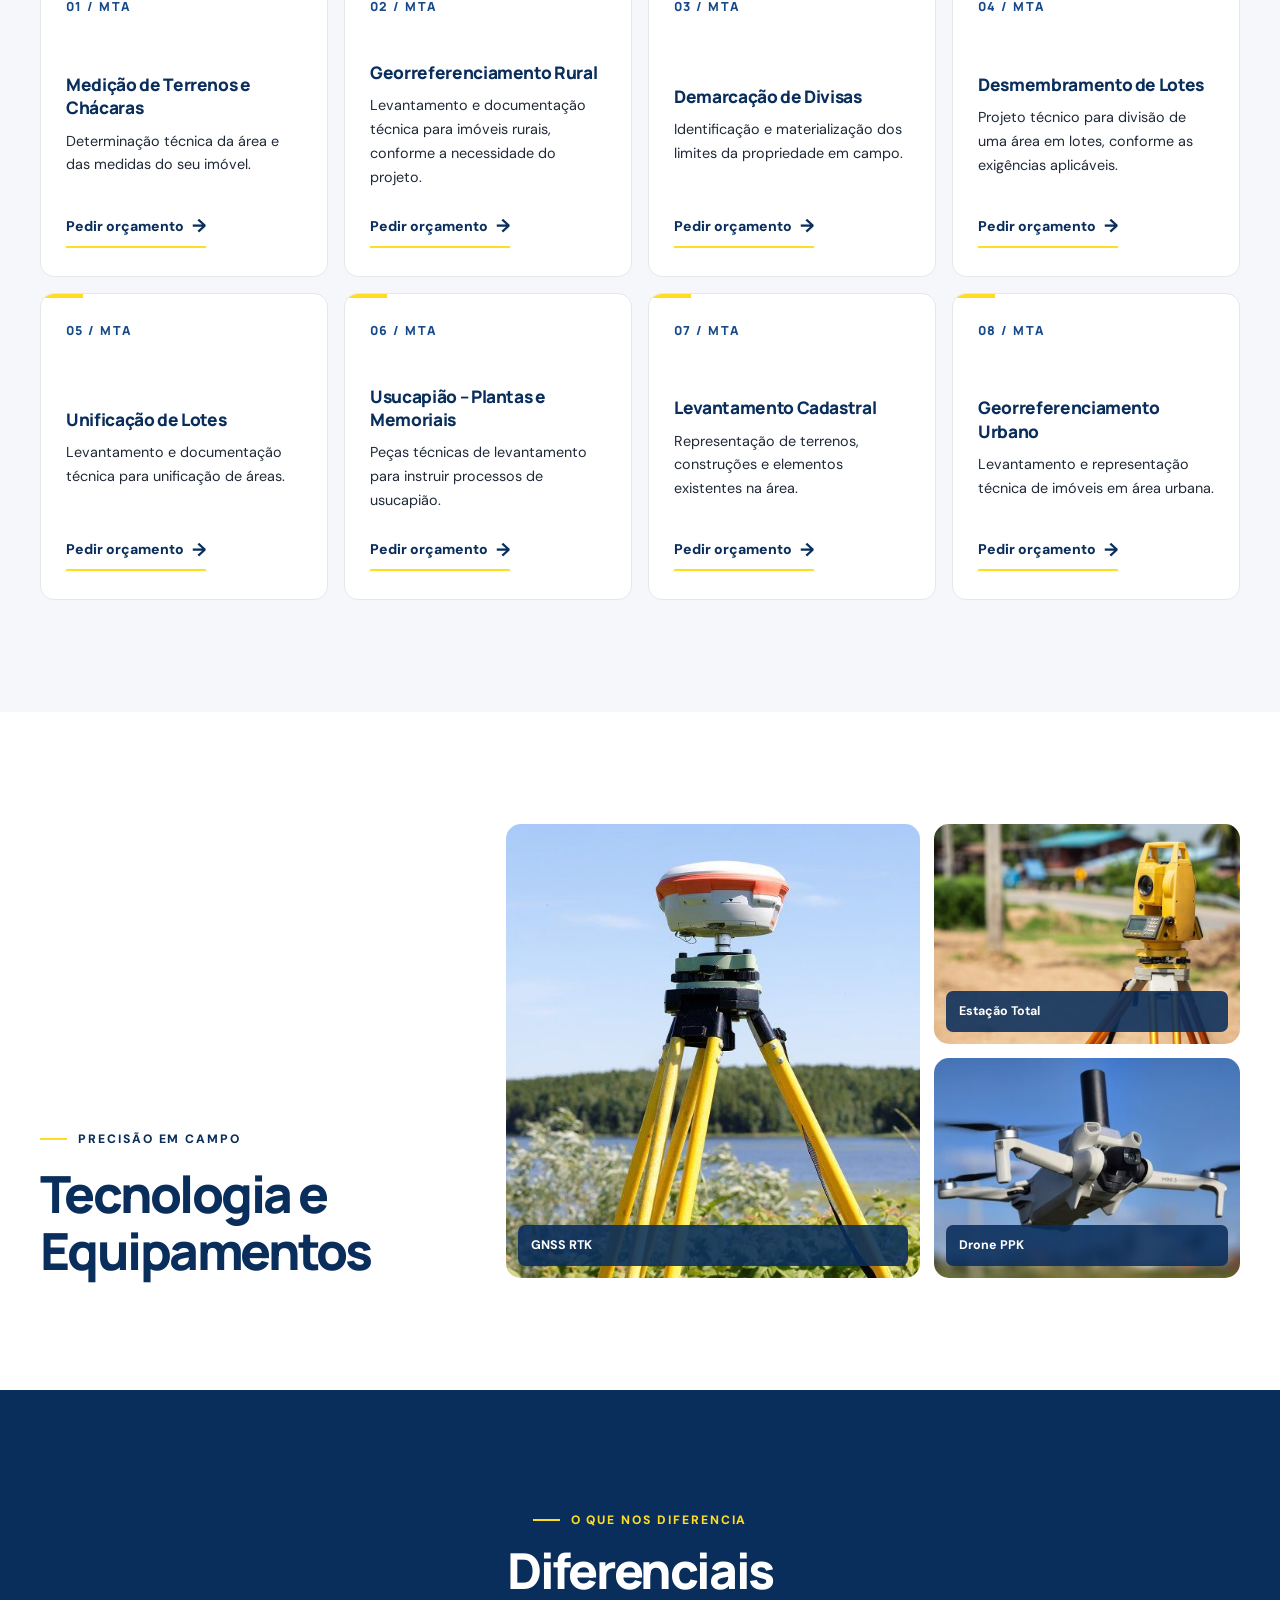
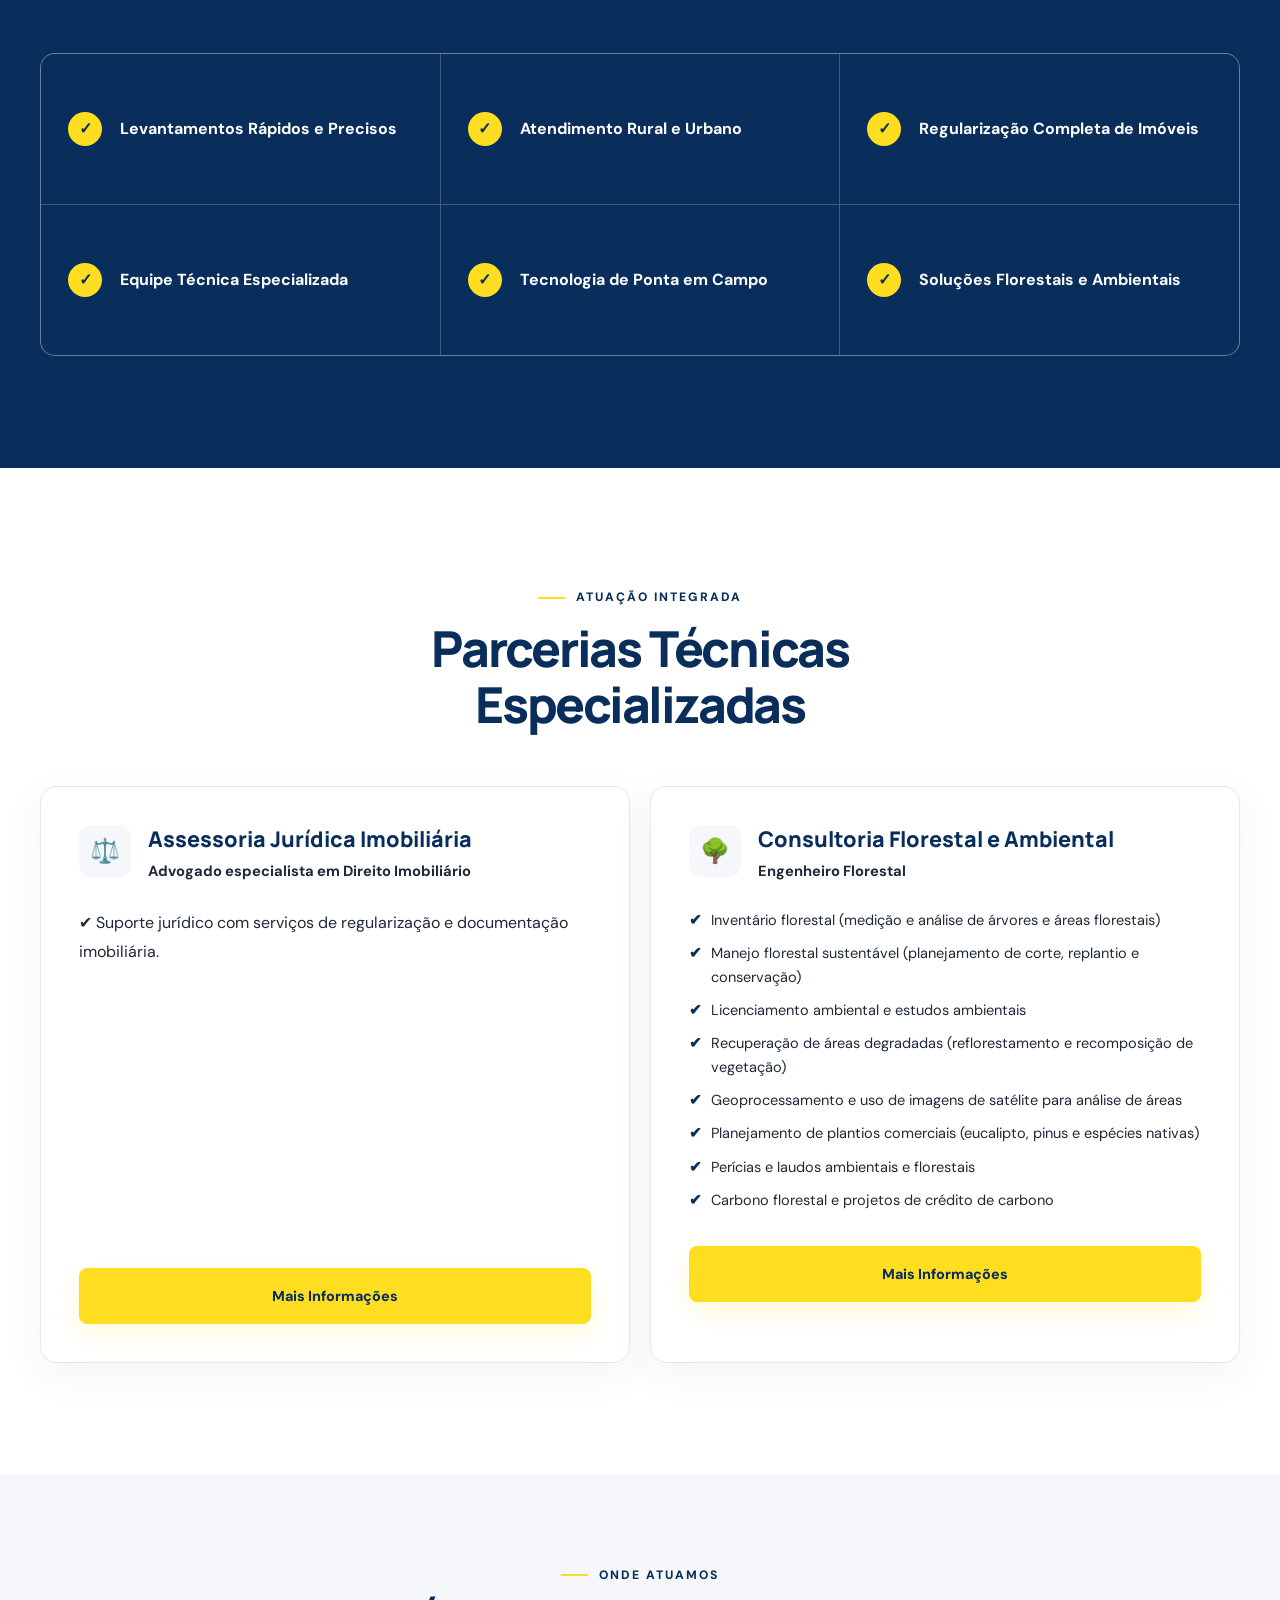
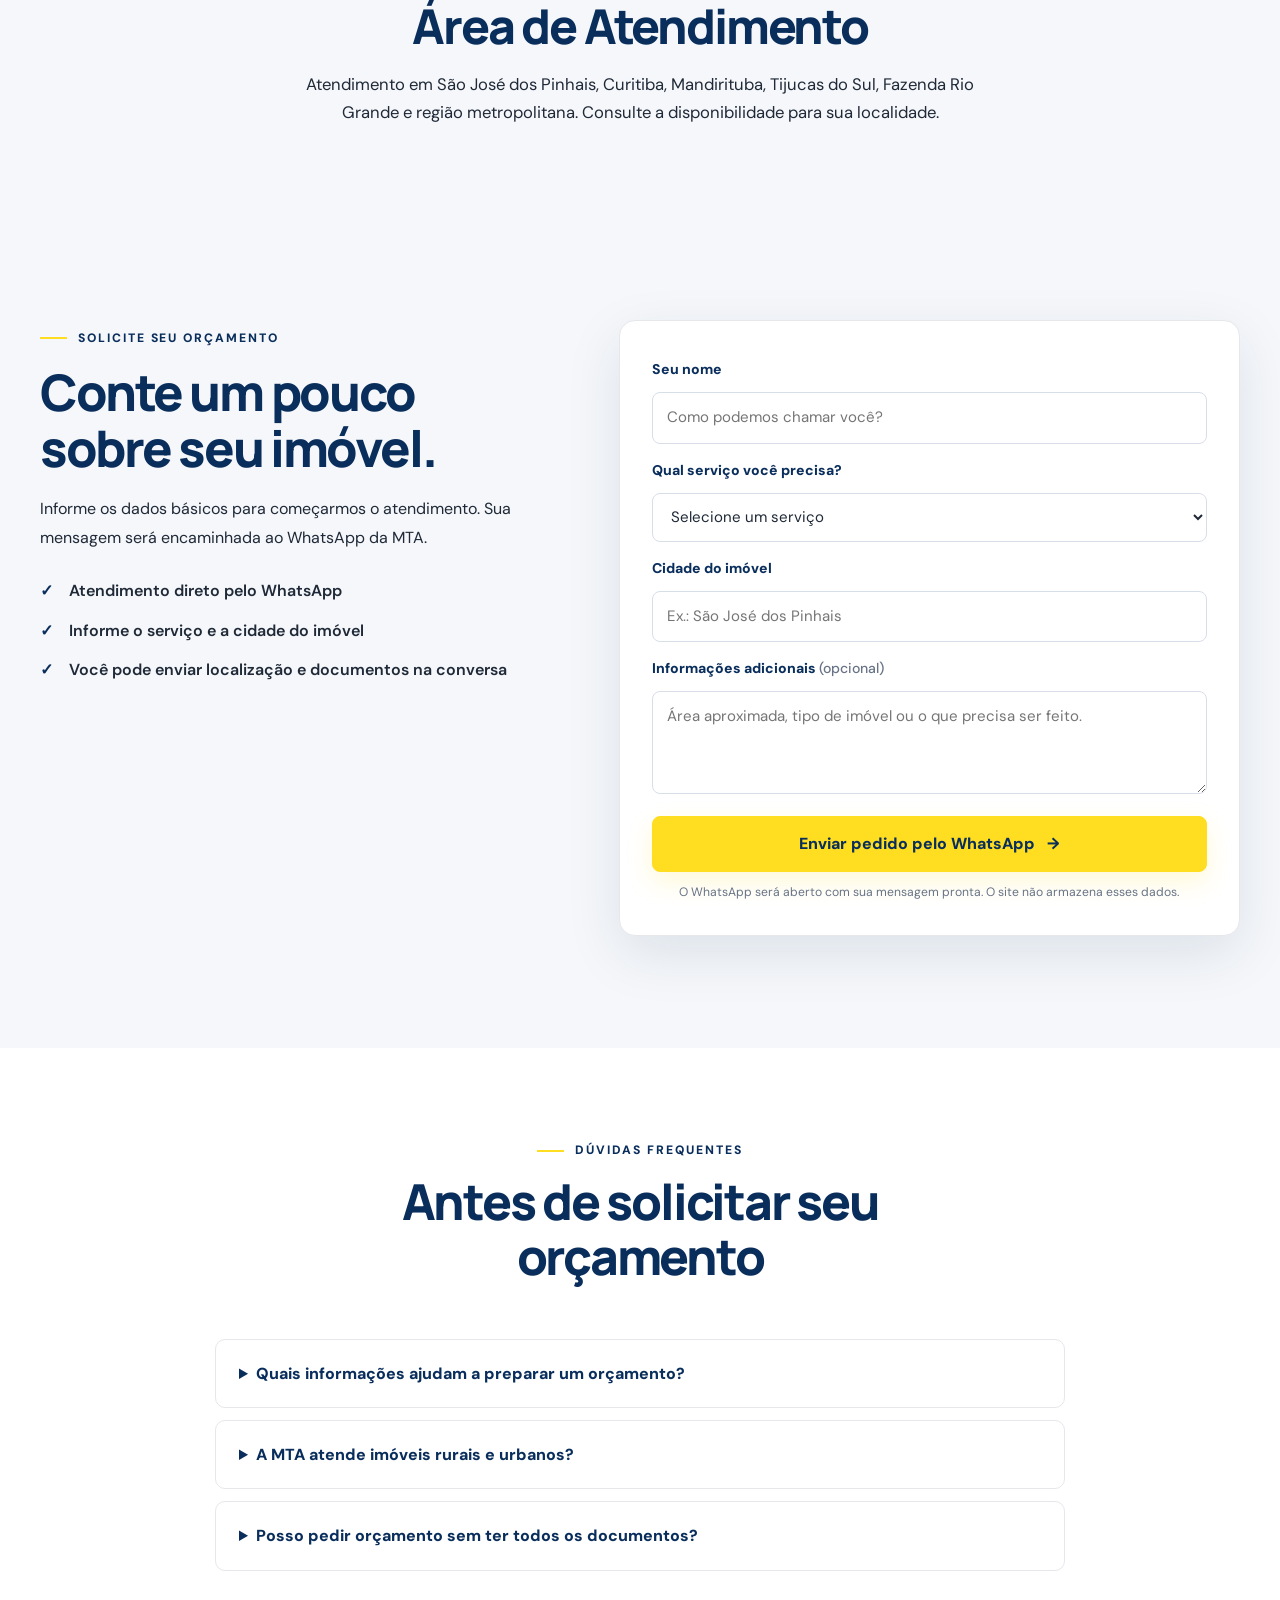
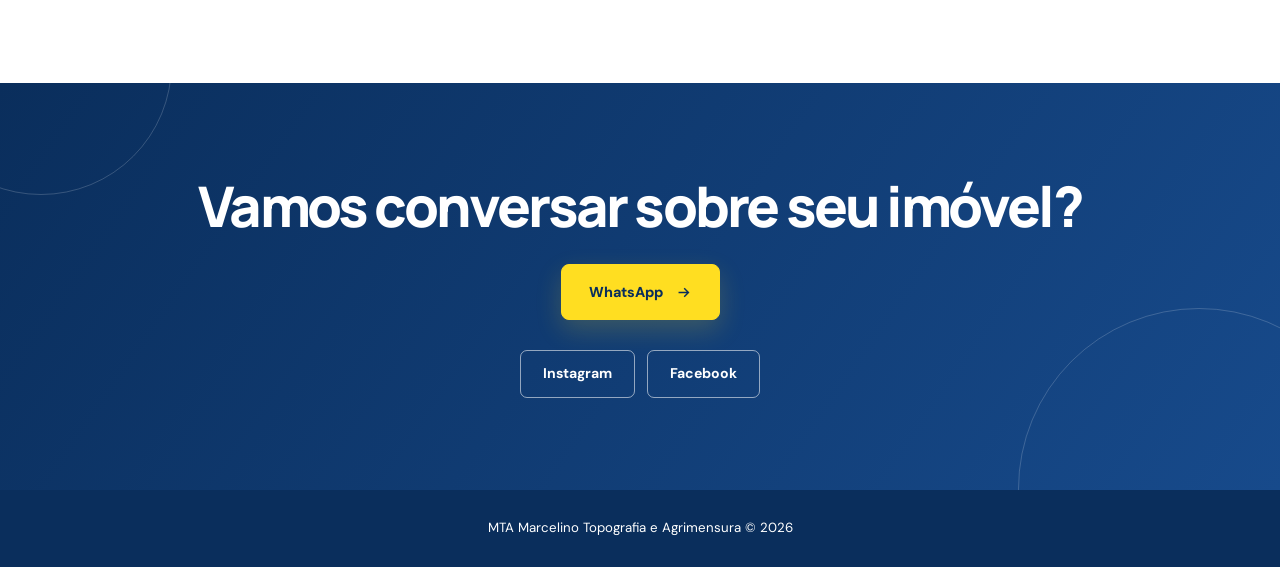
==== commit 6f1484dd: "Clean up HTML structure and improve spacing Removed excessive closing paragraph tags and added line " ====
--- a/index.html
+++ b/index.html
@@ -454,14 +454,16 @@
               <div><h3>Assessoria Jurídica Imobiliária</h3><strong>Advogado especialista em Direito Imobiliário</strong></div>
             </div>
             <p class="partner-description">✔ Suporte jurídico com serviços de regularização e documentação imobiliária.</p>
-            </p>
-            </p>
-            </p>
-            </p>
-            </p>
-            </p>
-            </p>
-            </p>
+         
+<br>
+<br>
+<br>
+<br>
+<br>
+<br>
+<br>
+<br>
+<br>
 <a class="btn" href="https://wa.me/5541988842635?text=Ol%C3%A1%2C%20gostaria%20de%20mais%20informa%C3%A7%C3%B5es%20sobre%20assessoria%20jur%C3%ADdica%20imobili%C3%A1ria."
                onclick="gtag('event', 'whatsapp_juridico', {'event_category': 'contato', 'event_label': 'Assessoria Jurídica', 'transport_type': 'beacon'});">
               Mais Informações
